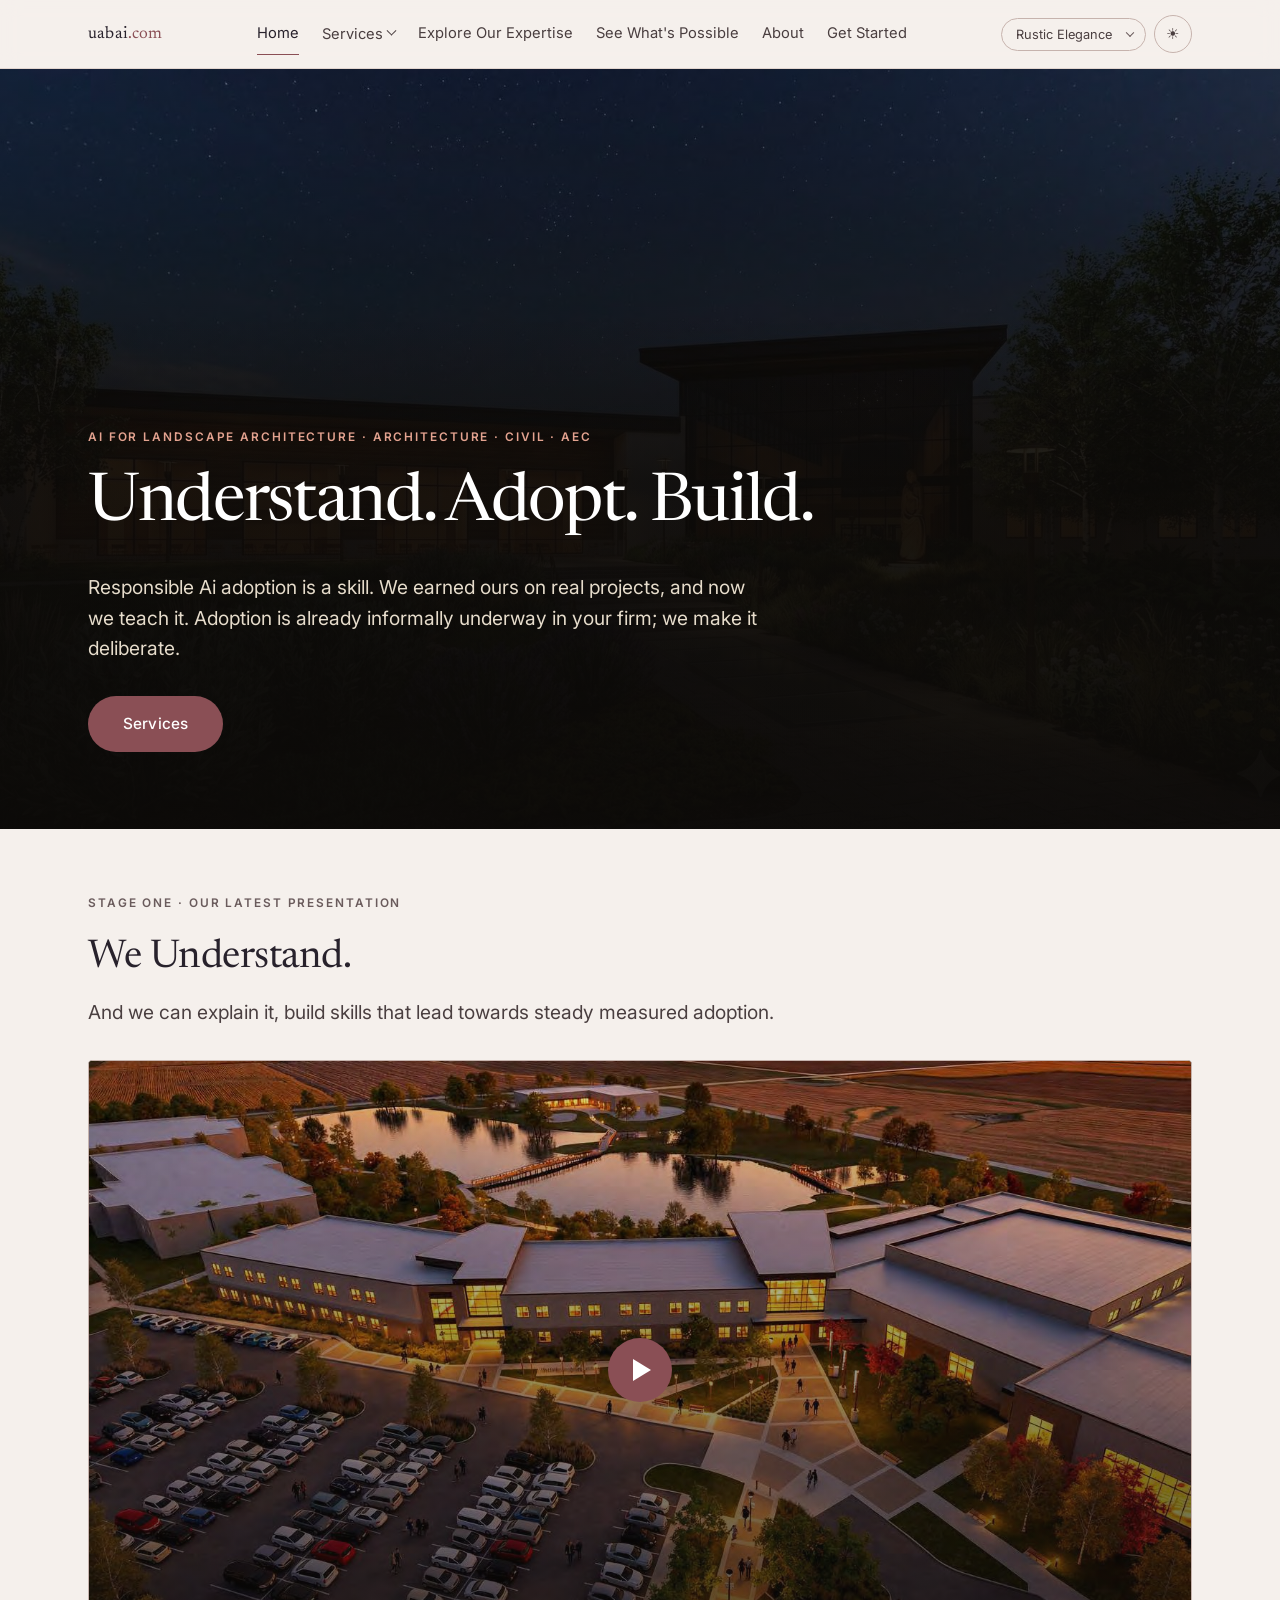
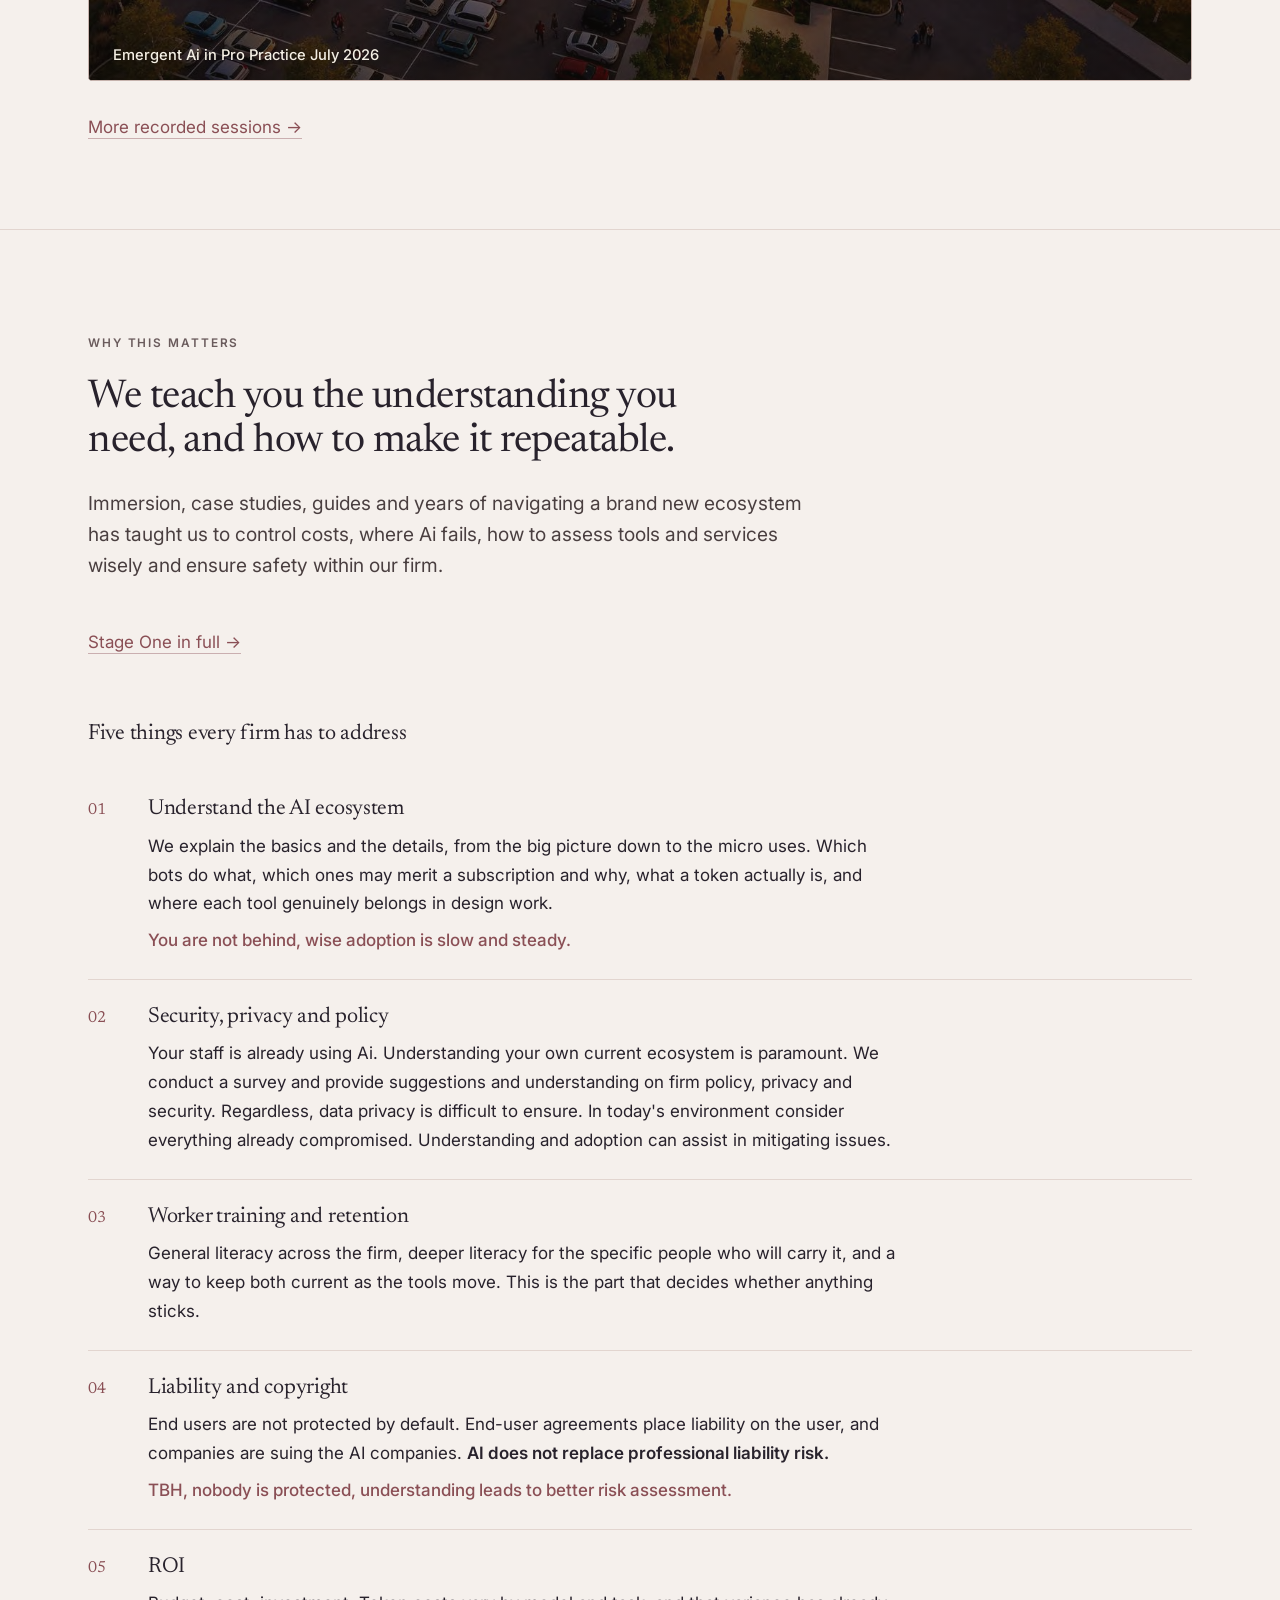
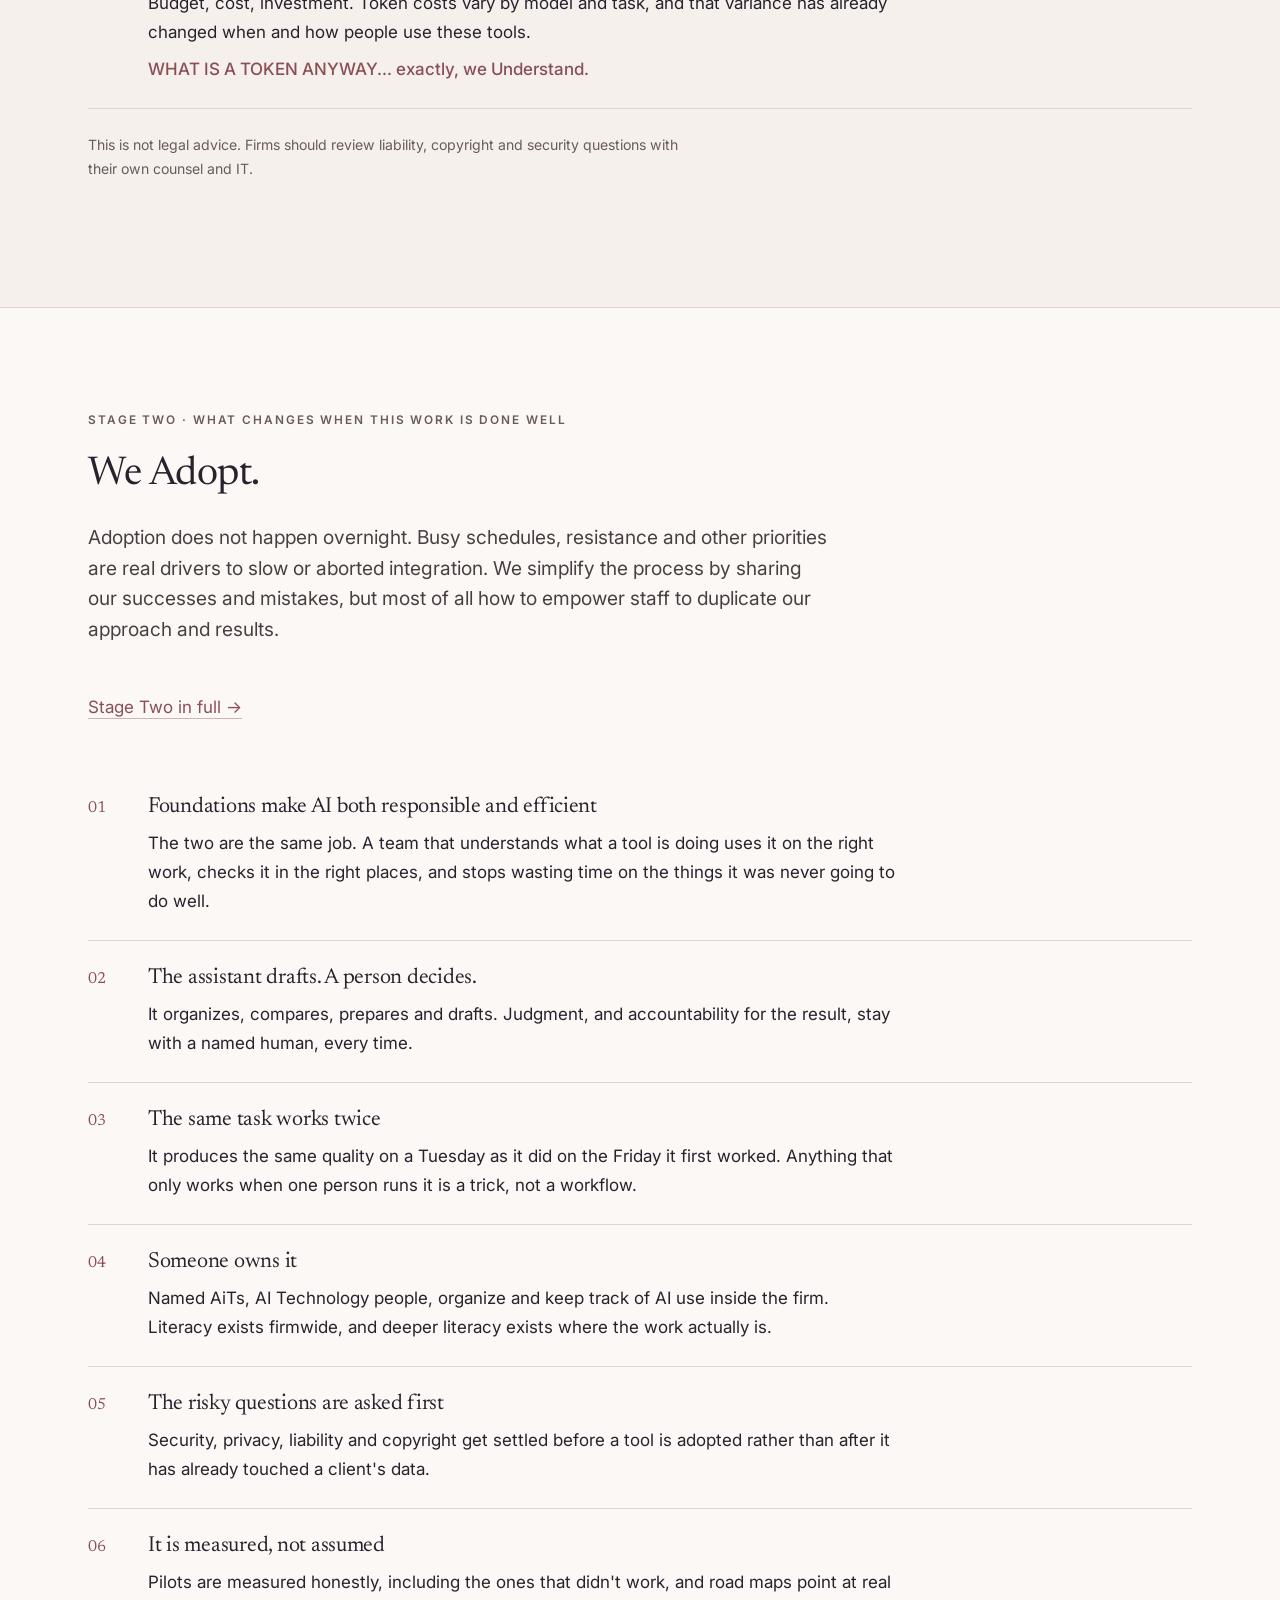
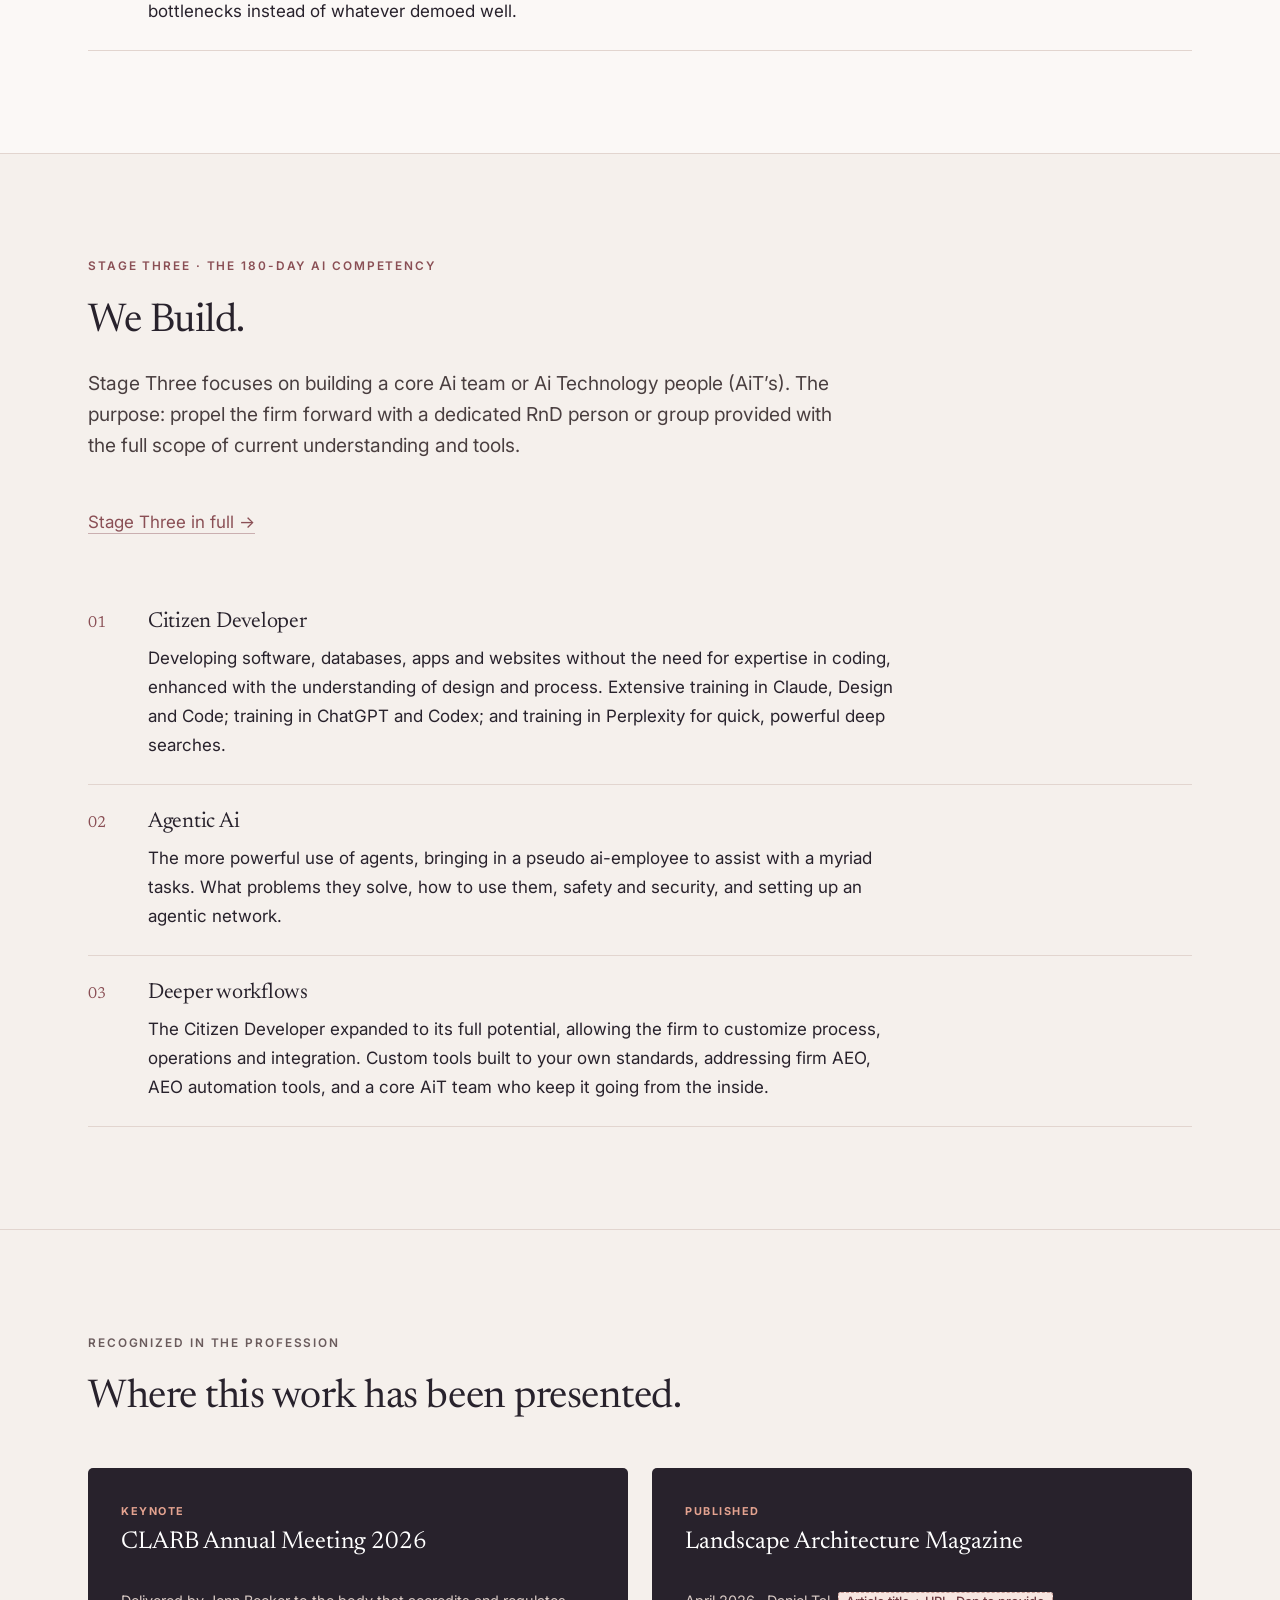
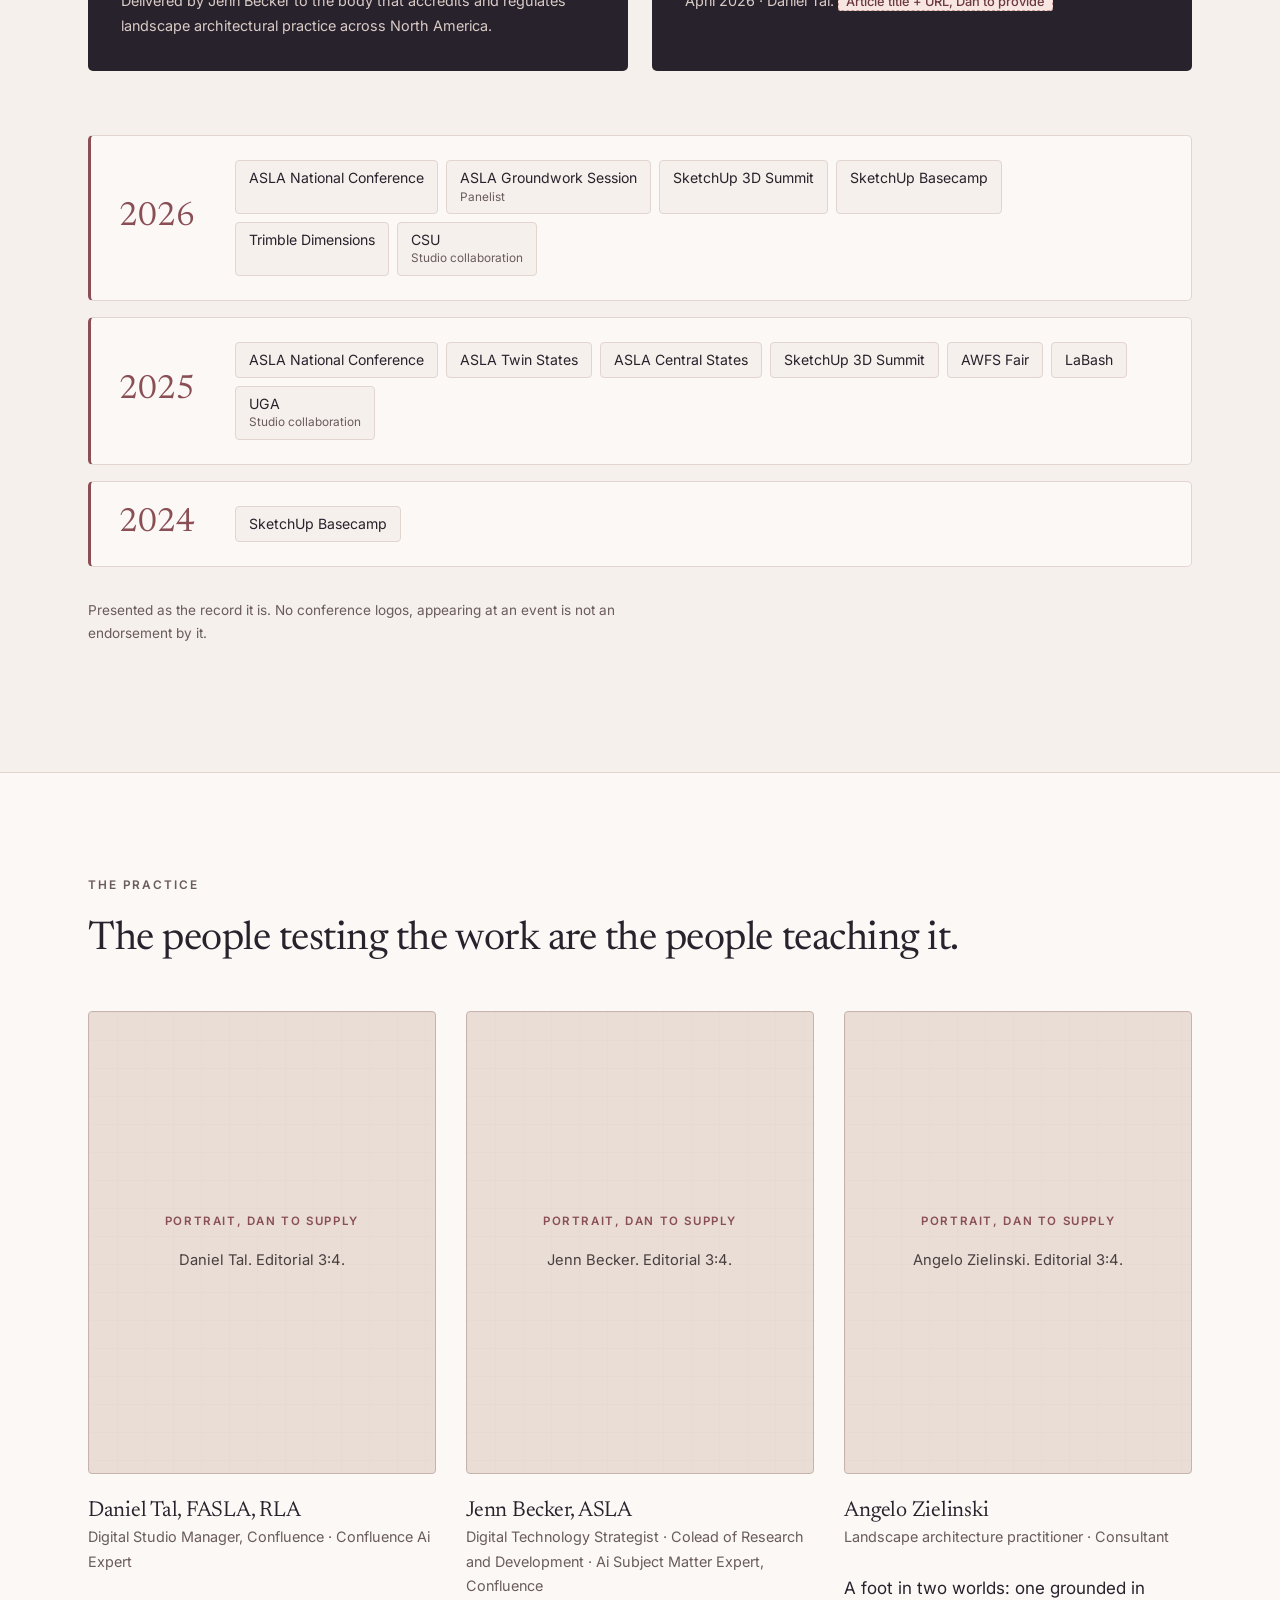
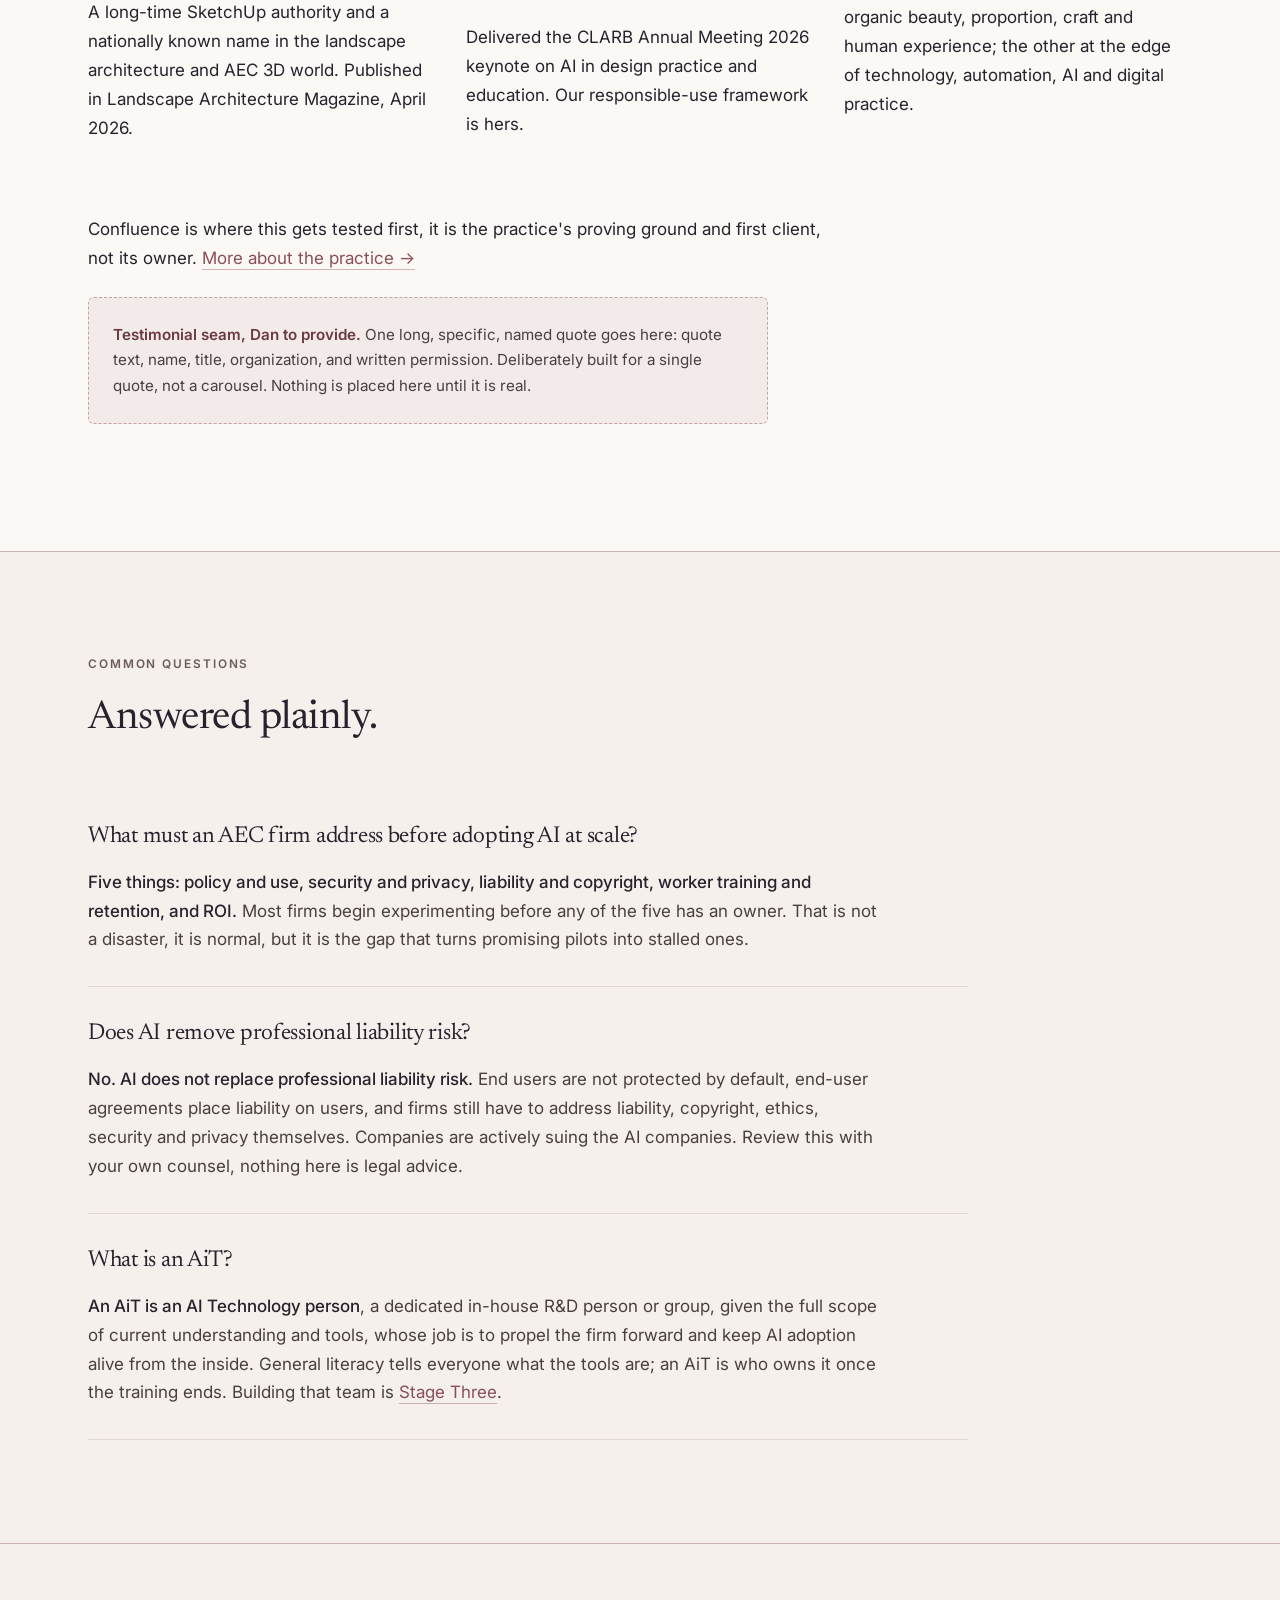
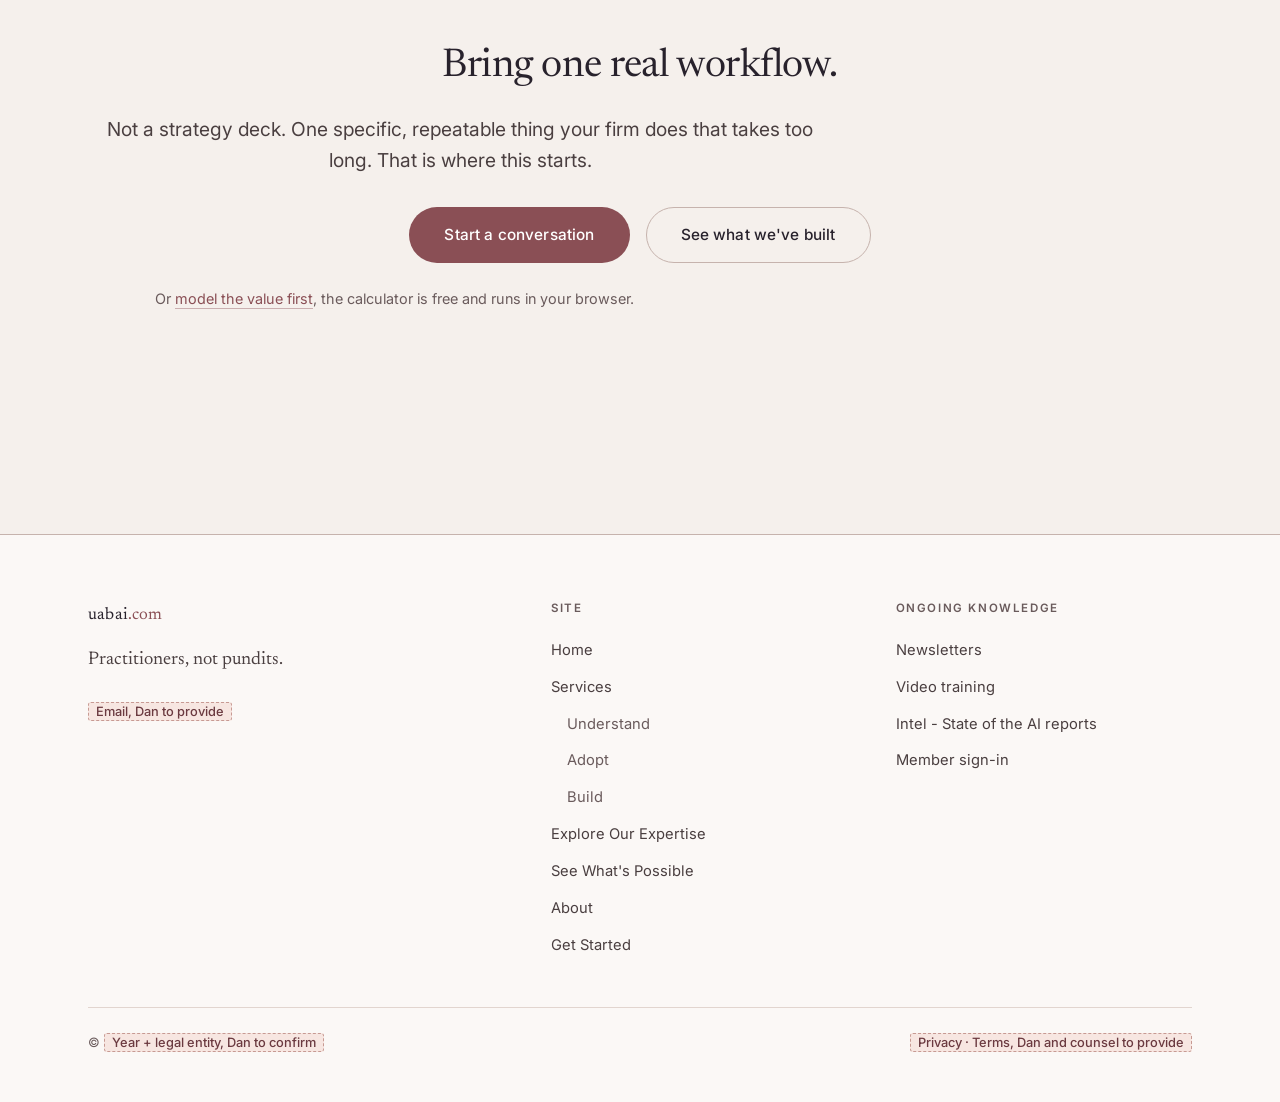
==== index.html @ bf03e521 "Home: stage links move up under each lead Each "Stage N in full" link sat at the foot of its section" ====
<!doctype html>
<html lang="en">
<head>
<meta charset="utf-8">
<meta name="viewport" content="width=device-width, initial-scale=1">
<meta name="robots" content="noindex, nofollow, noarchive, nosnippet, noimageindex">
<meta name="googlebot" content="noindex, nofollow">
<title>UABAi | Understand. Adopt. Build. | AI consulting for AEC</title>
<meta name="description" content="Understand. Adopt. Build. Responsible Ai adoption is a skill. We earned ours on real projects, and now we teach it to landscape architecture, architecture, civil and AEC firms. Adoption is already informally underway in your firm; we make it deliberate.">
<link rel="canonical" href="https://uabai.com/">
<meta property="og:title" content="UABAi | Understand. Adopt. Build.">
<meta property="og:description" content="Responsible Ai adoption is a skill. We earned ours on real projects, and now we teach it. Adoption is already informally underway in your firm; we make it deliberate.">
<meta property="og:type" content="website">
<meta property="og:url" content="https://uabai.com/">
<link rel="preconnect" href="https://fonts.googleapis.com">
<link rel="preconnect" href="https://fonts.gstatic.com" crossorigin>
<link href="https://fonts.googleapis.com/css2?family=Newsreader:opsz,wght@6..72,300;6..72,400;6..72,500&family=Inter:wght@400;500;600&display=swap" rel="stylesheet">
<link rel="stylesheet" href="assets/css/site.css?v=20260717c">

<script type="application/ld+json">
{
  "@context": "https://schema.org",
  "@graph": [
    {
      "@type": "Organization",
      "@id": "https://uabai.com/#organization",
      "name": "UABAi",
      "description": "An AI consultancy for landscape architecture, architecture, civil engineering and AEC firms, focused on AI literacy, policy and governance, training, answer engine optimization, workflows, and custom tools."
    },
    {
      "@type": "Person",
      "@id": "https://uabai.com/#daniel-tal",
      "name": "Daniel Tal",
      "honorificSuffix": "FASLA, RLA",
      "jobTitle": "Digital Studio Manager",
      "worksFor": { "@type": "Organization", "name": "Confluence" }
    },
    {
      "@type": "Person",
      "@id": "https://uabai.com/#jenn-becker",
      "name": "Jenn Becker",
      "honorificSuffix": "ASLA",
      "jobTitle": "Digital Technology Strategist; Colead of Research and Development; Ai Subject Matter Expert",
      "worksFor": { "@type": "Organization", "name": "Confluence" }
    },
    {
      "@type": "WebPage",
      "@id": "https://uabai.com/#webpage",
      "url": "https://uabai.com/",
      "isPartOf": { "@id": "https://uabai.com/#organization" }
    },
    {
      "@type": "FAQPage",
      "@id": "https://uabai.com/#faq",
      "mainEntity": [
        {
          "@type": "Question",
          "name": "What must an AEC firm address before adopting AI at scale?",
          "acceptedAnswer": {
            "@type": "Answer",
            "text": "Five things: policy and use, security and privacy, liability and copyright, worker training and retention, and ROI. Most firms begin experimenting before any of the five has an owner."
          }
        },
        {
          "@type": "Question",
          "name": "Does AI remove professional liability risk?",
          "acceptedAnswer": {
            "@type": "Answer",
            "text": "No. AI does not replace professional liability risk. End users are not protected by default, end-user agreements place liability on users, and firms still have to address liability, copyright, ethics, security and privacy themselves."
          }
        },
        {
          "@type": "Question",
          "name": "What is an AiT?",
          "acceptedAnswer": {
            "@type": "Answer",
            "text": "An AiT is an AI Technology person, a dedicated in-house R&D person or group, given the full scope of current understanding and tools, whose job is to propel the firm forward and keep AI adoption alive from the inside. General literacy tells everyone what the tools are; an AiT is who owns it once the training ends."
          }
        }
      ]
    }
  ]
}
</script>
</head>
<body>
<a class="skip" href="#main">Skip to content</a>


<header class="site-header">
  <div class="shell site-header__in">
    <a class="wordmark" href="index.html">uabai<span>.com</span></a>
    <nav class="nav" id="primary-nav" aria-label="Primary">
      <a href="index.html" aria-current="page">Home</a>
      <span class="nav__item" data-open="false">
        <button class="nav__trigger" type="button" aria-expanded="false"
                aria-controls="services-menu">
          Services <span class="nav__caret" aria-hidden="true"></span>
        </button>
        <div class="nav__menu" id="services-menu">
          <a href="services.html"><strong>All services</strong><small>The three stages, side by side</small></a>
          <hr>
          <a class="nav__stage stage--understand" href="stage-understand.html">
            <i>01</i><span><strong>Understand</strong><small>60-Day AI Accelerator · $10k to $15k</small></span></a>
          <a class="nav__stage stage--adopt" href="stage-adopt.html">
            <i>02</i><span><strong>Adopt</strong><small>90-Day AI Immersion · $20k to $25k</small></span></a>
          <a class="nav__stage stage--build" href="stage-build.html">
            <i>03</i><span><strong>Build</strong><small>180-Day AI Competency · $30k to $40k</small></span></a>
        </div>
      </span>
      <a href="expertise.html">Explore Our Expertise</a>
      <a href="possibilities.html">See What's Possible</a>
      <a href="about.html">About</a>
      <a href="contact.html">Get Started</a>
    </nav>
    <div class="header-tools">
      <span class="style-pick">
        <label class="visually-hidden" for="style-pick">Style template</label>
        <select id="style-pick" data-palette-pick>
          <option value="rustic">Rustic Elegance</option>
          <option value="autumn">Autumn Harvest</option>
          <option value="urban">Urban Retreat</option>
          <option value="blush">Blush Tide</option>
        </select>
      </span>
      <button class="icon-btn" data-theme-toggle type="button" aria-label="Toggle theme">☀</button>
      <button class="icon-btn nav-toggle" data-nav-toggle type="button"
              aria-expanded="false" aria-controls="primary-nav" aria-label="Menu">☰</button>
    </div>
  </div>
</header>

<main id="main">

  <!-- ---------------------------------------------------------- hero -->
  <section class="hero hero--image">
    <div class="hero__media">
      <img src="assets/img/render-photoreal-night.jpg" width="2000" height="1125" fetchpriority="high"
           alt="Photoreal night rendering of a low civic building with warm-lit glazing, a
                double-height glass volume and layered native planting along a stone path, generated from a flat-colour SketchUp massing model with all geometry, camera
                angle and composition preserved.">
    </div>
    <div class="shell hero__body">
      <span class="eyebrow">AI for Landscape Architecture · Architecture · Civil · AEC</span>
      <h1 style="max-width:none">Understand. Adopt. Build.</h1>
      <p class="lead">Responsible Ai adoption is a skill. We earned ours on real projects, and now
      we teach it. Adoption is already informally underway in your firm; we make it deliberate.</p>
      <div class="cta-row">
        <a class="btn btn--primary" href="services.html">Services</a>
      </div>
    </div>
  </section>


  <!-- ------------------------------------------------ latest presentation -->
  <section class="section--tight">
    <div class="shell">
      <span class="eyebrow">Stage one · our latest presentation</span>
      <h2 style="margin-bottom:var(--s3)">We Understand.</h2>
      <p class="lead" style="margin-bottom:var(--s5)">And we can explain it, build skills that
      lead towards steady measured adoption.</p>

      <figure style="margin:0">
        <div class="video" data-video="XfX8tMhhRlc">
          <button class="video__poster" type="button"
                  aria-label="Play: Emergent Ai in Pro Practice July 2026">
            <img src="assets/img/aerial-sunset.jpg" width="1536" height="1024"
                 alt="Photoreal aerial rendering at sunset of a civic campus, the kind of
                      post-processed output this session walks through.">
            <span class="video__play" aria-hidden="true"></span>
            <span class="video__label">Emergent Ai in Pro Practice July 2026</span>
          </button>
        </div>
      </figure>

      <p style="margin-top:var(--s5)"><a class="link-quiet" href="possibilities.html#see-it-done">More recorded sessions →</a></p>
    </div>
  </section>

  <!-- -------------------------------------------------- why this matters -->
  <section class="rule-top">
    <div class="shell">
      <span class="eyebrow">Why this matters</span>
      <h2>We teach you the understanding you need, and how to make it repeatable.</h2>
      <p class="lead" style="margin-top:var(--s4)">Immersion, case studies, guides and years of
      navigating a brand new ecosystem has taught us to control costs, where Ai fails, how to
      assess tools and services wisely and ensure safety within our firm.</p>

      <p style="margin-top:var(--s6)"><a class="link-quiet" href="stage-understand.html">Stage One in full →</a></p>

      <h3 style="margin-top:var(--s7); margin-bottom:var(--s4)">Five things every firm has to address</h3>
      <ol class="list-num">
        <li>
          <div>
            <h3>Understand the AI ecosystem</h3>
            <p>We explain the basics and the details, from the big picture down to the micro uses.
            Which bots do what, which ones may merit a subscription and why, what a token actually is,
            and where each tool genuinely belongs in design work.</p>
            <p class="beat">You are not behind, wise adoption is slow and steady.</p>
          </div>
        </li>
        <li>
          <div>
            <h3>Security, privacy and policy</h3>
            <p>Your staff is already using Ai. Understanding your own current ecosystem is
            paramount. We conduct a survey and provide suggestions and understanding on firm policy,
            privacy and security. Regardless, data privacy is difficult to ensure. In today's
            environment consider everything already compromised. Understanding and adoption can
            assist in mitigating issues.</p>
          </div>
        </li>
        <li>
          <div>
            <h3>Worker training and retention</h3>
            <p>General literacy across the firm, deeper literacy for the specific people who will
            carry it, and a way to keep both current as the tools move. This is the part that decides
            whether anything sticks.</p>
          </div>
        </li>
        <li>
          <div>
            <h3>Liability and copyright</h3>
            <p>End users are not protected by default. End-user agreements place liability on the
            user, and companies are suing the AI companies. <strong>AI does not replace professional
            liability risk.</strong></p>
            <p class="beat">TBH, nobody is protected, understanding leads to better risk assessment.</p>
          </div>
        </li>
        <li>
          <div>
            <h3>ROI</h3>
            <p>Budget, cost, investment. Token costs vary by model and task, and that variance has
            already changed when and how people use these tools.</p>
            <p class="beat">WHAT IS A TOKEN ANYWAY... exactly, we Understand.</p>
          </div>
        </li>
      </ol>

      <p class="dim" style="font-size:.88rem; margin-top:var(--s4)">This is not legal advice. Firms
      should review liability, copyright and security questions with their own counsel and IT.</p>
    </div>
  </section>

  <!-- --------------------------------------------------- what changes -->
  <section class="bg-lifted rule-top">
    <div class="shell">
      <span class="eyebrow">Stage two · what changes when this work is done well</span>
      <h2>We Adopt.</h2>
      <p class="lead" style="margin-top:var(--s4)">Adoption does not happen overnight. Busy
      schedules, resistance and other priorities are real drivers to slow or aborted integration.
      We simplify the process by sharing our successes and mistakes, but most of all how to
      empower staff to duplicate our approach and results.</p>

      <p style="margin-top:var(--s6)"><a class="link-quiet" href="stage-adopt.html">Stage Two in full →</a></p>

      <ol class="list-num" style="margin-top:var(--s6)">
        <li>
          <div>
            <h3>Foundations make AI both responsible and efficient</h3>
            <p>The two are the same job. A team that understands what a tool is doing uses it on the
            right work, checks it in the right places, and stops wasting time on the things it was
            never going to do well.</p>
          </div>
        </li>
        <li>
          <div>
            <h3>The assistant drafts. A person decides.</h3>
            <p>It organizes, compares, prepares and drafts. Judgment, and accountability for the
            result, stay with a named human, every time.</p>
          </div>
        </li>
        <li>
          <div>
            <h3>The same task works twice</h3>
            <p>It produces the same quality on a Tuesday as it did on the Friday it first worked.
            Anything that only works when one person runs it is a trick, not a workflow.</p>
          </div>
        </li>
        <li>
          <div>
            <h3>Someone owns it</h3>
            <p>Named AiTs, AI Technology people, organize and keep track of AI use inside the firm. Literacy exists
            firmwide, and deeper literacy exists where the work actually is.</p>
          </div>
        </li>
        <li>
          <div>
            <h3>The risky questions are asked first</h3>
            <p>Security, privacy, liability and copyright get settled before a tool is adopted rather
            than after it has already touched a client's data.</p>
          </div>
        </li>
        <li>
          <div>
            <h3>It is measured, not assumed</h3>
            <p>Pilots are measured honestly, including the ones that didn't work, and road maps point
            at real bottlenecks instead of whatever demoed well.</p>
          </div>
        </li>
      </ol>
    </div>
  </section>




  <!-- ------------------------------------------------------- we build -->
  <section class="rule-top stage--build">
    <div class="shell">
      <span class="eyebrow eyebrow--stage">Stage three · The 180-Day Ai Competency</span>
      <h2>We Build.</h2>
      <p class="lead" style="margin-top:var(--s4)">Stage Three focuses on
      building a core Ai team or Ai Technology people (AiT&rsquo;s). The purpose: propel the firm
      forward with a dedicated RnD person or group provided with the full scope of current
      understanding and tools.</p>

      <p style="margin-top:var(--s6)"><a class="link-quiet" href="stage-build.html">Stage Three in full →</a></p>

      <ol class="list-num" style="margin-top:var(--s6)">
        <li>
          <div>
            <h3>Citizen Developer</h3>
            <p>Developing software, databases, apps and websites without the need for expertise in
            coding, enhanced with the understanding of design and process. Extensive training in
            Claude, Design and Code; training in ChatGPT and Codex; and training in Perplexity for
            quick, powerful deep searches.</p>
          </div>
        </li>
        <li>
          <div>
            <h3>Agentic Ai</h3>
            <p>The more powerful use of agents, bringing in a pseudo ai-employee to assist with a
            myriad tasks. What problems they solve, how to use them, safety and security, and
            setting up an agentic network.</p>
          </div>
        </li>
        <li>
          <div>
            <h3>Deeper workflows</h3>
            <p>The Citizen Developer expanded to its full potential, allowing the firm to customize
            process, operations and integration. Custom tools built to your own standards,
            addressing firm AEO, AEO automation tools, and a core AiT team who keep it going from
            the inside.</p>
          </div>
        </li>
      </ol>
    </div>
  </section>

  <!-- ---------------------------------------------------- credentials -->
  <section class="rule-top">
    <div class="shell">
      <span class="eyebrow">Recognized in the profession</span>
      <h2>Where this work has been presented.</h2>

      <div class="cred-feature" style="margin-top:var(--s6)">
        <article class="cred-card">
          <span class="cred-card__kind">Keynote</span>
          <p class="cred-card__name">CLARB Annual Meeting 2026</p>
          <p class="cred-card__meta">Delivered by Jenn Becker to the body that accredits and
          regulates landscape architectural practice across North America.</p>
        </article>
        <article class="cred-card">
          <span class="cred-card__kind">Published</span>
          <p class="cred-card__name">Landscape Architecture Magazine</p>
          <p class="cred-card__meta">April 2026 · Daniel Tal.
          <span class="ph">Article title + URL, Dan to provide</span></p>
        </article>
      </div>

      <div class="cred-years">
        <div class="cred-year">
          <span class="cred-year__y">2026</span>
          <ul class="cred-year__list">
            <li>ASLA National Conference</li>
            <li>ASLA Groundwork Session <span>Panelist</span></li>
            <li>SketchUp 3D Summit</li>
            <li>SketchUp Basecamp</li>
            <li>Trimble Dimensions</li>
            <li>CSU <span>Studio collaboration</span></li>
          </ul>
        </div>
        <div class="cred-year">
          <span class="cred-year__y">2025</span>
          <ul class="cred-year__list">
            <li>ASLA National Conference</li>
            <li>ASLA Twin States</li>
            <li>ASLA Central States</li>
            <li>SketchUp 3D Summit</li>
            <li>AWFS Fair</li>
            <li>LaBash</li>
            <li>UGA <span>Studio collaboration</span></li>
          </ul>
        </div>
        <div class="cred-year">
          <span class="cred-year__y">2024</span>
          <ul class="cred-year__list">
            <li>SketchUp Basecamp</li>
          </ul>
        </div>
      </div>

      <p class="dim" style="font-size:.85rem; margin-top:var(--s5)">Presented as the record it is.
      No conference logos, appearing at an event is not an endorsement by it.</p>
    </div>
  </section>

  <!-- ---------------------------------------------------- the practice -->
  <section class="bg-lifted rule-top">
    <div class="shell">
      <span class="eyebrow">The practice</span>
      <h2>The people testing the work are the people teaching it.</h2>
      <div class="grid grid--3" style="margin-top:var(--s6)">
        <div>
          <figure>
            <div class="proof-slot proof-slot--portrait">
              <span class="proof-slot__label">Portrait, Dan to supply</span>
              <p class="proof-slot__desc">Daniel Tal. Editorial 3:4.</p>
            </div>
          </figure>
          <h3 style="margin-top:var(--s4)">Daniel Tal, FASLA, RLA</h3>
          <p class="dim" style="font-size:.9rem">Digital Studio Manager, Confluence · Confluence Ai Expert</p>
          <p>A long-time SketchUp authority and a nationally known name in the landscape architecture
          and AEC 3D world. Published in Landscape Architecture Magazine, April 2026.</p>
        </div>
        <div>
          <figure>
            <div class="proof-slot proof-slot--portrait">
              <span class="proof-slot__label">Portrait, Dan to supply</span>
              <p class="proof-slot__desc">Jenn Becker. Editorial 3:4.</p>
            </div>
          </figure>
          <h3 style="margin-top:var(--s4)">Jenn Becker, ASLA</h3>
          <p class="dim" style="font-size:.9rem">Digital Technology Strategist · Colead of Research and
          Development · Ai Subject Matter Expert, Confluence</p>
          <p>Delivered the CLARB Annual Meeting 2026 keynote on AI in design practice and education.
          Our responsible-use framework is hers.</p>
        </div>
        <div>
          <figure>
            <div class="proof-slot proof-slot--portrait">
              <span class="proof-slot__label">Portrait, Dan to supply</span>
              <p class="proof-slot__desc">Angelo Zielinski. Editorial 3:4.</p>
            </div>
          </figure>
          <h3 style="margin-top:var(--s4)">Angelo Zielinski</h3>
          <p class="dim" style="font-size:.9rem">Landscape architecture practitioner · Consultant</p>
          <p>A foot in two worlds: one grounded in organic beauty, proportion, craft and human
          experience; the other at the edge of technology, automation, AI and digital practice.</p>
        </div>
      </div>

      <p style="margin-top:var(--s6)">Confluence is where this gets tested first, it is the
      practice's proving ground and first client, not its owner.
      <a class="link-quiet" href="about.html">More about the practice →</a></p>

      <div class="ph-block">
        <strong>Testimonial seam, Dan to provide.</strong> One long, specific, named quote goes here:
        quote text, name, title, organization, and written permission. Deliberately built for a single
        quote, not a carousel. Nothing is placed here until it is real.
      </div>
    </div>
  </section>

  <!-- ------------------------------------------------------------- faq -->
  <section class="faq rule-top">
    <div class="shell">
      <span class="eyebrow">Common questions</span>
      <h2>Answered plainly.</h2>
      <div style="margin-top:var(--s6)">
        <div class="faq__item">
          <h3 class="faq__q">What must an AEC firm address before adopting AI at scale?</h3>
          <p class="faq__a"><strong>Five things: policy and use, security and privacy, liability and
          copyright, worker training and retention, and ROI.</strong> Most firms begin experimenting
          before any of the five has an owner. That is not a disaster, it is normal, but it is the
          gap that turns promising pilots into stalled ones.</p>
        </div>
        <div class="faq__item">
          <h3 class="faq__q">Does AI remove professional liability risk?</h3>
          <p class="faq__a"><strong>No. AI does not replace professional liability risk.</strong>
          End users are not protected by default, end-user agreements place liability on users, and
          firms still have to address liability, copyright, ethics, security and privacy themselves.
          Companies are actively suing the AI companies. Review this with your own counsel, nothing
          here is legal advice.</p>
        </div>
        <div class="faq__item">
          <h3 class="faq__q">What is an AiT?</h3>
          <p class="faq__a"><strong>An AiT is an AI Technology person</strong>, a dedicated
          in-house R&amp;D person or group, given the full scope of current understanding and tools,
          whose job is to propel the firm forward and keep AI adoption alive from the inside. General
          literacy tells everyone what the tools are; an AiT is who owns it once the training ends.
          Building that team is <a class="link-quiet" href="stage-build.html">Stage Three</a>.</p>
        </div>
      </div>
    </div>
  </section>

  <!-- ---------------------------------------------------------- closer -->
  <section class="closer">
    <div class="shell">
      <h2>Bring one real workflow.</h2>
      <p class="lead">Not a strategy deck. One specific, repeatable thing your firm does that takes
      too long. That is where this starts.</p>
      <div class="cta-row" style="justify-content:center">
        <a class="btn btn--primary" href="contact.html">Start a conversation</a>
        <a class="btn btn--ghost" href="expertise.html">See what we've built</a>
      </div>
      <p class="dim" style="font-size:.9rem; margin-top:var(--s4)">Or
      <a class="link-quiet" href="possibilities.html">model the value first</a>, the calculator is
      free and runs in your browser.</p>
    </div>
  </section>

</main>

<footer class="site-footer">
  <div class="shell">
    <div class="footer__grid">
      <div>
        <a class="wordmark" href="index.html">uabai<span>.com</span></a>
        <p class="footer__tag">Practitioners, not pundits.</p>
        <p style="font-size:.88rem" class="dim"><span class="ph">Email, Dan to provide</span></p>
      </div>
      <div class="footer__col">
        <h4>Site</h4>
        <ul>
          <li><a href="index.html">Home</a></li>
          <li><a href="services.html">Services</a></li>
          <li class="sub"><a href="stage-understand.html">Understand</a></li>
          <li class="sub"><a href="stage-adopt.html">Adopt</a></li>
          <li class="sub"><a href="stage-build.html">Build</a></li>
          <li><a href="expertise.html">Explore Our Expertise</a></li>
          <li><a href="possibilities.html">See What's Possible</a></li>
          <li><a href="about.html">About</a></li>
          <li><a href="contact.html">Get Started</a></li>
        </ul>
      </div>
      <div class="footer__col">
        <h4>Ongoing Knowledge</h4>
        <ul>
          <li><a href="services.html#ongoing">Newsletters</a></li>
          <li><a href="services.html#ongoing">Video training</a></li>
          <li><a href="services.html#ongoing">Intel - State of the AI reports</a></li>
          <li><a href="services.html#ongoing">Member sign-in</a></li>
        </ul>
      </div>
    </div>
    <div class="footer__base">
      <span>© <span class="ph">Year + legal entity, Dan to confirm</span></span>
      <span><span class="ph">Privacy · Terms, Dan and counsel to provide</span></span>
    </div>
  </div>
</footer>

<script src="assets/js/site.js?v=20260717c"></script>
</body>
</html>
---- assets/css/site.css ----
/* =========================================================================
   [CONSULTANCY NAME — Dan to confirm]
   Design system.

   Palette: RUSTIC ELEGANCE (supplied by Dan).
     #28222C  #4A3F40  #8A4F55  #E4A390  #D49C68

   All five swatches are mid-to-dark, so the set contains no ground colour.
   --ground/--lifted/--sunk are derived warm near-whites tinted toward the
   family rather than a neutral grey, which would fight the salmon and tan.
   Likewise #E4A390 and #D49C68 are far too light to carry small text on a
   light ground, so each has a darkened text-safe sibling; the raw swatch is
   kept for fills and for text on dark panels. Nothing here is guessed — every
   derived value is verified against WCAG AA in both themes.

   The four workflow-legend states (human-led / AI-assisted / automated /
   required human checkpoint) are preserved from the CLARB deck and remapped
   onto this palette. Maroon means "a person must be here" — including on
   buttons. That scarcity is the point; don't spend it on decoration.
   ========================================================================= */

:root {
  /* ---------------------------------------------------------------------
     PALETTE — sampled pixel-for-pixel from the practice's own CLARB Annual
     Meeting 2026 keynote deck ("AI in Design Practice and Education").
     This is their brand, not a chosen scheme.

     The four hues below are not decorative: they ARE the deck's workflow
     legend (p.9) — human-led, AI-assisted, automated, required human
     checkpoint. The site inherits that legend wholesale, so colour means the
     same thing here as it does on stage. Orange is reserved for the human
     checkpoint and for action; that scarcity is the entire point.
     --------------------------------------------------------------------- */

  /* Ground — derived warm near-white; the palette supplies no light value */
  --ground:    #F5F0EC;
  --lifted:    #FBF8F6;
  --sunk:      #E9DDD6;
  --ink:       #28222C;   /* palette */
  --ink-soft:  #4A3F40;   /* palette */
  --ink-mute:  #6A5B5C;   /* derived — must clear 4.5:1 on --ground at 11.8px */
  --rule:      #C6B3AD;
  --rule-soft: #E2D5CF;

  /* Action + the required-human-checkpoint colour. One colour, one meaning. */
  --accent:      #8A4F55;   /* palette */
  --accent-deep: #6B3A40;   /* derived — hover / small text */
  --accent-lift: #E4A390;   /* palette — fills, and text on dark panels */
  --on-accent:   #FFFFFF;

  /* The workflow legend, remapped onto this palette. */
  --human:      #4A3F40;   /* human-led */
  --human-lift: #6E5F60;
  --human-deep: #28222C;
  --on-human:   #F5F0EC;
  --assisted:   #FFFFFF;   /* AI-assisted — white, outlined */
  --automated:  #8A5F2C;   /* derived from #D49C68 — text-safe on light */
  --automated-lift: #D49C68;   /* palette — fills */
  --checkpoint: #8A4F55;   /* required human checkpoint */
  --checkpoint-lift: #B36A70;

  /* Engagement stages ride the legend rather than a second colour language. */
  --moss:       #4A3F40;   /* Understand */
  --moss-lift:  #6E5F60;
  --ochre:      #8A5F2C;   /* Adopt */
  --ochre-lift: #D49C68;
  --clay:       #8A4F55;   /* Build */
  --clay-lift:  #B36A70;
  --slate:      #4A3F40;
  --slate-lift: #6E5F60;

  /* Inverse panels — dark in BOTH themes on purpose (emphasis, not surface). */
  --panel:            #28222C;
  --on-panel:         #F5F0EC;
  --on-panel-soft:    #D9CBC6;
  --on-panel-tag:     #E4A390;   /* palette — light on dark */
  --on-panel-accent:  #D49C68;   /* palette — light on dark */
  --on-panel-rule:    rgba(245,240,236,.22);

  /* Placeholder chips — solid values so contrast is verifiable in both themes */
  --ph-ink:  #6B3A40;
  --ph-bg:   #F7E6E1;
  --ph-line: #C79A93;

  /* Type */
  --display: "Newsreader", Georgia, "Times New Roman", serif;
  --sans: "Inter", system-ui, -apple-system, "Segoe UI", Arial, sans-serif;

  /* 8px spacing scale */
  --s1: 4px;  --s2: 8px;  --s3: 16px; --s4: 24px;
  --s5: 32px; --s6: 48px; --s7: 64px; --s8: 96px; --s9: 128px;

  --measure: 68ch;
  --shell: 1200px;
  --radius-pill: 999px;

  --dur: 240ms;
  --ease: cubic-bezier(.2, .6, .2, 1);
}

/* Must mirror :root[data-theme="dark"] exactly — this is what an OS-dark
   visitor gets when they have not chosen a theme. Keep the two in sync. */
@media (prefers-color-scheme: dark) {
  :root:not([data-theme="light"]) {
    --ground:    #1B161E;
    --lifted:    #28222C;
    --sunk:      #120E15;
    --ink:       #F5F0EC;
    --ink-soft:  #CFC0BC;
    --ink-mute:  #9C8C8D;
    --rule:      #45393E;
    --rule-soft: #332A30;
    --accent:      #E4A390;
    --accent-deep: #F2BFAF;
    --accent-lift: #E4A390;
    --on-accent:   #28222C;

    --human:      #C9B6B8;
    --human-lift: #E0D2D3;
    --human-deep: #8A7A7C;
    --on-human:   #1B161E;
    --assisted:   #F5F0EC;
    --automated:  #D49C68;
    --automated-lift: #E4B98E;
    --checkpoint: #E4A390;
    --checkpoint-lift: #F2BFAF;

    --moss:       #C9B6B8;
    --moss-lift:  #E0D2D3;
    --ochre:      #D49C68;
    --ochre-lift: #E4B98E;
    --clay:       #E4A390;
    --clay-lift:  #F2BFAF;
    --slate:      #C9B6B8;
    --slate-lift: #E0D2D3;

    /* Panel lifts off the near-black ground so it still reads as a panel. */
    --panel:            #3A303F;
    --on-panel:         #F5F0EC;
    --on-panel-soft:    #D9CBC6;
    --on-panel-tag:     #E4A390;
    --on-panel-accent:  #E4B98E;
    --on-panel-rule:    rgba(245,240,236,.22);

    --ph-ink:  #F0C4AC;
    --ph-bg:   #3A2A24;
    --ph-line: #8A5C46;
  }
}

:root[data-theme="dark"] {
  /* Dark = the palette's own near-black, #28222C pushed one step darker
     so panels and surfaces still separate from the ground. */
  --ground:    #1B161E;
  --lifted:    #28222C;
  --sunk:      #120E15;
  --ink:       #F5F0EC;
  --ink-soft:  #CFC0BC;
  --ink-mute:  #9C8C8D;
  --rule:      #45393E;
  --rule-soft: #332A30;
  --accent:      #E4A390;
  --accent-deep: #F2BFAF;
  --accent-lift: #E4A390;
  --on-accent:   #28222C;

  --human:      #C9B6B8;
  --human-lift: #E0D2D3;
  --human-deep: #8A7A7C;
  --on-human:   #1B161E;
  --assisted:   #F5F0EC;
  --automated:  #D49C68;
  --automated-lift: #E4B98E;
  --checkpoint: #E4A390;
  --checkpoint-lift: #F2BFAF;

  --moss:       #C9B6B8;
  --moss-lift:  #E0D2D3;
  --ochre:      #D49C68;
  --ochre-lift: #E4B98E;
  --clay:       #E4A390;
  --clay-lift:  #F2BFAF;
  --slate:      #C9B6B8;
  --slate-lift: #E0D2D3;

  /* Panel lifts off the near-black ground so it still reads as a panel. */
  --panel:            #3A303F;
  --on-panel:         #F5F0EC;
  --on-panel-soft:    #D9CBC6;
  --on-panel-tag:     #E4A390;
  --on-panel-accent:  #E4B98E;
  --on-panel-rule:    rgba(245,240,236,.22);

  --ph-ink:  #F0C4AC;
  --ph-bg:   #3A2A24;
  --ph-line: #8A5C46;
}

/* ---------------------------------------------------------------- reset */
*, *::before, *::after { box-sizing: border-box; }

/* The UA [hidden] rule is display:none at the lowest specificity, so any
   class that sets display (e.g. .lock-bar{display:flex}) silently defeats it.
   For gated content that failure means member-only blocks render to anonymous
   visitors. Not negotiable — [hidden] wins. */
[hidden] { display: none !important; }

/* Chromium will not repaint a *transitioned* property when the custom property
   it reads from changes. Toggling the theme therefore strands anything with a
   colour transition (buttons, chips) on its previous palette while everything
   untransitioned flips correctly. Suppressing transitions for the duration of
   the swap forces the correct repaint; site.js adds and removes this attribute
   around the change. */
:root[data-theme-switching] *,
:root[data-theme-switching] *::before,
:root[data-theme-switching] *::after {
  transition: none !important;
}
html { -webkit-text-size-adjust: 100%; scroll-behavior: smooth; }
@media (prefers-reduced-motion: reduce) { html { scroll-behavior: auto; } }

body {
  margin: 0;
  /* background-color, not the `background` shorthand: transitioning the
     shorthand against a custom-property change fails to repaint in Chromium,
     which silently strands the page on the light ground in dark mode. */
  background-color: var(--ground);
  color: var(--ink);
  font-family: var(--sans);
  font-size: 1.0625rem;
  line-height: 1.7;
  font-feature-settings: "kern" 1;
  -webkit-font-smoothing: antialiased;
}

img { max-width: 100%; height: auto; display: block; }
a { color: inherit; }

:focus-visible {
  outline: 2px solid var(--accent);
  outline-offset: 3px;
  border-radius: 2px;
}

.skip {
  position: absolute; left: -9999px; top: 0; z-index: 200;
  background-color: var(--accent); color: var(--on-accent);
  padding: var(--s3) var(--s4); border-radius: 0 0 4px 0;
  font-size: .9rem; text-decoration: none;
}
.skip:focus { left: 0; }

/* ----------------------------------------------------------- typography */
h1, h2, h3, h4 {
  font-family: var(--display);
  font-weight: 400;
  letter-spacing: -0.012em;
  margin: 0;
  text-wrap: balance;
}

h1 {
  font-size: clamp(2.5rem, 5.2vw, 4.5rem);
  line-height: 1.03;
  letter-spacing: -0.02em;
}
h2 { font-size: clamp(1.9rem, 3.1vw, 3rem); line-height: 1.1; }
h3 { font-size: clamp(1.3rem, 1.7vw, 1.65rem); line-height: 1.25; }

p { margin: 0 0 var(--s4); max-width: var(--measure); }
.lead {
  font-size: clamp(1.125rem, 1.5vw, 1.3rem);
  line-height: 1.6;
  color: var(--ink-soft);
  max-width: 62ch;
}

/* The core rhythm: small caps eyebrow -> big serif headline -> short lead */
.eyebrow {
  font-family: var(--sans);
  font-size: .74rem;
  font-weight: 600;
  letter-spacing: .16em;
  text-transform: uppercase;
  color: var(--ink-mute);
  margin: 0 0 var(--s4);
  display: block;
}
.eyebrow--accent { color: var(--accent); }

.dim { color: var(--ink-mute); }
.serif { font-family: var(--display); }
strong { font-weight: 600; }

/* ---------------------------------------------------------------- shell */
.shell {
  width: 100%;
  max-width: var(--shell);
  margin-inline: auto;
  padding-inline: clamp(20px, 5vw, 48px);
}
.shell--narrow { max-width: 860px; }

section { padding-block: clamp(48px, 8vw, 112px); }
.section--tight { padding-block: clamp(40px, 5vw, 72px); }
.rule-top { border-top: 1px solid var(--rule-soft); }
.bg-lifted { background: var(--lifted); }

/* --------------------------------------------------------------- header */
.site-header {
  position: sticky; top: 0; z-index: 100;
  background: color-mix(in srgb, var(--ground) 88%, transparent);
  backdrop-filter: saturate(1.4) blur(10px);
  border-bottom: 1px solid var(--rule-soft);
}
.site-header__in {
  display: flex; align-items: center; justify-content: space-between;
  gap: var(--s4); min-height: 68px;
}

.wordmark {
  font-family: var(--display);
  font-size: 1.06rem;
  letter-spacing: .01em;
  text-decoration: none;
  color: var(--ink);
  line-height: 1.2;
  padding-block: var(--s2);
}
.wordmark span { color: var(--accent); }

.nav { display: flex; align-items: center; gap: clamp(14px, 1.8vw, 28px); }
.nav a {
  font-size: .92rem;
  text-decoration: none;
  color: var(--ink-soft);
  padding-block: var(--s2);
  transition: color var(--dur) var(--ease);
  white-space: nowrap;
}
.nav a:hover { color: var(--ink); }
.nav a[aria-current="page"] {
  color: var(--ink);
  box-shadow: inset 0 -1px 0 0 var(--accent);
}

/* ------------------------------------------------------- nav dropdown */
.nav__item { position: relative; display: flex; align-items: center; }
.nav__trigger {
  font-family: var(--sans);
  font-size: .92rem;
  color: var(--ink-soft);
  background: none; border: 0; padding: var(--s2) 0;
  cursor: pointer;
  display: inline-flex; align-items: center; gap: 5px;
  transition: color var(--dur) var(--ease);
  white-space: nowrap;
}
.nav__trigger:hover { color: var(--ink); }
.nav__trigger[aria-current="page"] { color: var(--ink); box-shadow: inset 0 -1px 0 0 var(--accent); }
.nav__caret {
  width: 7px; height: 7px; flex: none;
  border-right: 1.5px solid currentColor;
  border-bottom: 1.5px solid currentColor;
  transform: rotate(45deg) translate(-2px, -2px);
  transition: transform var(--dur) var(--ease);
}
.nav__trigger[aria-expanded="true"] .nav__caret { transform: rotate(-135deg) translate(-3px, -3px); }

.nav__menu {
  position: absolute; top: calc(100% + 6px); left: -14px;
  min-width: 290px;
  background: var(--lifted);
  border: 1px solid var(--rule);
  border-radius: 6px;
  box-shadow: 0 14px 40px rgba(40,34,44,.16);
  padding: var(--s2);
  z-index: 120;
  display: none;
}
.nav__item[data-open="true"] .nav__menu { display: block; }
.nav__menu a {
  display: block;
  padding: var(--s3);
  border-radius: 4px;
  text-decoration: none;
  color: var(--ink);
  font-size: .95rem;
  line-height: 1.3;
  transition: background-color var(--dur) var(--ease);
}
.nav__menu a:hover { background: var(--sunk); }
.nav__menu a small {
  display: block;
  font-size: .8rem;
  color: var(--ink-mute);
  margin-top: 3px;
}
.nav__menu a strong { font-weight: 600; }
.nav__menu hr { border: 0; border-top: 1px solid var(--rule-soft); margin: var(--s2) var(--s3); }
.nav__menu .nav__stage { display: flex; align-items: baseline; gap: var(--s3); }
.nav__menu .nav__stage i {
  font-style: normal;
  font-family: var(--display);
  font-size: .9rem;
  color: var(--stage, var(--accent));
  flex: none; width: 14px;
}
.nav__menu a.stage--understand { --stage: var(--moss); }
.nav__menu a.stage--adopt      { --stage: var(--ochre); }
.nav__menu a.stage--build      { --stage: var(--clay); }

@media (max-width: 900px) {
  .nav__item { display: block; }
  .nav__trigger {
    width: 100%; justify-content: space-between;
    padding: var(--s3) 0;
    border-bottom: 1px solid var(--rule-soft);
    font-size: 1.05rem;
  }
  .nav__menu {
    position: static; min-width: 0; box-shadow: none;
    border: 0; border-bottom: 1px solid var(--rule-soft);
    border-radius: 0; background: none; padding: 0 0 var(--s3) var(--s3);
  }
  .nav__menu a { padding: var(--s3) 0; }
}

.header-tools { display: flex; align-items: center; gap: var(--s2); }

.icon-btn {
  background: none; border: 1px solid var(--rule);
  color: var(--ink-soft);
  width: 38px; height: 38px; border-radius: var(--radius-pill);
  display: inline-flex; align-items: center; justify-content: center;
  cursor: pointer; font-size: .95rem;
  transition: border-color var(--dur) var(--ease), color var(--dur) var(--ease);
}
.icon-btn:hover { border-color: var(--accent); color: var(--accent); }

.nav-toggle { display: none; }

@media (max-width: 900px) {
  .nav {
    display: none;
    position: absolute; inset: 68px 0 auto 0;
    background: var(--lifted);
    border-bottom: 1px solid var(--rule);
    flex-direction: column; align-items: stretch;
    gap: 0; padding: var(--s3) clamp(20px, 5vw, 48px) var(--s5);
  }
  .nav[data-open="true"] { display: flex; }
  .nav a {
    padding: var(--s3) 0;
    border-bottom: 1px solid var(--rule-soft);
    font-size: 1.05rem;
  }
  .nav-toggle { display: inline-flex; }
}

/* -------------------------------------------------------------- buttons */
.btn {
  display: inline-flex; align-items: center; justify-content: center;
  gap: var(--s2);
  font-family: var(--sans);
  font-size: .96rem; font-weight: 500;
  letter-spacing: .01em;
  padding: 14px 34px;
  border-radius: var(--radius-pill);
  border: 1px solid transparent;
  text-decoration: none;
  cursor: pointer;
  /* background-color, never the `background` shorthand — see the note on body.
     A transitioned shorthand does not repaint when its var() source changes,
     which strands themed elements on their light-mode colour. */
  transition: transform var(--dur) var(--ease), background-color var(--dur) var(--ease),
              border-color var(--dur) var(--ease), color var(--dur) var(--ease);
}
.btn--primary { background-color: var(--accent); color: var(--on-accent); }
.btn--primary:hover { background-color: var(--accent-deep); transform: translateY(-1px); }
.btn--ghost { border-color: var(--rule); color: var(--ink); }
.btn--ghost:hover { border-color: var(--accent); color: var(--accent); }
.btn--sm { padding: 10px 22px; font-size: .88rem; }

@media (prefers-reduced-motion: reduce) {
  .btn:hover { transform: none; }
}

.link-quiet {
  color: var(--accent);
  text-decoration: none;
  border-bottom: 1px solid color-mix(in srgb, var(--accent) 40%, transparent);
  padding-bottom: 1px;
  transition: border-color var(--dur) var(--ease);
}
.link-quiet:hover { border-bottom-color: var(--accent); }

.cta-row { display: flex; flex-wrap: wrap; gap: var(--s3); align-items: center; }

/* ----------------------------------------------------- placeholder chip */
/* Deliberately conspicuous. Unresolved facts must never look resolved. */
.ph {
  display: inline;
  font-family: var(--sans);
  /* Fixed, not em-relative: nested in an .eyebrow these fell to 9.7px, which is
     unreadable — and these chips exist precisely to be noticed and resolved.
     Solid colours (not color-mix over transparent) keep contrast predictable. */
  font-size: .8rem;
  font-weight: 500;
  text-transform: none;
  letter-spacing: 0;
  color: var(--ph-ink);
  background-color: var(--ph-bg);
  border: 1px dashed var(--ph-line);
  border-radius: 3px;
  padding: 1px 7px;
  white-space: normal;
}
.ph-block {
  display: block;
  margin-block: var(--s4);
  padding: var(--s4);
  border: 1px dashed color-mix(in srgb, var(--accent) 45%, transparent);
  background: color-mix(in srgb, var(--accent) 7%, transparent);
  border-radius: 6px;
  color: var(--ink-soft);
  font-size: .95rem;
  max-width: var(--measure);
}
.ph-block strong { color: var(--accent-deep); }

/* ----------------------------------------------------------------- hero */
.hero { padding-block: clamp(56px, 9vw, 132px) clamp(40px, 6vw, 88px); }
.hero__grid {
  display: grid;
  grid-template-columns: 1.15fr .85fr;
  gap: clamp(32px, 5vw, 72px);
  align-items: center;
}
.hero h1 { margin-bottom: var(--s5); }
.hero .lead { margin-bottom: var(--s5); }

.hero__meta {
  display: flex; flex-wrap: wrap; align-items: center;
  gap: var(--s3);
  margin-top: var(--s6);
  padding-top: var(--s4);
  border-top: 1px solid var(--rule-soft);
  font-size: .88rem;
  color: var(--ink-mute);
}
.dot { color: var(--rule); }

@media (max-width: 900px) {
  .hero__grid { grid-template-columns: 1fr; }
}

/* ------------------------------------------------- stage summary cards */
/* The short version of each stage, as on the reference services page:
   name -> promise -> spec block -> investment -> link to the full page. */
.stage-card {
  border-top: 3px solid var(--stage, var(--accent));
  border-right: 1px solid var(--rule-soft);
  border-bottom: 1px solid var(--rule-soft);
  border-left: 1px solid var(--rule-soft);
  border-radius: 5px;
  background:
    linear-gradient(to bottom,
      color-mix(in srgb, var(--stage, var(--accent)) 8%, transparent),
      transparent 190px),
    var(--lifted);
  padding: clamp(24px, 3vw, 38px);
  display: flex; flex-direction: column;
}
.stage-card__no {
  font-size: .7rem; font-weight: 700;
  letter-spacing: .14em; text-transform: uppercase;
  color: var(--stage, var(--accent));
  margin-bottom: var(--s3);
  display: block;
}
.stage-card__name {
  font-family: var(--display);
  font-size: clamp(1.8rem, 2.4vw, 2.3rem);
  line-height: 1.05;
  color: var(--stage, var(--accent));
  margin-bottom: var(--s2);
}
.stage-card__sub {
  font-family: var(--display);
  font-size: 1.05rem;
  color: var(--ink-soft);
  margin-bottom: var(--s4);
}
.stage-card__promise {
  font-size: .96rem;
  margin-bottom: var(--s4);
  max-width: none;
}
.stage-card__spec {
  display: grid; grid-template-columns: 84px 1fr;
  gap: var(--s2) var(--s3);
  font-size: .9rem;
  padding-top: var(--s4);
  border-top: 1px solid var(--rule-soft);
  margin: 0 0 var(--s4);
}
.stage-card__spec dt {
  font-size: .66rem; font-weight: 700;
  letter-spacing: .1em; text-transform: uppercase;
  color: var(--ink-mute); padding-top: 3px;
}
.stage-card__spec dd { margin: 0; color: var(--ink-soft); }
.stage-card__invest {
  font-family: var(--display);
  font-size: 1.3rem;
  color: var(--ink);
  padding-top: var(--s4);
  border-top: 1px solid var(--rule-soft);
  margin-top: auto;
}
.stage-card__invest small {
  display: block; font-family: var(--sans);
  font-size: .78rem; color: var(--ink-mute); margin-top: var(--s2);
}
.stage-card__cta { margin-top: var(--s4); }

/* --------------------------------------------------------- scope cards */
/* One card per heading in the tiers document. Long stacked lists read as
   spread-out and disconnected; a card grid keeps each part of the scope as a
   single legible object. */
/* Two columns, not auto-fit. auto-fit gave three across and stranded the
   fourth card alone on its own row — which is exactly the disconnected,
   spread-out look these pages had. Two columns keeps every stage balanced
   (4 cards = 2x2, 3 cards = 2+1 with the last spanning). */
/* One sheet per stage, not a 2x2 of boxes. The grid left ragged card heights,
   floating empty cells, and a trailing odd card with nowhere to sit. A single
   sheet with hairline dividers puts every heading and every list on the same
   two columns, so the scope reads as one document. */
.scope-sheet {
  border: 1px solid var(--rule-soft);
  border-top: 3px solid var(--stage, var(--accent));
  border-radius: 5px;
  overflow: hidden;
  background:
    linear-gradient(to bottom,
      color-mix(in srgb, var(--stage, var(--accent)) 7%, transparent),
      transparent 150px),
    var(--lifted);
}

.scope-sheet .scope-card {
  border: 0;
  border-radius: 0;
  background: none;
  display: grid;
  grid-template-columns: minmax(150px, 232px) 1fr;
  gap: var(--s5);
  align-items: start;
  padding: clamp(20px, 2.4vw, 30px);
}

.scope-sheet .scope-card + .scope-card { border-top: 1px solid var(--rule-soft); }

.scope-sheet .scope-card > h2 { margin: 0; }

@media (max-width: 720px) {
  .scope-sheet .scope-card { grid-template-columns: 1fr; gap: var(--s3); }
}

/* Stage Three only, Dan's call. Three parts, three columns, heading over its
   own list and a hairline between. The rows stretch so the dividers run the
   full height rather than stopping at the shortest column. */
.scope-sheet--cols {
  display: grid;
  grid-template-columns: repeat(3, 1fr);
}

.scope-sheet--cols .scope-card {
  grid-template-columns: 1fr;
  gap: var(--s3);
}

.scope-sheet--cols .scope-card + .scope-card {
  border-top: 0;
  border-left: 1px solid var(--rule-soft);
}

@media (max-width: 900px) {
  .scope-sheet--cols { grid-template-columns: 1fr; }
  .scope-sheet--cols .scope-card + .scope-card {
    border-left: 0;
    border-top: 1px solid var(--rule-soft);
  }
}
.scope-card {
  border: 1px solid var(--rule-soft);
  border-top: 3px solid var(--stage, var(--accent));
  border-radius: 5px;
  background:
    linear-gradient(to bottom,
      color-mix(in srgb, var(--stage, var(--accent)) 7%, transparent),
      transparent 130px),
    var(--lifted);
  padding: clamp(18px, 2vw, 26px);
}
.scope-card__n {
  font-family: var(--display);
  font-size: .95rem;
  color: var(--stage, var(--accent));
  display: block;
  margin-bottom: var(--s2);
}
.scope-card h2, .scope-card h3 {
  font-size: clamp(1.2rem, 1.6vw, 1.4rem);
  line-height: 1.2;
  margin-bottom: var(--s3);
}
.scope-card__lead {
  font-size: .92rem;
  color: var(--ink-soft);
  margin-bottom: var(--s4);
  max-width: none;
}

/* Numbered markers instead of dashes. The dashes read as weak and unanchored;
   a leading-zero numeral in the stage colour gives each line a real anchor
   without adding an icon. Counters live in CSS so the markup stays plain <li>. */
.scope-card ul {
  list-style: none; margin: 0; padding: 0;
  display: grid; gap: 11px;
  counter-reset: scope;
}
.scope-card li {
  position: relative;
  padding-left: 30px;
  font-size: .92rem;
  line-height: 1.45;
  color: var(--ink-soft);
  counter-increment: scope;
}
.scope-card li::before {
  content: counter(scope, decimal-leading-zero);
  position: absolute; left: 0; top: 0;
  font-family: var(--display);
  font-size: .8rem;
  line-height: 1.7;
  font-variant-numeric: tabular-nums;
  color: var(--stage, var(--accent));
  background: none;
  width: auto; height: auto;
}
.scope-card li strong { color: var(--ink); font-weight: 600; display: block; margin-bottom: 2px; }
/* Second-level bullets, as nested in the source outline */
/* Second level: its own counter, lighter and smaller, so nesting still reads
   as nesting rather than as a second first-level list. */
.scope-card li > ul {
  margin-top: 8px;
  gap: 7px;
  padding-left: 0;
  counter-reset: sub;
}
.scope-card li > ul li {
  font-size: .86rem;
  color: var(--ink-mute);
  padding-left: 26px;
  counter-increment: sub;
}
.scope-card li > ul li::before {
  content: "." counter(sub, decimal);
  font-size: .7rem;
  line-height: 1.75;
  opacity: .8;
}
/* A card that is itself a sub-part of the one before it */
.scope-card--sub { border-top-style: dashed; }
.scope-card--sub .scope-card__n { opacity: .75; }

/* Investment, stated plainly at the foot of the scope */
.invest-bar {
  display: flex; flex-wrap: wrap; align-items: baseline; gap: var(--s3) var(--s5);
  background: var(--panel);
  border-radius: 5px;
  padding: clamp(24px, 3vw, 36px);
  margin-top: var(--s6);
}
.invest-bar__label {
  font-size: .7rem; font-weight: 700; letter-spacing: .14em;
  text-transform: uppercase; color: var(--on-panel-tag);
  width: 100%;
}
.invest-bar__figure {
  font-family: var(--display);
  font-size: clamp(2rem, 3.4vw, 2.8rem);
  line-height: 1;
  color: #FFFFFF;
}
.invest-bar__note { font-size: .9rem; color: var(--on-panel-soft); margin: 0; max-width: 46ch; }

/* Detail-page header for a single stage */
.stage-head { border-bottom: 1px solid var(--rule); }
.stage-head__no {
  font-size: .72rem; font-weight: 700;
  letter-spacing: .14em; text-transform: uppercase;
  color: var(--stage, var(--accent));
}
.stage-head h1 { color: var(--stage, var(--accent)); }
.stage-head__meta {
  display: flex; flex-wrap: wrap; gap: var(--s3);
  align-items: baseline;
  margin-top: var(--s5);
  padding-top: var(--s4);
  border-top: 1px solid var(--rule-soft);
  font-size: .92rem; color: var(--ink-mute);
}
.stage-head__price {
  font-family: var(--display);
  font-size: 1.5rem;
  color: var(--ink);
}

/* Prev/next between stages */
.stage-nav {
  display: grid; grid-template-columns: 1fr 1fr; gap: var(--s4);
  border-top: 1px solid var(--rule);
  padding-top: var(--s6);
  margin-top: var(--s7);
}
@media (max-width: 680px) { .stage-nav { grid-template-columns: 1fr; } }
.stage-nav a {
  text-decoration: none;
  border: 1px solid var(--rule-soft);
  border-radius: 5px;
  padding: var(--s4);
  display: block;
  transition: border-color var(--dur) var(--ease);
}
.stage-nav a:hover { border-color: var(--accent); }
.stage-nav small {
  font-size: .7rem; font-weight: 700; letter-spacing: .12em;
  text-transform: uppercase; color: var(--ink-mute);
  display: block; margin-bottom: var(--s2);
}
.stage-nav strong {
  font-family: var(--display); font-weight: 400;
  font-size: 1.25rem; color: var(--ink);
}
.stage-nav a:last-child { text-align: right; }

/* Included-from-previous-stage note */
.includes {
  border-left: 3px solid var(--stage, var(--accent));
  background: var(--sunk);
  padding: var(--s4);
  border-radius: 0 5px 5px 0;
  font-size: .95rem;
  max-width: var(--measure);
  margin-bottom: var(--s6);
}
.includes strong { color: var(--ink); }

/* --------------------------------------------------------- draft flag */
.draftbar {
  background: var(--automated-lift);
  color: #2E1C08;
  font-family: var(--sans);
  font-size: .82rem;
  font-weight: 600;
  letter-spacing: .04em;
  text-align: center;
  padding: 9px 20px;
  line-height: 1.45;
}
.draftbar strong {
  font-weight: 700;
  letter-spacing: .1em;
  text-transform: uppercase;
}
.draftbar span { font-weight: 400; opacity: .85; }
@media (max-width: 600px) { .draftbar { font-size: .74rem; } }

/* ------------------------------------------ the deck's workflow legend */
/* Human-led · AI-assisted · Automated · Required human checkpoint.
   Same four states, same four colours, as the CLARB keynote. */
.legend {
  display: flex; flex-wrap: wrap; gap: var(--s4);
  padding-top: var(--s4);
  border-top: 1px solid var(--rule);
  margin-top: var(--s5);
  font-size: .84rem;
  color: var(--ink-soft);
}
.legend__item { display: inline-flex; align-items: center; gap: var(--s2); }
.swatch {
  width: 15px; height: 15px; border-radius: 3px; flex: none;
  border: 1.5px solid transparent;
}
.swatch--human      { background: var(--human); }
.swatch--assisted   { background: var(--assisted); border-color: var(--human); }
.swatch--automated  { background: var(--automated-lift); }
.swatch--checkpoint { background: var(--checkpoint-lift); }

/* Flow of steps, colour-coded by who is actually in control. */
.flow {
  display: flex; flex-wrap: wrap; align-items: stretch;
  gap: var(--s2);
  margin-block: var(--s5);
}
.flow__step {
  flex: 1 1 150px;
  min-width: 130px;
  border-radius: 5px;
  padding: var(--s3) var(--s4);
  font-size: .92rem;
  font-weight: 500;
  line-height: 1.35;
  display: flex; align-items: center;
  border: 1.5px solid transparent;
}
.flow__step small {
  display: block; font-weight: 400; font-size: .8rem;
  opacity: .85; margin-top: 3px;
}
.flow__step--human      { background: var(--human); color: var(--on-human); }
.flow__step--assisted   { background: #FFFFFF; color: #28222C; border-color: var(--human); }
.flow__step--automated  { background: var(--automated-lift); color: #2E1C08; }
.flow__step--checkpoint { background: var(--checkpoint); color: var(--on-accent); font-weight: 600; }
.flow__arrow {
  align-self: center; color: var(--ink-mute); flex: none;
  font-size: 1.1rem; line-height: 1;
}
@media (max-width: 720px) {
  .flow { flex-direction: column; }
  .flow__arrow { transform: rotate(90deg); margin-inline: auto; }
}

/* ------------------------------------------------ when is AI helpful 2x2 */
.matrix {
  display: grid;
  grid-template-columns: 1fr 1fr;
  gap: var(--s3);
  margin-block: var(--s5);
}
@media (max-width: 760px) { .matrix { grid-template-columns: 1fr; } }
.quad {
  border: 1px solid var(--rule);
  border-radius: 5px;
  padding: clamp(18px, 2.2vw, 28px);
  background: var(--lifted);
}
.quad__tag {
  font-size: .7rem; font-weight: 700;
  letter-spacing: .1em; text-transform: uppercase;
  color: var(--human); display: block; margin-bottom: var(--s3);
}
.quad__ex { font-size: .95rem; color: var(--ink-soft); margin-bottom: var(--s3); }
.quad__verdict { font-size: .95rem; font-weight: 600; color: var(--human); margin: 0; }
/* The one quadrant that is genuinely dangerous gets the deck's dark teal. */
.quad--danger { background: var(--panel); border-color: var(--panel); }
.quad--danger .quad__tag { color: var(--on-panel-tag); }
.quad--danger .quad__ex { color: var(--on-panel-soft); }
.quad--danger .quad__verdict { color: var(--on-panel-accent); }
.matrix__axis {
  font-size: .8rem; color: var(--ink-mute);
  text-align: center; margin-top: var(--s2);
}

/* ------------------------------------------------------- review ladder */
.ladder { margin-block: var(--s5); }
.rung {
  display: grid;
  grid-template-columns: minmax(200px, 300px) auto 1fr;
  gap: var(--s3) var(--s4);
  align-items: center;
  padding-block: var(--s2);
}
.rung__what {
  border: 1px solid var(--rule);
  border-radius: 5px;
  padding: var(--s3) var(--s4);
  font-size: .95rem; font-weight: 500;
  background: var(--lifted);
}
.rung__arrow { color: var(--ink-mute); }
.rung__review { font-size: .95rem; color: var(--ink-soft); }
/* Weight climbs with consequence — the ladder should LOOK heavier at the bottom. */
.rung:nth-child(2) .rung__what { border-color: var(--human-lift); border-width: 1.5px; }
.rung:nth-child(3) .rung__what { border-color: var(--human); border-width: 2px; }
.rung:nth-child(4) .rung__what { background: var(--automated-lift); border-color: var(--automated); color: #2E1C08; }
.rung:nth-child(5) .rung__what { background: var(--panel); border-color: var(--panel); color: var(--on-panel); }
.rung:nth-child(5) .rung__review { color: var(--accent-deep); font-weight: 600; }
@media (max-width: 760px) {
  .rung { grid-template-columns: 1fr; gap: var(--s2); }
  .rung__arrow { display: none; }
  .rung { padding-block: var(--s3); border-bottom: 1px solid var(--rule-soft); }
}

/* ---------------------------------------------------------- checklist */
.checklist { display: grid; grid-template-columns: repeat(3, 1fr); gap: var(--s4); }
@media (max-width: 860px) { .checklist { grid-template-columns: 1fr; } }
.checkcol {
  border: 1px solid var(--rule-soft);
  border-radius: 5px;
  background: var(--lifted);
  padding: clamp(20px, 2.4vw, 30px);
}
.checkcol h3 {
  font-family: var(--sans);
  font-size: .74rem; font-weight: 700;
  letter-spacing: .12em; text-transform: uppercase;
  color: var(--human);
  padding-bottom: var(--s2);
  border-bottom: 2px solid var(--human);
  margin-bottom: var(--s4);
}
.checkcol ul { list-style: none; margin: 0; padding: 0; display: grid; gap: var(--s3); }
.checkcol li {
  position: relative; padding-left: var(--s4);
  font-size: .95rem; line-height: 1.5;
}
.checkcol li::before {
  content: "";
  position: absolute; left: 0; top: .42em;
  width: 11px; height: 11px; border-radius: 2px;
  border: 1.5px solid var(--rule);
}
/* The delivery gate is the one that carries liability. */
.checkcol--gate { background: var(--panel); border-color: var(--panel); }
.checkcol--gate h3 { color: var(--on-panel-accent); border-bottom-color: var(--on-panel-accent); }
.checkcol--gate li { color: var(--on-panel); }
.checkcol--gate li::before { border-color: var(--on-panel-tag); }

/* ---------------------------------------------------- annotated detail */
.annot { display: grid; grid-template-columns: 1.1fr 1fr; gap: clamp(24px, 3vw, 48px); align-items: start; }
@media (max-width: 820px) { .annot { grid-template-columns: 1fr; } }
.sim-tag {
  display: inline-block;
  background: var(--checkpoint); color: var(--on-accent);
  font-size: .72rem; font-weight: 700;
  letter-spacing: .08em; text-transform: uppercase;
  padding: 5px 12px; border-radius: 3px;
  margin-bottom: var(--s4);
}
.spec {
  font-family: ui-monospace, "SF Mono", Menlo, Consolas, monospace;
  font-size: .84rem;
  background: var(--lifted);
  border: 1px solid var(--rule);
  border-radius: 5px;
  padding: var(--s4);
}
.spec__line {
  display: flex; align-items: center; justify-content: space-between;
  gap: var(--s3);
  background: var(--automated-lift);
  color: #2E1C08;
  padding: 7px 10px;
  border-radius: 3px;
  margin-top: var(--s2);
}
.spec__num {
  flex: none;
  width: 20px; height: 20px; border-radius: 50%;
  background: var(--checkpoint); color: var(--on-accent);
  font-family: var(--sans); font-size: .7rem; font-weight: 700;
  display: grid; place-items: center;
}
.faults { list-style: none; margin: 0; padding: 0; display: grid; gap: var(--s3); }
.faults li { display: grid; grid-template-columns: 22px 1fr; gap: var(--s3); font-size: .95rem; }
.faults .n {
  width: 20px; height: 20px; border-radius: 50%;
  background: var(--checkpoint); color: var(--on-accent);
  font-size: .7rem; font-weight: 700;
  display: grid; place-items: center; margin-top: 2px;
}

/* -------------------------------------------------- two-column compare */
.compare { display: grid; grid-template-columns: 1fr 1fr; gap: var(--s4); }
@media (max-width: 760px) { .compare { grid-template-columns: 1fr; } }
.compare__col {
  border: 1px solid var(--rule-soft);
  border-radius: 5px;
  background: var(--lifted);
  padding: clamp(20px, 2.4vw, 32px);
}
.compare__col h3 {
  font-family: var(--sans);
  font-size: .74rem; font-weight: 700;
  letter-spacing: .1em; text-transform: uppercase;
  color: var(--accent-deep);
  margin-bottom: var(--s4);
}
.compare__col--good { background: var(--panel); border-color: var(--panel); }
.compare__col--good h3 { color: var(--on-panel-tag); }
.compare__col--good li { color: var(--on-panel); }
.compare__col ul { list-style: none; margin: 0; padding: 0; display: grid; gap: var(--s2); }
.compare__col li { position: relative; padding-left: var(--s4); font-size: .95rem; }
.compare__col li::before {
  content: "·"; position: absolute; left: 4px; top: -2px;
  color: var(--accent-lift); font-size: 1.2rem;
}

/* ------------------------------------------------------ teal section */
.bg-deep {
  background: var(--panel);
  color: var(--on-panel);
}
.bg-deep h2, .bg-deep h3 { color: #FFFFFF; }
.bg-deep .eyebrow { color: var(--on-panel-tag); }
.bg-deep .lead { color: var(--on-panel-soft); }
.bg-deep p { color: var(--on-panel-soft); }
.bg-deep .dim { color: var(--on-panel-tag); }
.bg-deep .rule-top { border-color: var(--on-panel-rule); }
.bg-deep a.link-quiet { color: var(--on-panel-accent); border-bottom-color: rgba(212,156,104,.5); }
/* Cards inside an inverse panel must invert too. */
.bg-deep .card { background: rgba(241,235,225,.07); border-color: var(--on-panel-rule); color: var(--on-panel); }
.bg-deep .list-tick li { color: var(--on-panel-soft); }
.bg-deep .list-tick li strong { color: #FFFFFF; }
.bg-deep .list-tick li::before { color: var(--on-panel-accent); }
.bg-deep .pull cite { color: var(--on-panel-tag); }

/* ------------------------------------------------- stage colour coding */
/* Each framework stage owns a material hue and keeps it everywhere it appears,
   so colour is navigation rather than decoration. */
.stage--understand { --stage: var(--moss);  --stage-lift: var(--moss-lift); }
.stage--adopt      { --stage: var(--ochre); --stage-lift: var(--ochre-lift); }
.stage--build      { --stage: var(--clay);  --stage-lift: var(--clay-lift); }
.stage--data       { --stage: var(--slate); --stage-lift: var(--slate-lift); }

.eyebrow--stage { color: var(--stage, var(--accent)); }

/* Full-strength ink, not the muted eyebrow grey. Reads white on dark grounds and
   near-black on light; never a literal #fff, which would vanish on the cream. */
.eyebrow--strong { color: var(--ink); font-weight: 700; }

.stage-dot {
  display: inline-block;
  width: 9px; height: 9px; border-radius: 50%;
  background: var(--stage, var(--accent));
  margin-right: var(--s2);
  vertical-align: baseline;
}

/* --------------------------------------------------------- hero image */
.hero--image {
  position: relative;
  min-height: min(88vh, 760px);
  display: flex; align-items: flex-end;
  padding: 0;
  overflow: hidden;
  background: var(--sunk);
}
.hero--image .hero__media {
  position: absolute; inset: 0;
  z-index: 0;
}
.hero--image .hero__media img {
  width: 100%; height: 100%;
  object-fit: cover;
  object-position: center 58%;
}
/* Scrim: the render must stay legible AS a render — dark enough for type,
   light enough that the work still reads. Tuned against sampled pixels, not by
   eye: over the brightest sky the eyebrow fell to 3.16:1 at the earlier values,
   which fails AA for 11.8px text. These stops hold every hero element above its
   threshold at the image's lightest point. */
.hero--image .hero__media::after {
  content: "";
  position: absolute; inset: 0;
  background:
    linear-gradient(to top, rgba(12,10,8,.95) 0%, rgba(12,10,8,.91) 46%, rgba(12,10,8,.72) 76%, rgba(12,10,8,.48) 100%);
}
/* The text block sits at flex-end, so its top edge MOVES when the headline
   rewraps — a shorter H1 lifts the eyebrow into brighter sky. This second,
   text-block-local scrim keeps the type legible regardless of how the copy
   wraps, so editing the headline can't silently break contrast again. */
.hero--image .hero__body::before {
  content: "";
  position: absolute;
  inset: -40px -50vw -40px;
  z-index: -1;
  background: linear-gradient(to top, rgba(12,10,8,.55), rgba(12,10,8,.30) 70%, transparent);
  pointer-events: none;
}
.hero--image .hero__body {
  position: relative; z-index: 1;
  isolation: isolate;   /* contains the ::before scrim's negative z-index */
  width: 100%;
  padding-block: clamp(40px, 6vw, 80px);
  color: #F4EFE4;
}
.hero--image h1 { color: #FFFFFF; max-width: 19ch; }
.hero--image .lead { color: #E6DCCB; max-width: 56ch; }
/* Sits highest in the text block, where the scrim is thinnest, so it needs a
   high-luminance value from the family — the mid-tones fail there. */
.hero--image .eyebrow { color: #E4A390; }
.hero--image .hero__meta { border-top-color: rgba(244,239,228,.28); color: #D6CBB8; }
.hero--image .btn--ghost { border-color: rgba(244,239,228,.5); color: #F4EFE4; }
.hero--image .btn--ghost:hover { border-color: #fff; color: #fff; }
.hero__credit {
  position: absolute; right: clamp(12px, 3vw, 28px); bottom: 10px; z-index: 2;
  font-size: .68rem; letter-spacing: .04em;
  color: rgba(244,239,228,.62);
}

/* --------------------------------------------------- before / after */
.ba {
  display: grid;
  grid-template-columns: 1fr 1fr;
  gap: 2px;
  background: var(--rule);
  border: 1px solid var(--rule);
  border-radius: 4px;
  overflow: hidden;
}
@media (max-width: 700px) { .ba { grid-template-columns: 1fr; } }
.ba figure { position: relative; margin: 0; background: var(--sunk); }
.ba img { width: 100%; aspect-ratio: 16/9; object-fit: cover; display: block; }
.ba figcaption {
  position: absolute; left: 0; bottom: 0;
  margin: 0; padding: 6px 12px;
  font-size: .7rem; font-weight: 600;
  letter-spacing: .12em; text-transform: uppercase;
  background: rgba(12,10,8,.78);
  color: #F4EFE4;
}
.ba__note {
  font-size: .85rem; color: var(--ink-mute);
  margin-top: var(--s3); max-width: 68ch;
}

/* ------------------------------------------------------ media figure */
.shot {
  border: 1px solid var(--rule);
  border-radius: 4px;
  overflow: hidden;
  background: var(--sunk);
  display: block;
}
.shot img { width: 100%; display: block; }
.media-band {
  border-radius: 4px;
  overflow: hidden;
  border: 1px solid var(--rule);
}
.media-band img { width: 100%; display: block; }

/* ------------------------------------------------------------ video */
.video {
  position: relative;
  aspect-ratio: 16 / 9;
  background: #12100C;
  border: 1px solid var(--rule);
  border-radius: 4px;
  overflow: hidden;
}
.video iframe { position: absolute; inset: 0; width: 100%; height: 100%; border: 0; }
/* Click-to-load facade: no YouTube request until the visitor asks for one. */
.video__poster {
  position: absolute; inset: 0;
  width: 100%; height: 100%;
  padding: 0; border: 0; cursor: pointer;
  background: none;
  display: block;
}
.video__poster img { width: 100%; height: 100%; object-fit: cover; display: block; }
.video__poster::after {
  content: "";
  position: absolute; inset: 0;
  background: linear-gradient(to top, rgba(12,10,8,.72), rgba(12,10,8,.10));
}
.video__play {
  position: absolute; left: 50%; top: 50%;
  transform: translate(-50%, -50%);
  z-index: 2;
  width: 64px; height: 64px; border-radius: 50%;
  background: var(--accent);
  display: grid; place-items: center;
  transition: transform var(--dur) var(--ease), background-color var(--dur) var(--ease);
}
.video__play::before {
  content: "";
  border-style: solid;
  border-width: 11px 0 11px 18px;
  border-color: transparent transparent transparent #fff;
  margin-left: 4px;
}
.video__poster:hover .video__play { transform: translate(-50%,-50%) scale(1.06); background: var(--accent-lift); }
.video__label {
  position: absolute; left: 0; right: 0; bottom: 0; z-index: 2;
  padding: var(--s3) var(--s4);
  text-align: left;
  color: #F4EFE4;
  font-size: .92rem; font-weight: 500;
  font-family: var(--sans);
}
@media (prefers-reduced-motion: reduce) { .video__poster:hover .video__play { transform: translate(-50%,-50%); } }

/* ------------------------------------------------------- proof / assets */
.proof-slot {
  position: relative;
  background: var(--sunk);
  border: 1px solid var(--rule);
  border-radius: 4px;
  aspect-ratio: 4 / 3;
  display: flex; flex-direction: column;
  align-items: center; justify-content: center;
  text-align: center;
  padding: var(--s5);
  gap: var(--s3);
  overflow: hidden;
}
.proof-slot::after {
  /* faint drafting grid — reads as drawing, not as tech */
  content: "";
  position: absolute; inset: 0;
  background-image:
    linear-gradient(to right, var(--rule-soft) 1px, transparent 1px),
    linear-gradient(to bottom, var(--rule-soft) 1px, transparent 1px);
  background-size: 28px 28px;
  opacity: .35;
  pointer-events: none;
}
.proof-slot > * { position: relative; z-index: 1; }
.proof-slot__label {
  font-size: .72rem; font-weight: 600;
  letter-spacing: .14em; text-transform: uppercase;
  color: var(--accent);
}
.proof-slot__desc {
  font-size: .92rem; color: var(--ink-soft);
  max-width: 34ch; margin: 0;
}
.proof-slot--wide { aspect-ratio: 16 / 9; }
.proof-slot--portrait { aspect-ratio: 3 / 4; }

figure { margin: 0; }
figcaption {
  font-size: .85rem; color: var(--ink-mute);
  margin-top: var(--s3); line-height: 1.5;
  max-width: 52ch;
}

/* ---------------------------------------------------------------- grids */
.grid { display: grid; gap: clamp(20px, 2.4vw, 32px); }
.grid--2 { grid-template-columns: repeat(2, 1fr); }
.grid--3 { grid-template-columns: repeat(3, 1fr); }
.grid--4 { grid-template-columns: repeat(4, 1fr); }
@media (max-width: 980px) {
  .grid--3, .grid--4 { grid-template-columns: repeat(2, 1fr); }
}
@media (max-width: 680px) {
  .grid--2, .grid--3, .grid--4 { grid-template-columns: 1fr; }
}

/* ---------------------------------------------------------------- cards */
.card {
  background: var(--lifted);
  border: 1px solid var(--rule-soft);
  border-radius: 4px;
  padding: clamp(24px, 3vw, 40px);
}
.card h3 { margin-bottom: var(--s3); }
.card p:last-child { margin-bottom: 0; }
.card__num {
  font-family: var(--display);
  font-size: 2.4rem;
  color: var(--accent);
  line-height: 1;
  display: block;
  margin-bottom: var(--s3);
}

/* Framework cards. Must come AFTER .card — it sets `border` wholesale, which
   would otherwise clobber the stage border-top regardless of what we write. */
/* Column + auto margin so the closing line sits on the card floor. The three
   bodies are different lengths, so without this each kicker lands wherever its
   paragraph happens to end and the row reads ragged. */
.card--framework {
  display: flex;
  flex-direction: column;
  border-top: 3px solid var(--stage, var(--accent));
  background:
    linear-gradient(to bottom,
      color-mix(in srgb, var(--stage, var(--accent)) 8%, transparent),
      transparent 200px),
    var(--lifted);
}
.card--framework h3 {
  font-size: clamp(1.6rem, 2.2vw, 2.1rem);
  color: var(--stage, var(--accent));
  margin-bottom: var(--s4);
}
.card--framework .eyebrow--stage { color: var(--stage, var(--accent)); }

.card--framework > .dim:last-child { margin-top: auto; padding-top: var(--s4); }

/* Full-strength ink, not the muted eyebrow grey. Reads white on dark grounds and
   near-black on light; never a literal #fff, which would vanish on the cream. */
.eyebrow--strong { color: var(--ink); font-weight: 700; }

/* ---------------------------------------------------------------- lists */
.list-plain { list-style: none; margin: 0 0 var(--s4); padding: 0; max-width: var(--measure); }
.list-plain li {
  padding: var(--s3) 0;
  border-bottom: 1px solid var(--rule-soft);
}
.list-plain li:first-child { border-top: 1px solid var(--rule-soft); }

.list-num { list-style: none; margin: 0; padding: 0; counter-reset: n; }
.list-num li {
  counter-increment: n;
  display: grid;
  grid-template-columns: 44px 1fr;
  gap: var(--s3);
  padding: var(--s4) 0;
  border-bottom: 1px solid var(--rule-soft);
  align-items: baseline;
}
.list-num li::before {
  content: counter(n, decimal-leading-zero);
  font-family: var(--display);
  font-size: 1rem;
  color: var(--accent);
}
.list-num h3 { margin-bottom: var(--s2); }
.list-num p { margin-bottom: 0; }

/* Numbered markers, matching .scope-card. These were an 8px accent dash, which
   reads weak and lost, and the dash is the whole complaint behind the house
   grammar. Markup stays a plain <li>; the counter does the work. */
.list-tick {
  list-style: none; margin: 0; padding: 0;
  display: grid; gap: 11px;
  counter-reset: tick;
}
.list-tick li {
  position: relative;
  padding-left: 30px;
  max-width: var(--measure);
  font-size: .92rem;
  line-height: 1.45;
  color: var(--ink-soft);
  counter-increment: tick;
}
.list-tick li::before {
  content: counter(tick, decimal-leading-zero);
  position: absolute; left: 0; top: 0;
  font-family: var(--display);
  font-size: .8rem;
  line-height: 1.7;
  font-variant-numeric: tabular-nums;
  color: var(--accent);
}

/* ------------------------------------------------------ metric big-nums */
.metrics {
  display: grid;
  grid-template-columns: repeat(auto-fit, minmax(180px, 1fr));
  gap: var(--s5);
  border-top: 1px solid var(--rule);
  border-bottom: 1px solid var(--rule);
  padding-block: var(--s6);
  margin-block: var(--s6);
}
.metric__val {
  font-family: var(--display);
  font-size: clamp(2.4rem, 4.4vw, 3.6rem);
  line-height: 1;
  color: var(--accent);
  letter-spacing: -0.02em;
  display: block;
  font-variant-numeric: tabular-nums;
}
.metric__label {
  font-size: .84rem;
  color: var(--ink-mute);
  line-height: 1.45;
  margin-top: var(--s3);
  display: block;
  max-width: 26ch;
}

/* ------------------------------------------------------------ quote/pull */
.pull {
  font-family: var(--display);
  font-size: clamp(1.4rem, 2.5vw, 2.1rem);
  line-height: 1.35;
  color: var(--ink);
  border-left: 2px solid var(--accent);
  padding-left: clamp(20px, 3vw, 40px);
  margin: var(--s6) 0;
  max-width: 24ch + 20ch;
  text-wrap: pretty;
}
.pull p { max-width: 44ch; font-family: inherit; font-size: inherit; line-height: inherit; }
.pull cite {
  display: block;
  font-family: var(--sans);
  font-style: normal;
  font-size: .85rem;
  color: var(--ink-mute);
  margin-top: var(--s4);
  letter-spacing: .02em;
}

.source-tag {
  display: inline-flex; align-items: center; gap: var(--s2);
  font-size: .76rem;
  letter-spacing: .08em;
  text-transform: uppercase;
  color: var(--ink-mute);
  border: 1px solid var(--rule);
  border-radius: var(--radius-pill);
  padding: 4px 12px;
  margin-bottom: var(--s4);
}

/* --------------------------------------------------------- credentials */
/* A wrapping two-column text list read as filler and broke mid-entry. This is
   a record, so it's structured like one: the two headline credentials get
   real weight, the rest is a year-indexed table you can scan. */
.creds {
  columns: 2;
  column-gap: var(--s7);
  max-width: 900px;
  font-size: .95rem;
  line-height: 1.9;
  color: var(--ink-soft);
}
.creds p { max-width: none; margin: 0; break-inside: avoid; }
.creds strong { color: var(--ink); }
@media (max-width: 680px) { .creds { columns: 1; } }

/* Featured: the keynote and the publication carry the most weight. */
.cred-feature {
  display: grid;
  grid-template-columns: repeat(2, 1fr);
  gap: var(--s4);
  margin-bottom: var(--s7);
}
@media (max-width: 760px) { .cred-feature { grid-template-columns: 1fr; } }
.cred-card {
  background: var(--panel);
  border-radius: 5px;
  padding: clamp(22px, 2.6vw, 34px);
  display: flex; flex-direction: column; gap: var(--s2);
}
.cred-card__kind {
  font-size: .68rem; font-weight: 700;
  letter-spacing: .14em; text-transform: uppercase;
  color: var(--on-panel-tag);
}
.cred-card__name {
  font-family: var(--display);
  font-size: clamp(1.3rem, 1.9vw, 1.7rem);
  line-height: 1.2;
  color: #FFFFFF;
}
.cred-card__meta { font-size: .9rem; color: var(--on-panel-soft); margin: 0; }

/* The record, grouped by year. */
/* The presentation record. Each year is a horizontal card; each mention is a
   chip so the list reads as a record rather than a ragged column of text.
   The section appears on a plain ground (index) AND on --lifted (about), so
   every fill here is stated for both contexts, never left to inherit. */
.cred-years {
  display: grid;
  gap: var(--s3);
  margin-top: var(--s6);
}

.cred-year {
  display: grid;
  grid-template-columns: 84px 1fr;
  gap: var(--s5);
  align-items: center;
  padding: var(--s4) clamp(18px, 2.2vw, 28px);
  background: var(--lifted);
  border: 1px solid var(--rule-soft);
  border-left: 3px solid var(--accent);
  border-radius: 5px;
}

.bg-lifted .cred-year { background: var(--ground); }

.cred-year__y {
  font-family: var(--display);
  font-size: clamp(1.7rem, 2.6vw, 2.2rem);
  line-height: 1;
  color: var(--accent);
  font-variant-numeric: tabular-nums;
}

.cred-year__list {
  list-style: none; margin: 0; padding: 0;
  display: flex;
  flex-wrap: wrap;
  gap: var(--s2);
}

.cred-year__list li {
  background: var(--ground);
  border: 1px solid var(--rule-soft);
  border-radius: 4px;
  padding: 8px 13px;
  font-size: .88rem;
  line-height: 1.3;
  color: var(--ink);
}

.bg-lifted .cred-year__list li { background: var(--lifted); }

.cred-year__list li span {
  display: block;
  font-size: .74rem;
  color: var(--ink-mute);
  margin-top: 2px;
}

@media (max-width: 640px) {
  .cred-year { grid-template-columns: 1fr; gap: var(--s3); }
}

/* The ROI punchline. Dan's line, his capitals. */
.beat {
  color: var(--accent);
  font-weight: 500;
  margin-top: var(--s2);
  margin-bottom: 0;
}
@media (max-width: 620px) {
  .cred-year { grid-template-columns: 1fr; gap: var(--s2); }
  .cred-year__y { font-size: 1.15rem; }
}

/* --------------------------------------------------------- service tier */
.tier {
  border-top: 1px solid var(--rule);
  padding-block: clamp(32px, 4vw, 56px);
  display: grid;
  grid-template-columns: 280px 1fr;
  gap: clamp(24px, 4vw, 64px);
}
.tier__aside .eyebrow { margin-bottom: var(--s2); }
.tier__name {
  font-family: var(--display);
  font-size: clamp(1.5rem, 2.2vw, 2rem);
  line-height: 1.2;
  margin-bottom: var(--s3);
}
.tier__spec {
  display: grid;
  grid-template-columns: 128px 1fr;
  gap: var(--s3) var(--s4);
  margin-top: var(--s4);
  padding-top: var(--s4);
  border-top: 1px solid var(--rule-soft);
  font-size: .95rem;
}
.tier__spec dt {
  font-size: .72rem; font-weight: 600;
  letter-spacing: .12em; text-transform: uppercase;
  color: var(--ink-mute);
  padding-top: 3px;
}
.tier__spec dd { margin: 0; color: var(--ink-soft); }
.tier__invest {
  font-family: var(--display);
  font-size: 1.25rem;
  color: var(--accent);
  margin-top: var(--s4);
  padding-top: var(--s4);
  border-top: 1px solid var(--rule-soft);
}
.bridge {
  font-family: var(--display);
  font-size: clamp(1.15rem, 1.6vw, 1.4rem);
  line-height: 1.5;
  color: var(--ink-soft);
  max-width: 56ch;
  padding-block: var(--s5);
}
@media (max-width: 860px) {
  .tier { grid-template-columns: 1fr; }
  .tier__spec { grid-template-columns: 1fr; gap: var(--s1) 0; }
  .tier__spec dd { margin-bottom: var(--s3); }
}

/* ----------------------------------------------------------- calculator */
.calc {
  background: var(--lifted);
  border: 1px solid var(--rule);
  border-radius: 6px;
  padding: clamp(24px, 3.5vw, 48px);
}
.calc__group + .calc__group { margin-top: var(--s7); }
.calc__group > .eyebrow { margin-bottom: var(--s2); }
.calc__group-note {
  font-size: .9rem; color: var(--ink-mute);
  margin-bottom: var(--s5); max-width: 60ch;
}

.field { margin-bottom: var(--s5); max-width: 62ch; }
.field label {
  display: block;
  font-size: .98rem;
  font-weight: 500;
  margin-bottom: var(--s2);
}
.field input[type="text"],
.field input[type="number"],
.field input[type="email"],
.field select,
.field textarea {
  width: 100%;
  font-family: var(--sans);
  font-size: 1rem;
  color: var(--ink);
  background: var(--ground);
  border: 1px solid var(--rule);
  border-radius: 3px;
  padding: 11px 14px;
  transition: border-color var(--dur) var(--ease);
}
.field input:focus, .field select:focus, .field textarea:focus {
  border-color: var(--accent);
}
.field textarea { min-height: 130px; resize: vertical; }
.field__help {
  font-size: .84rem;
  color: var(--ink-mute);
  line-height: 1.55;
  margin-top: var(--s2);
  max-width: 58ch;
}
.field__err {
  font-size: .84rem;
  color: var(--accent-deep);
  margin-top: var(--s2);
  min-height: 1.2em;
}
.field__err:empty { min-height: 0; }
.input-affix { display: flex; align-items: center; gap: var(--s2); }
.input-affix span { color: var(--ink-mute); font-size: .95rem; }

/* sliders */
.lever { margin-bottom: var(--s6); max-width: 62ch; }
.lever__head {
  display: flex; align-items: baseline; justify-content: space-between;
  gap: var(--s3); margin-bottom: var(--s3);
}
.lever__head label { font-size: .98rem; font-weight: 500; }
.lever__val {
  font-family: var(--display);
  font-size: 1.5rem;
  color: var(--accent);
  font-variant-numeric: tabular-nums;
}
input[type="range"] {
  -webkit-appearance: none; appearance: none;
  width: 100%; height: 28px; background: none; cursor: pointer;
}
input[type="range"]::-webkit-slider-runnable-track {
  height: 2px; background: var(--rule); border-radius: 2px;
}
input[type="range"]::-moz-range-track {
  height: 2px; background: var(--rule); border-radius: 2px;
}
input[type="range"]::-webkit-slider-thumb {
  -webkit-appearance: none;
  width: 20px; height: 20px; margin-top: -9px;
  border-radius: 50%;
  background: var(--accent);
  border: 3px solid var(--lifted);
  box-shadow: 0 0 0 1px var(--accent);
}
input[type="range"]::-moz-range-thumb {
  width: 14px; height: 14px; border-radius: 50%;
  background: var(--accent); border: 3px solid var(--lifted);
  box-shadow: 0 0 0 1px var(--accent);
}
.ticks {
  display: flex; justify-content: space-between;
  font-size: .74rem; color: var(--ink-mute);
  margin-top: -2px;
}

/* impact */
.impact {
  margin-top: var(--s7);
  padding-top: var(--s6);
  border-top: 1px solid var(--rule);
}
.impact__grid {
  display: grid;
  grid-template-columns: repeat(3, 1fr);
  gap: var(--s5);
  margin-bottom: var(--s5);
}
@media (max-width: 780px) { .impact__grid { grid-template-columns: 1fr; } }
.impact__val {
  font-family: var(--display);
  font-size: clamp(2.2rem, 4vw, 3.2rem);
  line-height: 1;
  color: var(--accent);
  font-variant-numeric: tabular-nums;
  letter-spacing: -0.02em;
  display: block;
  word-break: break-word;
}
.impact__val[data-empty="true"] { color: var(--ink-mute); }
.impact__cap {
  font-size: .78rem; font-weight: 600;
  letter-spacing: .12em; text-transform: uppercase;
  color: var(--ink-mute);
  margin-bottom: var(--s3);
  display: block;
}
.impact__note {
  font-size: .82rem; color: var(--ink-mute);
  margin-top: var(--s3); line-height: 1.5; max-width: 32ch;
}

.disclaimer {
  font-size: .84rem;
  line-height: 1.65;
  color: var(--ink-mute);
  background: var(--sunk);
  border-left: 2px solid var(--rule);
  padding: var(--s4);
  margin-top: var(--s5);
  max-width: 80ch;
}

details.math {
  margin-top: var(--s5);
  border-top: 1px solid var(--rule-soft);
  padding-top: var(--s4);
}
details.math summary {
  cursor: pointer;
  font-size: .9rem;
  color: var(--accent);
  font-weight: 500;
  list-style: none;
}
details.math summary::-webkit-details-marker { display: none; }
details.math summary::before { content: "+ "; font-variant-numeric: tabular-nums; }
details.math[open] summary::before { content: "− "; }
.math__body {
  font-family: ui-monospace, "SF Mono", Menlo, Consolas, monospace;
  font-size: .82rem;
  line-height: 2;
  color: var(--ink-soft);
  margin-top: var(--s4);
  white-space: pre-wrap;
  overflow-x: auto;
}

/* ------------------------------------------------------------------ faq */
/* Visible questions. The FAQPage JSON-LD on each page mirrors these exactly —
   schema must never claim something the page doesn't actually say. */
.faq { border-top: 1px solid var(--rule); }
.faq__item {
  border-bottom: 1px solid var(--rule-soft);
  padding-block: var(--s5);
  max-width: 80ch;
}
.faq__q {
  font-family: var(--display);
  font-size: clamp(1.25rem, 1.8vw, 1.5rem);
  line-height: 1.3;
  margin-bottom: var(--s3);
}
.faq__a {
  color: var(--ink-soft);
  margin-bottom: 0;
  max-width: 72ch;
}
/* Answer-first: the lead sentence carries the answer on its own. */
.faq__a > strong:first-child { color: var(--ink); font-weight: 500; }

/* ------------------------------------------------------------ membership */
.locked {
  position: relative;
  border: 1px solid var(--rule);
  border-radius: 4px;
  background: var(--lifted);
  padding: clamp(20px, 2.5vw, 32px);
}
.lock-bar {
  display: flex; align-items: center; flex-wrap: wrap;
  gap: var(--s3);
  margin-top: var(--s4);
  padding-top: var(--s4);
  border-top: 1px dashed var(--rule);
  font-size: .88rem;
  color: var(--ink-mute);
}
.lock-bar__icon { color: var(--accent); }
.badge {
  display: inline-block;
  font-size: .68rem; font-weight: 600;
  letter-spacing: .12em; text-transform: uppercase;
  padding: 3px 9px;
  border-radius: var(--radius-pill);
  border: 1px solid var(--rule);
  color: var(--ink-mute);
}
.badge--member { border-color: var(--accent); color: var(--accent); }

.state-bar {
  display: flex; flex-wrap: wrap; align-items: center; gap: var(--s3);
  background: var(--sunk);
  border: 1px dashed var(--rule);
  border-radius: 4px;
  padding: var(--s3) var(--s4);
  margin-bottom: var(--s5);
  font-size: .86rem;
  color: var(--ink-mute);
}
.state-bar__label {
  font-weight: 600; letter-spacing: .1em;
  text-transform: uppercase; font-size: .7rem;
  color: var(--accent);
}
.seg {
  display: inline-flex;
  border: 1px solid var(--rule);
  border-radius: var(--radius-pill);
  overflow: hidden;
}
.seg button {
  font-family: var(--sans);
  font-size: .8rem;
  padding: 6px 14px;
  border: 0;
  background-color: transparent;
  color: var(--ink-soft);
  cursor: pointer;
  transition: background-color var(--dur) var(--ease), color var(--dur) var(--ease);
}
.seg button + button { border-left: 1px solid var(--rule); }
.seg button[aria-pressed="true"] { background-color: var(--accent); color: var(--on-accent); }

/* ---------------------------------------------------------------- forms */
.form-status {
  border-radius: 4px;
  padding: var(--s4);
  margin-bottom: var(--s5);
  font-size: .92rem;
}
.form-status--err {
  border: 1px solid var(--accent);
  background: color-mix(in srgb, var(--accent) 8%, transparent);
  color: var(--accent-deep);
}
.form-status--ok {
  border: 1px solid var(--accent);
  background: color-mix(in srgb, var(--accent) 8%, transparent);
  color: var(--accent-deep);
}
.form-status[hidden] { display: none; }
.checks { display: grid; gap: var(--s2); margin-top: var(--s2); }
/* The label wraps the input, so the whole row is the hit area — keep it at a
   comfortable target height rather than relying on the 13px box alone. */
.check {
  display: flex; align-items: flex-start; gap: var(--s3);
  padding: var(--s3) 0;
  min-height: 44px;
  font-size: .95rem;
  cursor: pointer;
}
.check input {
  width: 18px; height: 18px;
  margin-top: 2px;
  flex: none;
  accent-color: var(--accent);
}

/* --------------------------------------------------------------- footer */
.site-footer {
  border-top: 1px solid var(--rule);
  background: var(--lifted);
  padding-block: var(--s7) var(--s6);
  margin-top: var(--s8);
}
.footer__grid {
  display: grid;
  grid-template-columns: 1.4fr 1fr 1fr;
  gap: var(--s6);
  padding-bottom: var(--s6);
  border-bottom: 1px solid var(--rule-soft);
}
@media (max-width: 780px) { .footer__grid { grid-template-columns: 1fr; gap: var(--s5); } }
.footer__tag {
  font-family: var(--display);
  font-size: 1.15rem;
  color: var(--ink-soft);
  margin: var(--s3) 0 var(--s4);
  max-width: 30ch;
}
.footer__col h4 {
  font-family: var(--sans);
  font-size: .72rem; font-weight: 600;
  letter-spacing: .14em; text-transform: uppercase;
  color: var(--ink-mute);
  margin-bottom: var(--s3);
}
.footer__col ul { list-style: none; margin: 0; padding: 0; display: grid; gap: var(--s2); }
.footer__col a { font-size: .92rem; text-decoration: none; color: var(--ink-soft); }
/* Stage links nest under Services. Indent them, do not punctuate them. */
.footer__col li.sub { padding-left: var(--s3); }
.footer__col li.sub a { color: var(--ink-mute); }
.footer__col a:hover { color: var(--accent); }
.footer__base {
  display: flex; flex-wrap: wrap; justify-content: space-between;
  gap: var(--s3);
  padding-top: var(--s4);
  font-size: .8rem;
  color: var(--ink-mute);
}

/* ----------------------------------------------------------- utilities */
.stack > * + * { margin-top: var(--s4); }
.mt-0 { margin-top: 0; }
.mb-0 { margin-bottom: 0; }
.mb-6 { margin-bottom: var(--s6); }
.center { text-align: center; margin-inline: auto; }
.center p, .center .lead { margin-inline: auto; }
.visually-hidden {
  position: absolute; width: 1px; height: 1px;
  padding: 0; margin: -1px; overflow: hidden;
  clip: rect(0 0 0 0); white-space: nowrap; border: 0;
}

.closer {
  text-align: center;
  padding-block: clamp(56px, 8vw, 112px);
  border-top: 1px solid var(--rule);
}
.closer h2 { margin-bottom: var(--s4); max-width: 22ch; margin-inline: auto; }
.closer .lead { margin-bottom: var(--s5); }

@media (prefers-reduced-motion: reduce) {
  *, *::before, *::after {
    animation-duration: .01ms !important;
    transition-duration: .01ms !important;
  }
}

/* =========================================================================
   STYLE TEMPLATES
   Four selectable palettes. The picker in the header writes data-palette on
   <html>; site.js also always writes data-theme, so every combination is an
   explicit attribute match and there is no media-query duplicate to keep in
   sync.

   Each supplied palette is only 5 swatches, none of them a usable page ground,
   and several are far too light to carry small text. So for every palette:
     * ground / lifted / sunk are derived, tinted toward that palette's family
     * any swatch used for TEXT gets a darkened sibling; the raw swatch is kept
       for fills and for text on dark panels
   Every value is verified against WCAG AA in both themes.
   ========================================================================= */

/* ------------------------------------------------ AUTUMN HARVEST (light) ---
   #D1673D  #F8D061  #C7853E  #8C572A  #603A2F                              */
:root[data-palette="autumn"] {
  --ground:    #F8F3EA;
  --lifted:    #FDFBF7;
  --sunk:      #EFE1CC;
  --ink:       #3A241C;
  --ink-soft:  #5C3B2C;
  --ink-mute:  #6E4938;
  --rule:      #D3BC9C;
  --rule-soft: #E9DCC6;

  --accent:      #AC4E28;
  --accent-deep: #8A3C1C;
  --accent-lift: #D1673D;
  --on-accent:   #FFFFFF;

  --human:      #603A2F;
  --human-lift: #8C572A;
  --human-deep: #3A241C;
  --on-human:   #F8F3EA;
  --assisted:   #FFFFFF;
  --automated:  #8C572A;
  --automated-lift: #F8D061;
  --checkpoint: #AC4E28;
  --checkpoint-lift: #D1673D;

  --moss:  #603A2F;  --moss-lift:  #8C572A;
  --ochre: #8C572A;  --ochre-lift: #C7853E;
  --clay:  #AC4E28;  --clay-lift:  #D1673D;
  --slate: #603A2F;  --slate-lift: #8C572A;

  --panel:            #603A2F;
  --on-panel:         #F8F3EA;
  --on-panel-soft:    #E2CDBE;
  --on-panel-tag:     #F8D061;
  --on-panel-accent:  #F0A176;
  --on-panel-rule:    rgba(248,243,234,.22);

  --ph-ink:  #7A3A18;  --ph-bg: #FBEBD9;  --ph-line: #D8A472;
}
:root[data-palette="autumn"][data-theme="dark"] {
  --ground:    #1E1310;
  --lifted:    #2C1D17;
  --sunk:      #140C0A;
  --ink:       #F8F3EA;
  --ink-soft:  #D6BFAC;
  --ink-mute:  #AC8C76;
  --rule:      #4A3227;
  --rule-soft: #35231C;

  --accent:      #E8845A;
  --accent-deep: #F8D061;
  --accent-lift: #D1673D;
  --on-accent:   #1E1310;

  --human:      #D9A88F;
  --human-lift: #EFC9B4;
  --human-deep: #8C572A;
  --on-human:   #1E1310;
  --assisted:   #F8F3EA;
  --automated:  #F8D061;
  --automated-lift: #F8D061;
  --checkpoint: #E8845A;
  --checkpoint-lift: #D1673D;

  --moss:  #D9A88F;  --moss-lift:  #EFC9B4;
  --ochre: #F8D061;  --ochre-lift: #FAE097;
  --clay:  #E8845A;  --clay-lift:  #F0A176;
  --slate: #D9A88F;  --slate-lift: #EFC9B4;

  --panel:            #4A2B22;
  --on-panel:         #F8F3EA;
  --on-panel-soft:    #E2CDBE;
  --on-panel-tag:     #F8D061;
  --on-panel-accent:  #F5B48F;
  --on-panel-rule:    rgba(248,243,234,.22);

  --ph-ink:  #F5C48F;  --ph-bg: #3A2313;  --ph-line: #96602E;
}

/* -------------------------------------------------- URBAN RETREAT (light) ---
   #757C8D  #A68F83  #AE898F  #8F6D6E  #283E4C                              */
:root[data-palette="urban"] {
  --ground:    #F3F2F1;
  --lifted:    #FAFAF9;
  --sunk:      #E1DEDB;
  --ink:       #283E4C;
  --ink-soft:  #44525C;
  --ink-mute:  #58626B;
  --rule:      #BDB8B4;
  --rule-soft: #DBD7D4;

  --accent:      #7A585A;
  --accent-deep: #5F4344;
  --accent-lift: #AE898F;
  --on-accent:   #FFFFFF;

  --human:      #283E4C;
  --human-lift: #4E5F6E;
  --human-deep: #16242E;
  --on-human:   #F3F2F1;
  --assisted:   #FFFFFF;
  --automated:  #746156;
  --automated-lift: #A68F83;
  --checkpoint: #7A585A;
  --checkpoint-lift: #AE898F;

  --moss:  #283E4C;  --moss-lift:  #4E5F6E;
  --ochre: #746156;  --ochre-lift: #A68F83;
  --clay:  #7A585A;  --clay-lift:  #AE898F;
  --slate: #4B5768;  --slate-lift: #757C8D;

  --panel:            #283E4C;
  --on-panel:         #F3F2F1;
  --on-panel-soft:    #C6CDD3;
  --on-panel-tag:     #C7B3A8;
  --on-panel-accent:  #D4A9AF;
  --on-panel-rule:    rgba(243,242,241,.22);

  --ph-ink:  #5F4344;  --ph-bg: #EFE6E7;  --ph-line: #B49599;
}
:root[data-palette="urban"][data-theme="dark"] {
  --ground:    #12191E;
  --lifted:    #1C262D;
  --sunk:      #0C1115;
  --ink:       #F3F2F1;
  --ink-soft:  #C2C7CC;
  --ink-mute:  #949BA3;
  --rule:      #35414A;
  --rule-soft: #242E36;

  --accent:      #C99DA3;
  --accent-deep: #E0BEC3;
  --accent-lift: #AE898F;
  --on-accent:   #12191E;

  --human:      #9AA6B5;
  --human-lift: #C0C9D4;
  --human-deep: #757C8D;
  --on-human:   #12191E;
  --assisted:   #F3F2F1;
  --automated:  #C0A697;
  --automated-lift: #A68F83;
  --checkpoint: #C99DA3;
  --checkpoint-lift: #AE898F;

  --moss:  #9AA6B5;  --moss-lift:  #C0C9D4;
  --ochre: #C0A697;  --ochre-lift: #D6C1B3;
  --clay:  #C99DA3;  --clay-lift:  #E0BEC3;
  --slate: #9AA6B5;  --slate-lift: #C0C9D4;

  --panel:            #283E4C;
  --on-panel:         #F3F2F1;
  --on-panel-soft:    #C6CDD3;
  --on-panel-tag:     #C7B3A8;
  --on-panel-accent:  #D4A9AF;
  --on-panel-rule:    rgba(243,242,241,.22);

  --ph-ink:  #E2BEC3;  --ph-bg: #2F2224;  --ph-line: #7A585A;
}

/* ----------------------------------------------------- BLUSH TIDE (light) ---
   #006E90  #FFCDB2  #FFB4A2  #E5989B  #B5838D                              */
:root[data-palette="blush"] {
  --ground:    #FDF6F1;
  --lifted:    #FFFCFA;
  --sunk:      #FFE3D3;
  --ink:       #3A2730;
  --ink-soft:  #5E4049;
  --ink-mute:  #6F4D55;
  --rule:      #E7C4B7;
  --rule-soft: #F6DCCE;

  --accent:      #006E90;
  --accent-deep: #00506A;
  --accent-lift: #FFB4A2;
  --on-accent:   #FFFFFF;

  --human:      #006E90;
  --human-lift: #2E93B5;
  --human-deep: #00506A;
  --on-human:   #FFFFFF;
  --assisted:   #FFFFFF;
  --automated:  #9A5648;
  --automated-lift: #FFCDB2;
  --checkpoint: #944A53;
  --checkpoint-lift: #E5989B;

  --moss:  #006E90;  --moss-lift:  #2E93B5;
  --ochre: #9A5648;  --ochre-lift: #FFCDB2;
  --clay:  #944A53;  --clay-lift:  #E5989B;
  --slate: #006E90;  --slate-lift: #2E93B5;

  --panel:            #00506A;
  --on-panel:         #FDF6F1;
  --on-panel-soft:    #BDD9E3;
  --on-panel-tag:     #FFCDB2;
  --on-panel-accent:  #FFB4A2;
  --on-panel-rule:    rgba(253,246,241,.22);

  --ph-ink:  #8A3E48;  --ph-bg: #FFE7E0;  --ph-line: #D79A9E;
}
:root[data-palette="blush"][data-theme="dark"] {
  --ground:    #161013;
  --lifted:    #221A1F;
  --sunk:      #0E0A0C;
  --ink:       #FDF6F1;
  --ink-soft:  #D5BDC2;
  --ink-mute:  #A2868E;
  --rule:      #3D2E35;
  --rule-soft: #2A1F25;

  --accent:      #4FB3D4;
  --accent-deep: #86D0E6;
  --accent-lift: #006E90;
  --on-accent:   #161013;

  --human:      #4FB3D4;
  --human-lift: #86D0E6;
  --human-deep: #006E90;
  --on-human:   #161013;
  --assisted:   #FDF6F1;
  --automated:  #FFCDB2;
  --automated-lift: #FFCDB2;
  --checkpoint: #E5989B;
  --checkpoint-lift: #E5989B;

  --moss:  #4FB3D4;  --moss-lift:  #86D0E6;
  --ochre: #FFCDB2;  --ochre-lift: #FFE0CE;
  --clay:  #E5989B;  --clay-lift:  #FFB4A2;
  --slate: #4FB3D4;  --slate-lift: #86D0E6;

  --panel:            #00506A;
  --on-panel:         #FDF6F1;
  --on-panel-soft:    #BDD9E3;
  --on-panel-tag:     #FFCDB2;
  --on-panel-accent:  #FFB4A2;
  --on-panel-rule:    rgba(253,246,241,.22);

  --ph-ink:  #FFC4CA;  --ph-bg: #33202A;  --ph-line: #8A4F58;
}

/* ------------------------------------------------------ style picker (UI) --- */
.style-pick { position: relative; display: inline-flex; }
.style-pick select {
  appearance: none; -webkit-appearance: none;
  font-family: var(--sans);
  font-size: .8rem;
  color: var(--ink-soft);
  background-color: transparent;
  border: 1px solid var(--rule);
  border-radius: var(--radius-pill);
  padding: 8px 30px 8px 14px;
  cursor: pointer;
  transition: border-color var(--dur) var(--ease), color var(--dur) var(--ease);
}
.style-pick select:hover { border-color: var(--accent); color: var(--ink); }
.style-pick::after {
  content: "";
  position: absolute; right: 13px; top: 50%;
  width: 6px; height: 6px;
  border-right: 1.5px solid var(--ink-mute);
  border-bottom: 1.5px solid var(--ink-mute);
  transform: translateY(-70%) rotate(45deg);
  pointer-events: none;
}
.style-pick select option { background-color: var(--lifted); color: var(--ink); }
@media (max-width: 720px) {
  .style-pick select { padding: 7px 24px 7px 10px; font-size: .74rem; }
}

/* ------------------------------------------------- scenario templates --- */
/* Premade workflow scenarios. The buttons drive the calculator below; the
   values behind each one are Dan's to supply — see SCENARIOS in site.js.
   Nothing is prefilled with a guessed number, which is the same rule the
   calculator itself runs on. */
.scenarios { margin-bottom: var(--s6); }
.scenarios__row {
  display: flex; flex-wrap: wrap; gap: var(--s2);
  margin-top: var(--s4);
}
.scen-btn {
  font-family: var(--sans);
  font-size: .88rem;
  color: var(--ink-soft);
  background-color: var(--lifted);
  border: 1px solid var(--rule);
  border-radius: var(--radius-pill);
  padding: 9px 18px;
  cursor: pointer;
  transition: border-color var(--dur) var(--ease), color var(--dur) var(--ease),
              background-color var(--dur) var(--ease);
}
.scen-btn:hover { border-color: var(--accent); color: var(--ink); }
.scen-btn[aria-pressed="true"] {
  background-color: var(--accent);
  border-color: var(--accent);
  color: var(--on-accent);
}
.scen-btn--own { border-style: dashed; }

.scen-panel {
  margin-top: var(--s4);
  border: 1px solid var(--rule);
  border-left: 3px solid var(--accent);
  border-radius: 0 5px 5px 0;
  background-color: var(--lifted);
  padding: var(--s4);
}
.scen-panel[hidden] { display: none !important; }
.scen-panel__name {
  font-family: var(--display);
  font-size: 1.3rem;
  margin-bottom: var(--s2);
}
.scen-panel__body { font-size: .95rem; color: var(--ink-soft); margin: 0; max-width: var(--measure); }

/* ------------------------------------------------------- expertise grid --- */
/* The credentials were a flex-wrap strip with interpuncts. It broke across
   lines at arbitrary points, left orphan separators, and read as a run-on.
   A card grid aligns, and lets each claim stand as its own object. */
.exp-grid {
  display: grid;
  grid-template-columns: repeat(3, 1fr);
  gap: var(--s3);
  margin-top: var(--s6);
}
@media (max-width: 900px) { .exp-grid { grid-template-columns: repeat(2, 1fr); } }
@media (max-width: 600px) { .exp-grid { grid-template-columns: 1fr; } }
.exp-card {
  border: 1px solid var(--rule-soft);
  border-top: 2px solid var(--accent);
  border-radius: 5px;
  background-color: var(--lifted);
  padding: var(--s4);
  display: flex; flex-direction: column; gap: 6px;
}
.exp-card__n {
  font-family: var(--display);
  font-size: .8rem;
  color: var(--accent);
  font-variant-numeric: tabular-nums;
}
.exp-card__t {
  font-family: var(--display);
  font-size: 1.15rem;
  line-height: 1.25;
  color: var(--ink);
}
.exp-card__s { font-size: .85rem; color: var(--ink-mute); margin: 0; }

/* Where the work has been presented. Logos go here when Dan supplies them. */
.logo-strip {
  display: grid;
  grid-template-columns: repeat(auto-fit, minmax(120px, 1fr));
  gap: var(--s3);
  margin-top: var(--s5);
  padding-top: var(--s5);
  border-top: 1px solid var(--rule-soft);
}
.logo-slot {
  aspect-ratio: 5 / 2;
  border: 1px dashed var(--rule);
  border-radius: 4px;
  display: grid; place-items: center;
  text-align: center;
  padding: var(--s2);
  font-size: .74rem;
  font-weight: 600;
  letter-spacing: .04em;
  color: var(--ink-mute);
  background-color: var(--sunk);
}
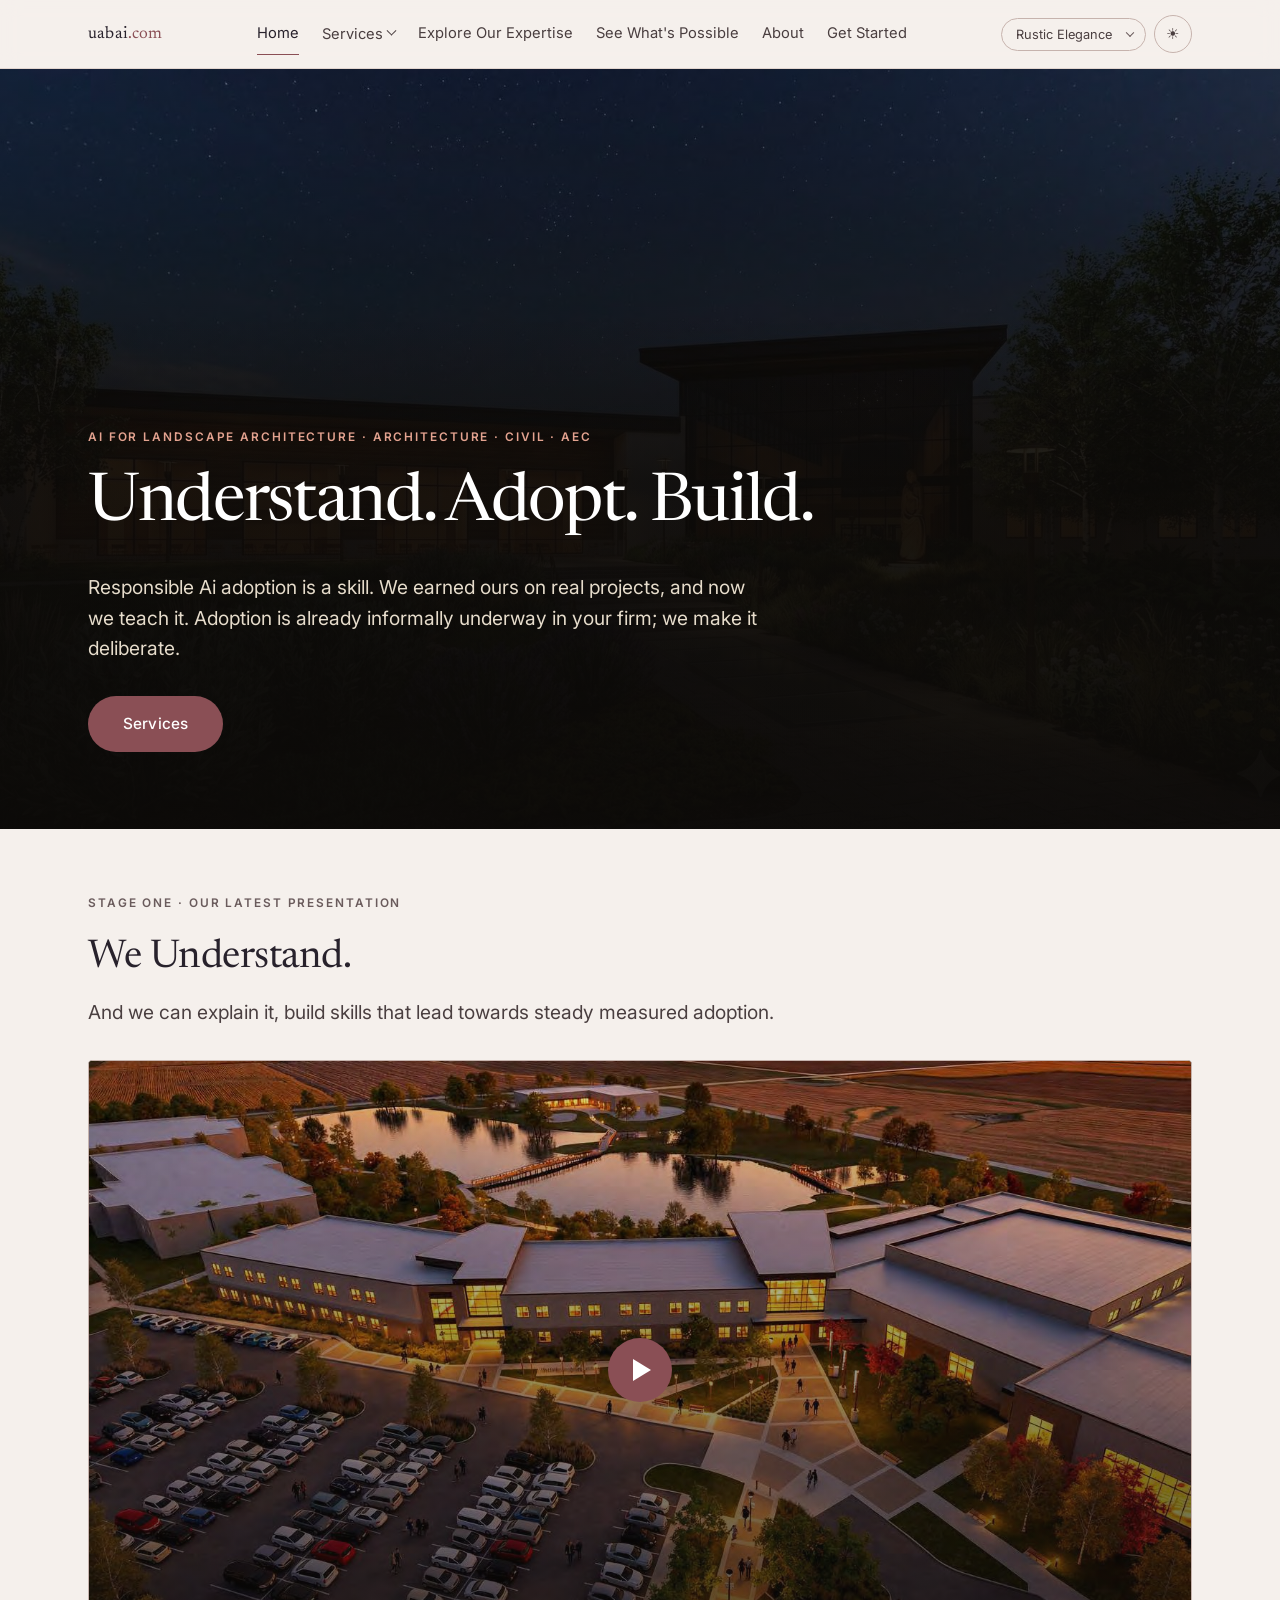
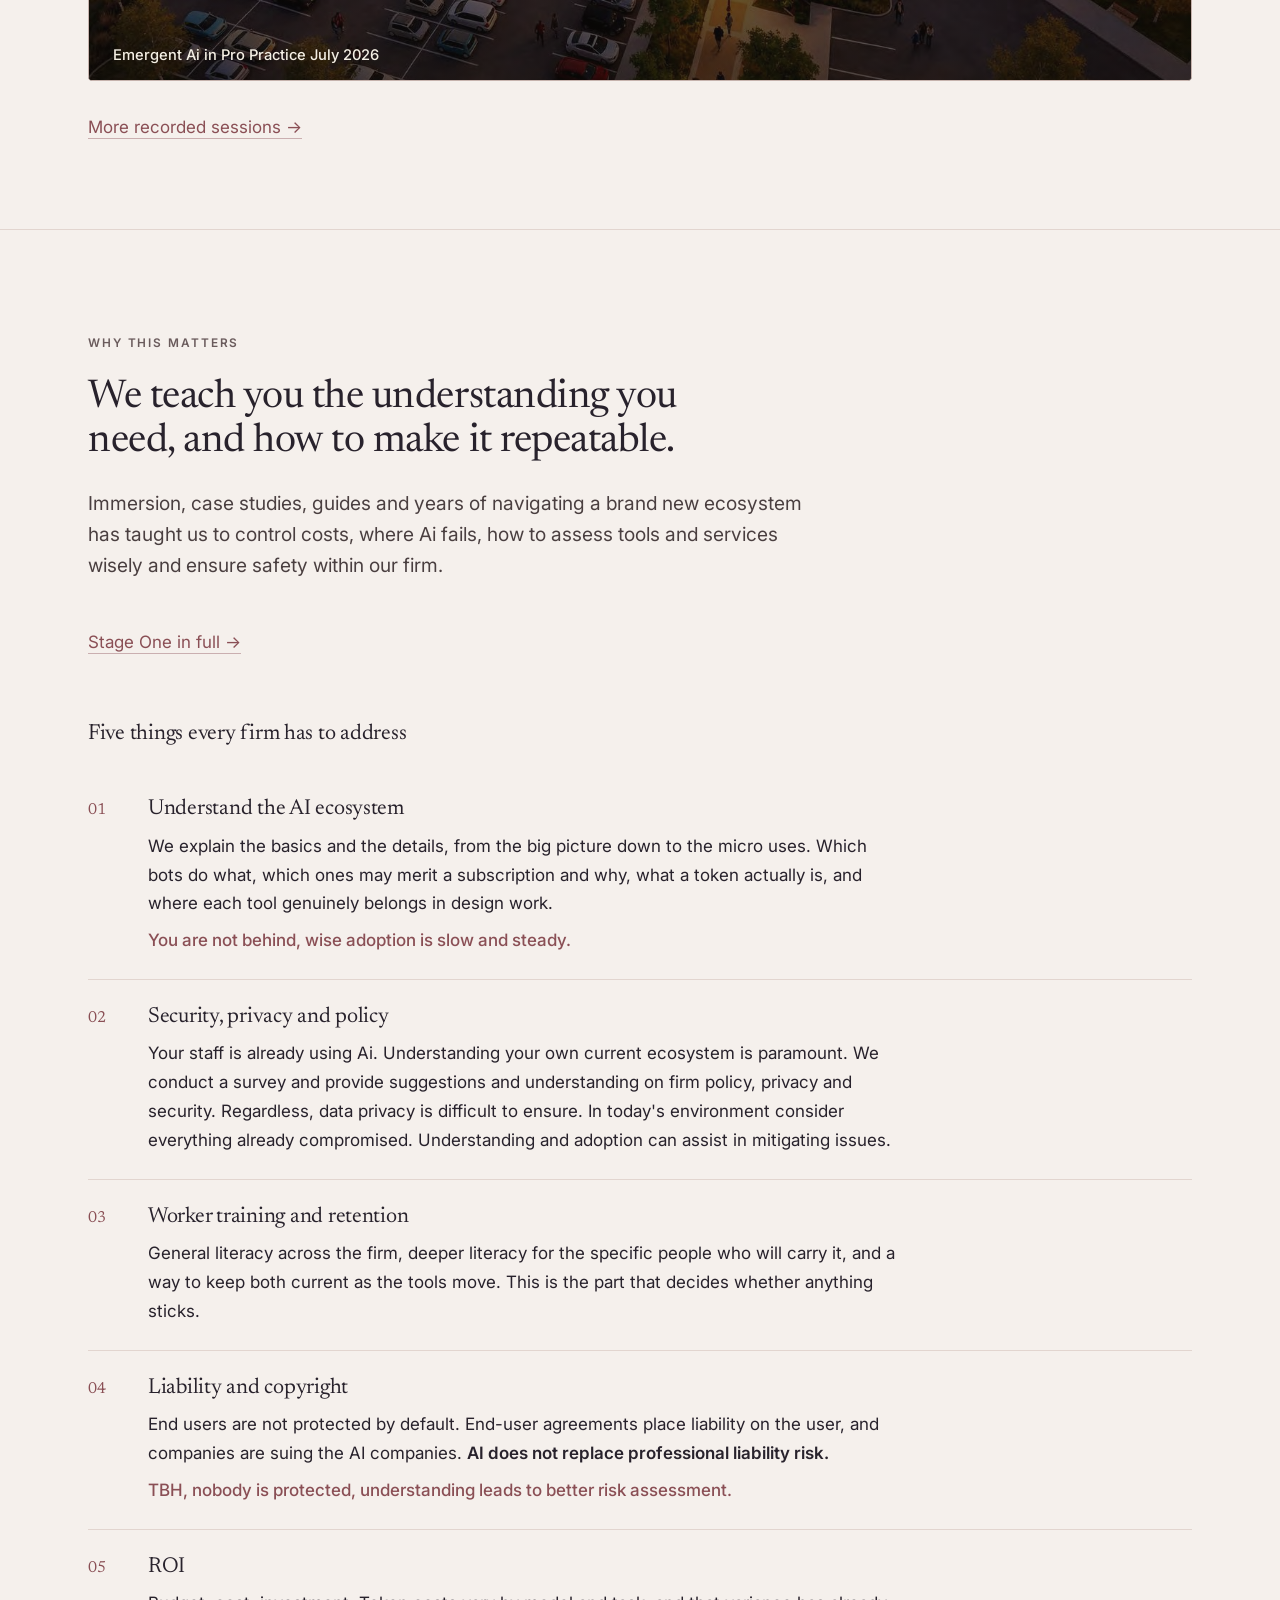
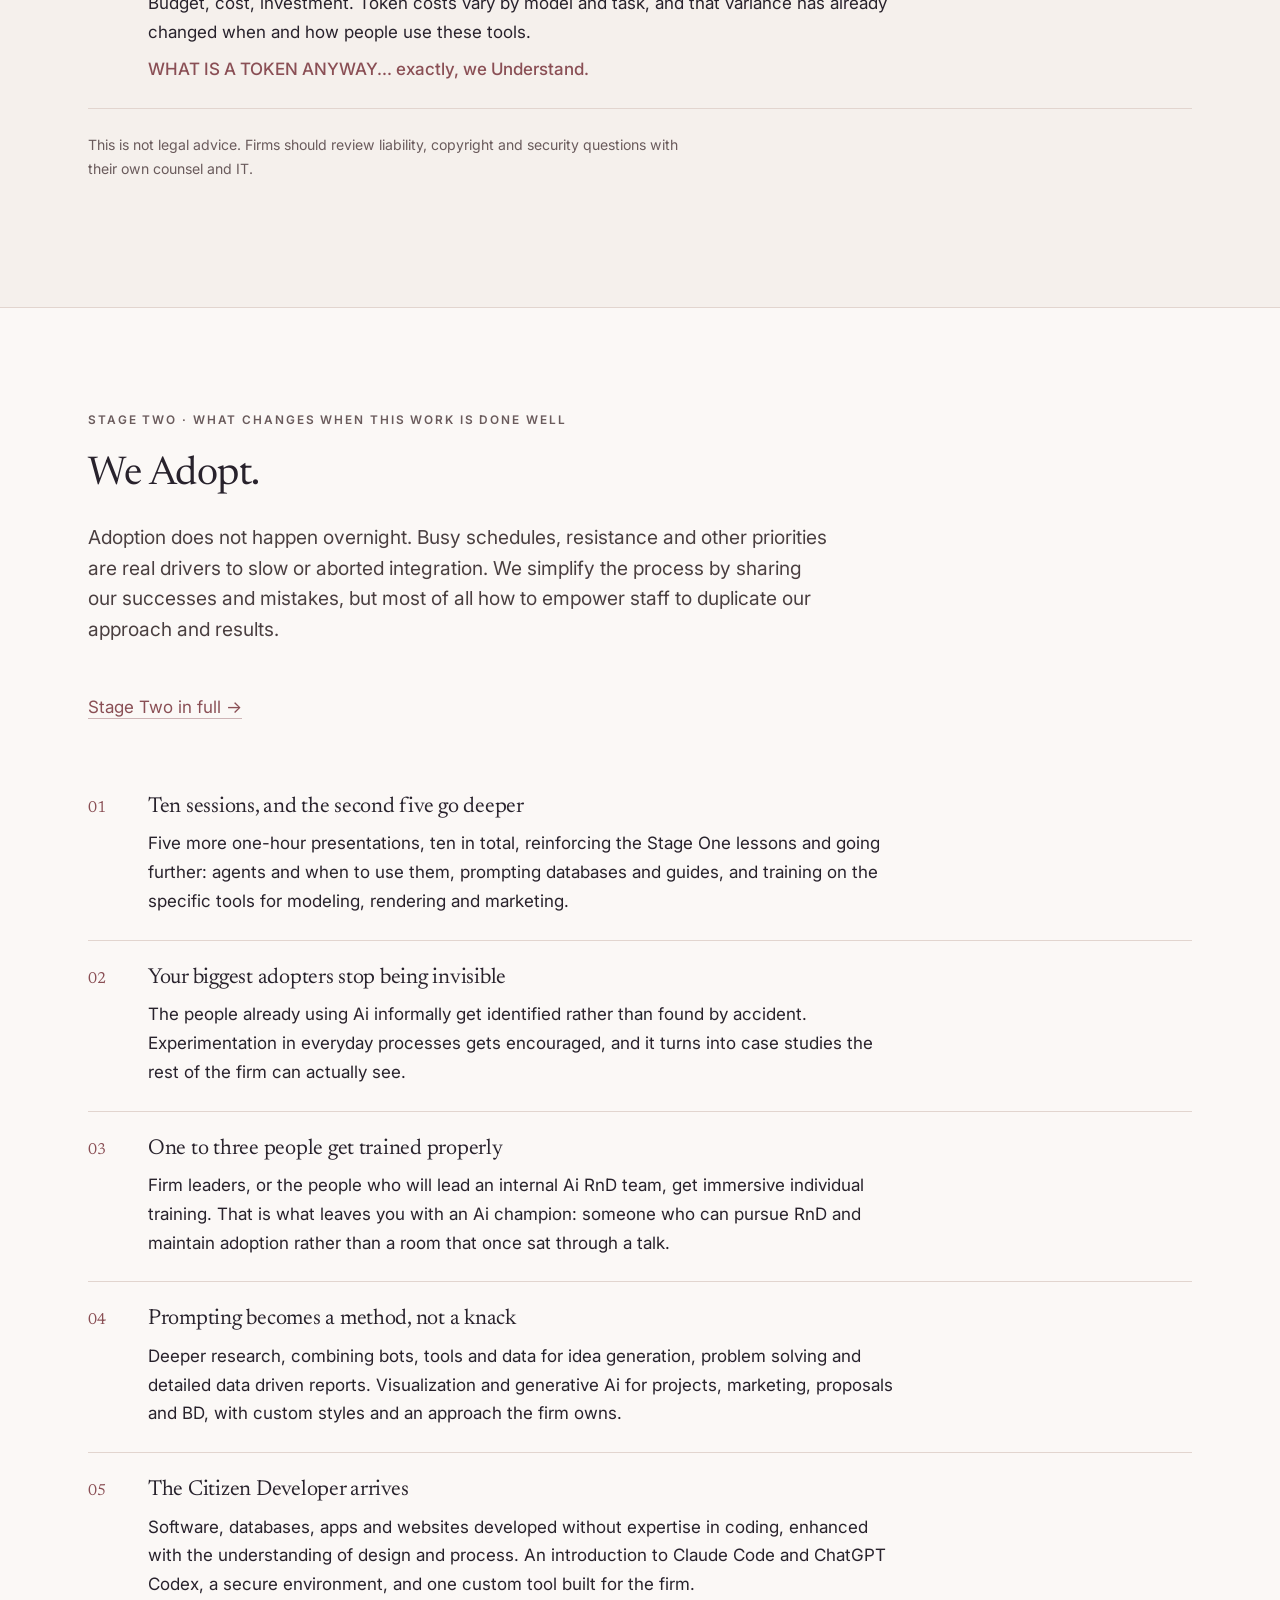
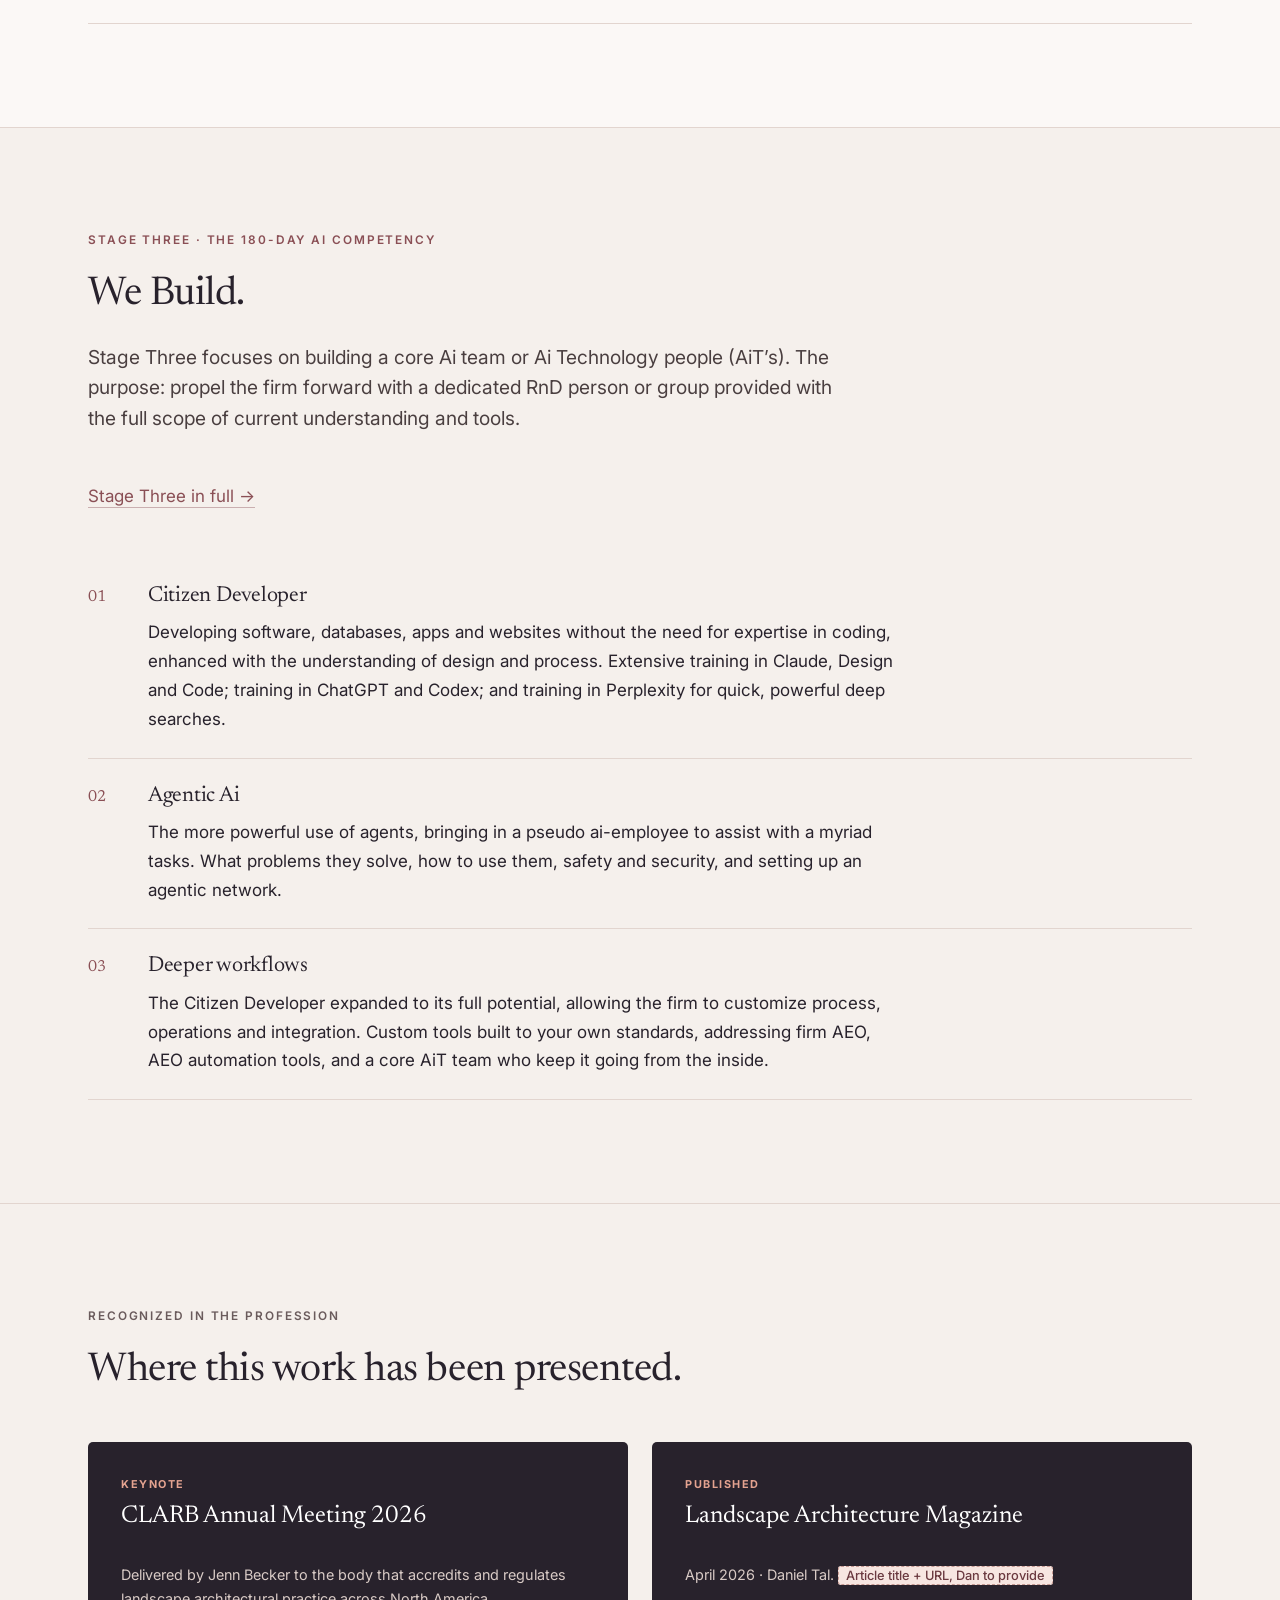
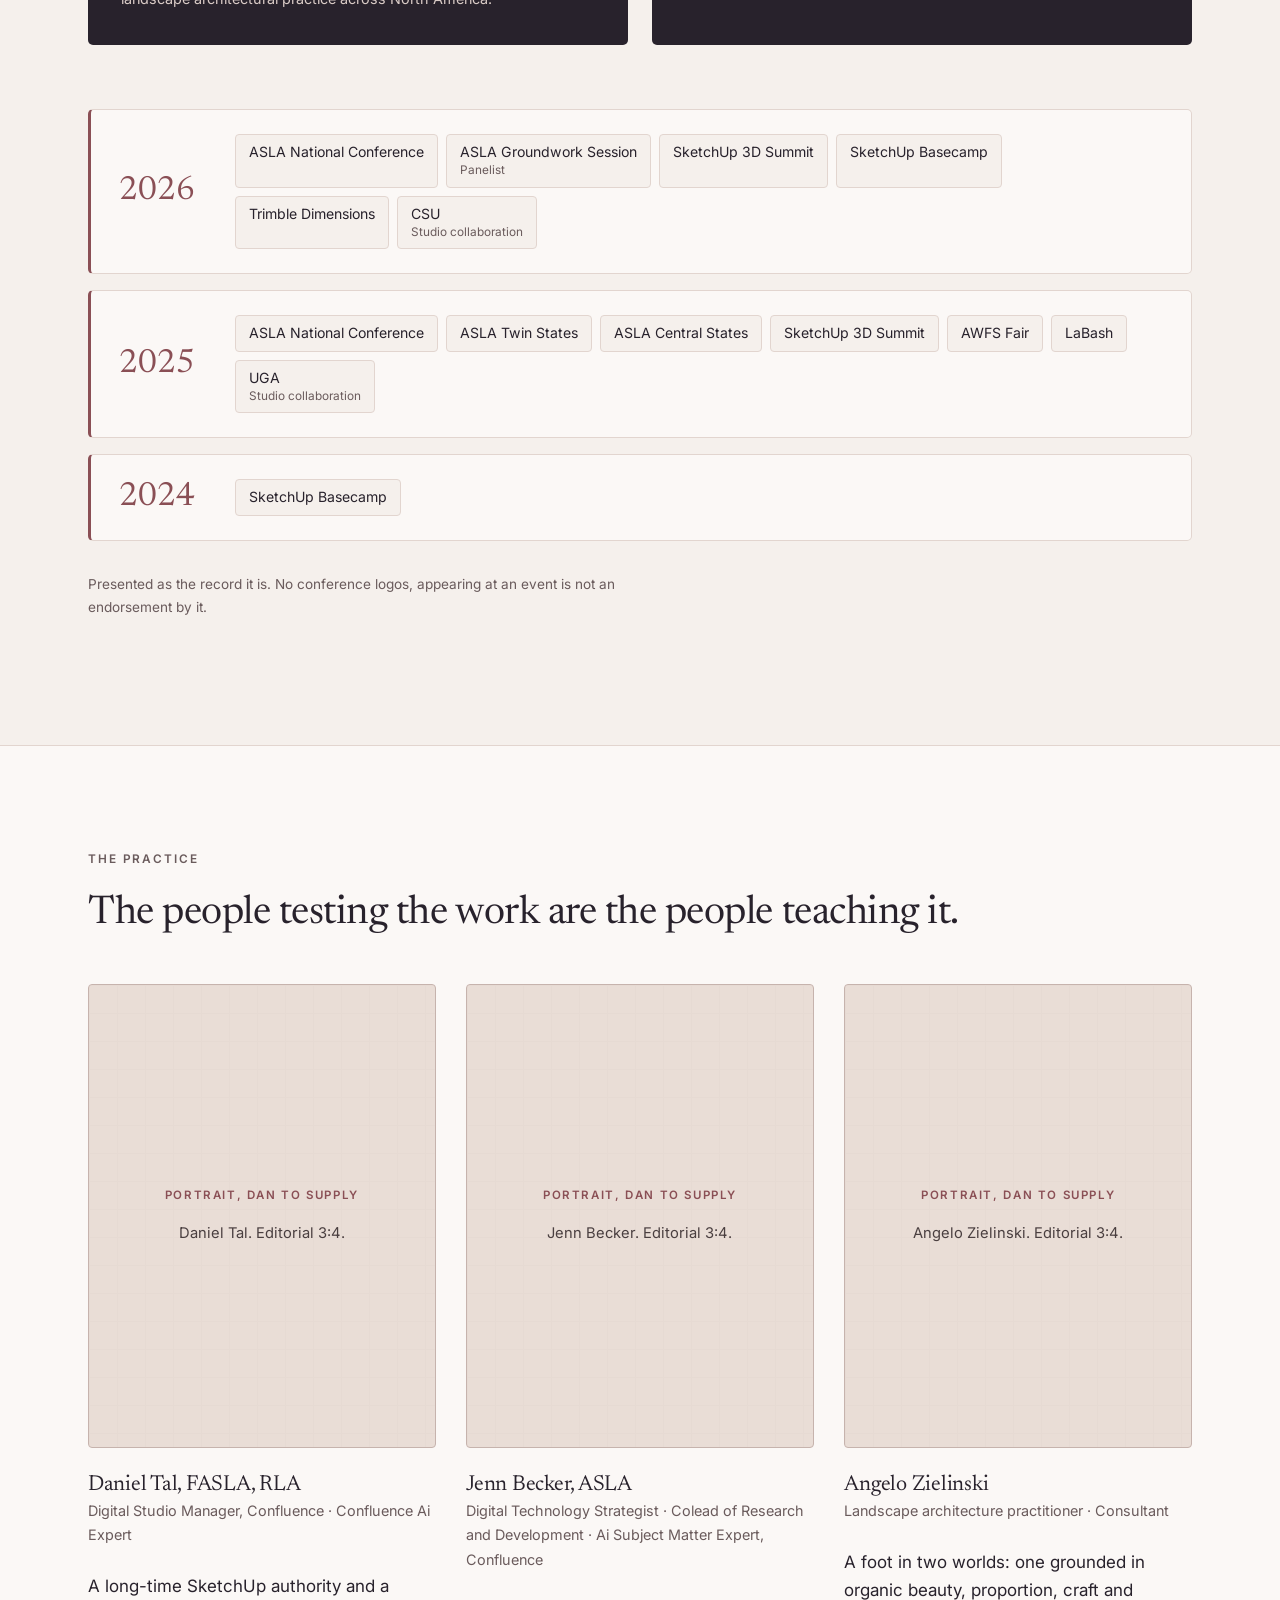
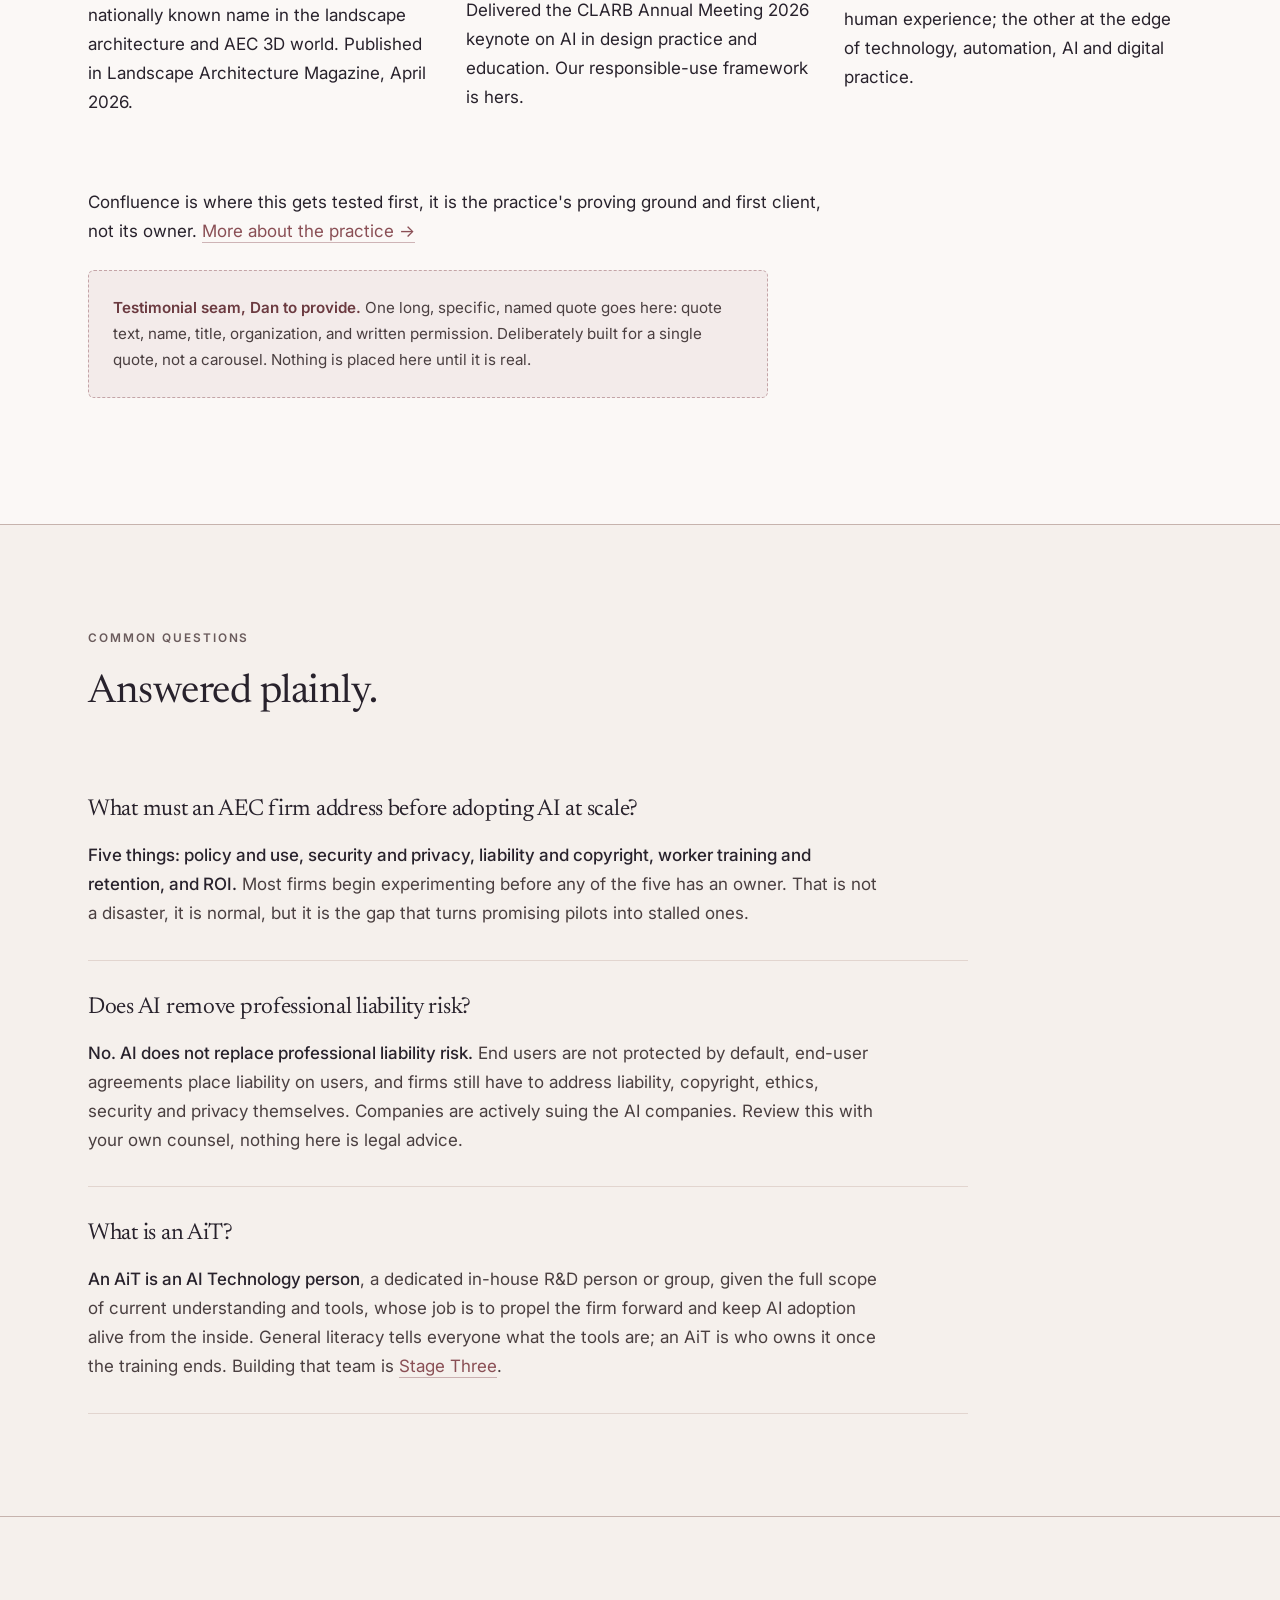
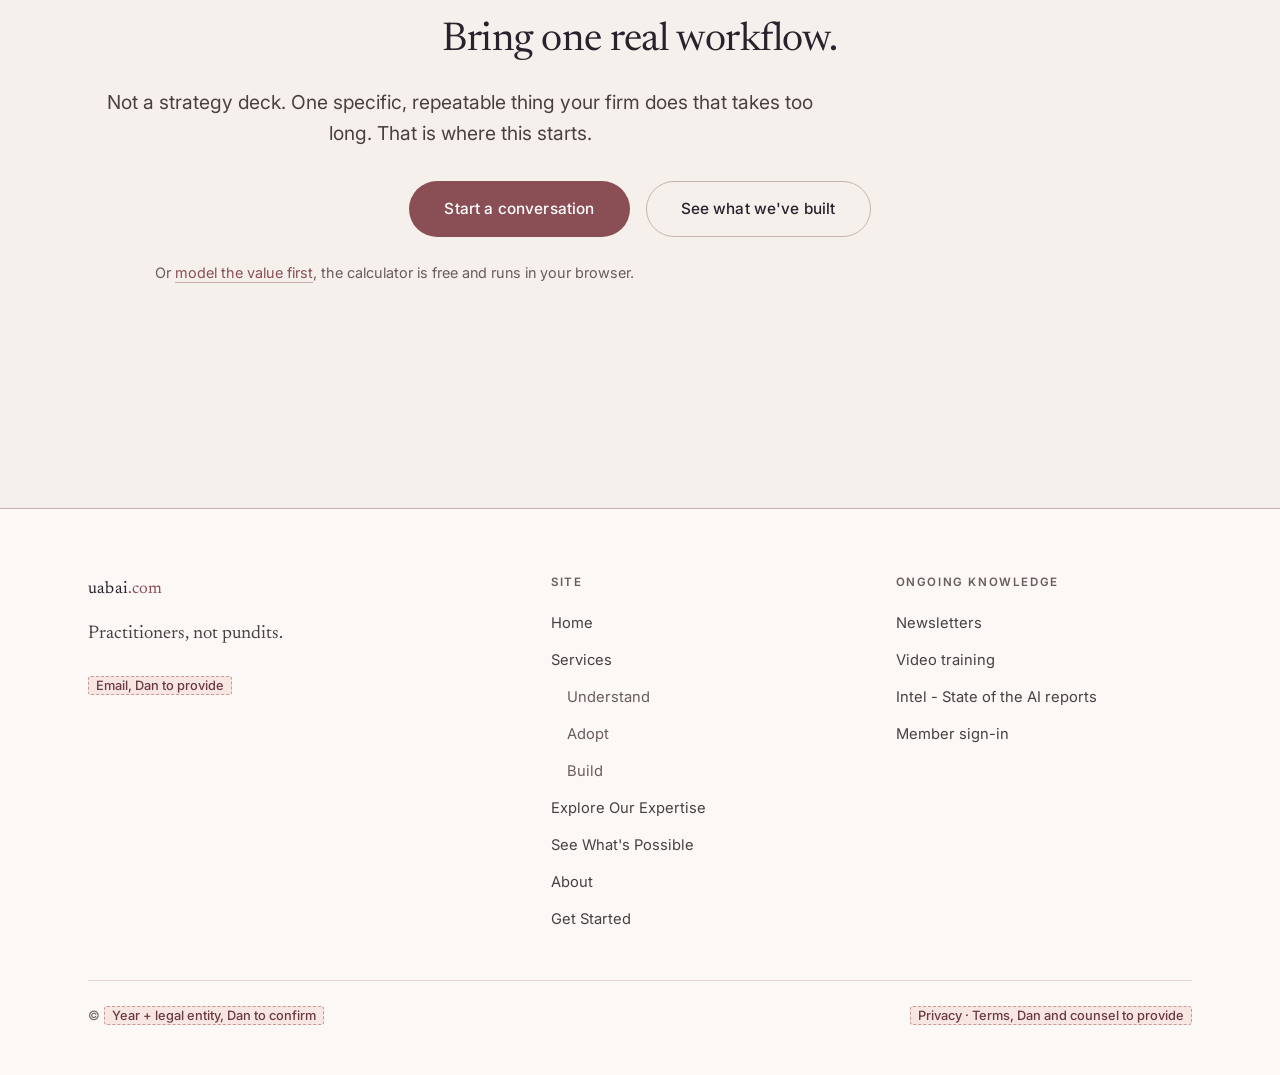
==== commit 4360845e: "We Adopt: describe adoption, from the Stage Two scope The six points were generic responsible-Ai pri" ====
--- a/index.html
+++ b/index.html
@@ -15,7 +15,7 @@
 <link rel="preconnect" href="https://fonts.googleapis.com">
 <link rel="preconnect" href="https://fonts.gstatic.com" crossorigin>
 <link href="https://fonts.googleapis.com/css2?family=Newsreader:opsz,wght@6..72,300;6..72,400;6..72,500&family=Inter:wght@400;500;600&display=swap" rel="stylesheet">
-<link rel="stylesheet" href="assets/css/site.css?v=20260717c">
+<link rel="stylesheet" href="assets/css/site.css?v=20260717f">
 
 <script type="application/ld+json">
 {
@@ -256,45 +256,42 @@
       <ol class="list-num" style="margin-top:var(--s6)">
         <li>
           <div>
-            <h3>Foundations make AI both responsible and efficient</h3>
-            <p>The two are the same job. A team that understands what a tool is doing uses it on the
-            right work, checks it in the right places, and stops wasting time on the things it was
-            never going to do well.</p>
-          </div>
-        </li>
-        <li>
-          <div>
-            <h3>The assistant drafts. A person decides.</h3>
-            <p>It organizes, compares, prepares and drafts. Judgment, and accountability for the
-            result, stay with a named human, every time.</p>
-          </div>
-        </li>
-        <li>
-          <div>
-            <h3>The same task works twice</h3>
-            <p>It produces the same quality on a Tuesday as it did on the Friday it first worked.
-            Anything that only works when one person runs it is a trick, not a workflow.</p>
-          </div>
-        </li>
-        <li>
-          <div>
-            <h3>Someone owns it</h3>
-            <p>Named AiTs, AI Technology people, organize and keep track of AI use inside the firm. Literacy exists
-            firmwide, and deeper literacy exists where the work actually is.</p>
-          </div>
-        </li>
-        <li>
-          <div>
-            <h3>The risky questions are asked first</h3>
-            <p>Security, privacy, liability and copyright get settled before a tool is adopted rather
-            than after it has already touched a client's data.</p>
-          </div>
-        </li>
-        <li>
-          <div>
-            <h3>It is measured, not assumed</h3>
-            <p>Pilots are measured honestly, including the ones that didn't work, and road maps point
-            at real bottlenecks instead of whatever demoed well.</p>
+            <h3>Ten sessions, and the second five go deeper</h3>
+            <p>Five more one-hour presentations, ten in total, reinforcing the Stage One lessons and going
+            further: agents and when to use them, prompting databases and guides, and training on the
+            specific tools for modeling, rendering and marketing.</p>
+          </div>
+        </li>
+        <li>
+          <div>
+            <h3>Your biggest adopters stop being invisible</h3>
+            <p>The people already using Ai informally get identified rather than found by accident.
+            Experimentation in everyday processes gets encouraged, and it turns into case studies the rest
+            of the firm can actually see.</p>
+          </div>
+        </li>
+        <li>
+          <div>
+            <h3>One to three people get trained properly</h3>
+            <p>Firm leaders, or the people who will lead an internal Ai RnD team, get immersive individual
+            training. That is what leaves you with an Ai champion: someone who can pursue RnD and maintain
+            adoption rather than a room that once sat through a talk.</p>
+          </div>
+        </li>
+        <li>
+          <div>
+            <h3>Prompting becomes a method, not a knack</h3>
+            <p>Deeper research, combining bots, tools and data for idea generation, problem solving and
+            detailed data driven reports. Visualization and generative Ai for projects, marketing, proposals
+            and BD, with custom styles and an approach the firm owns.</p>
+          </div>
+        </li>
+        <li>
+          <div>
+            <h3>The Citizen Developer arrives</h3>
+            <p>Software, databases, apps and websites developed without expertise in coding, enhanced with the
+            understanding of design and process. An introduction to Claude Code and ChatGPT Codex, a secure
+            environment, and one custom tool built for the firm.</p>
           </div>
         </li>
       </ol>
@@ -552,6 +549,6 @@
   </div>
 </footer>
 
-<script src="assets/js/site.js?v=20260717c"></script>
+<script src="assets/js/site.js?v=20260717f"></script>
 </body>
 </html>
--- a/assets/css/site.css
+++ b/assets/css/site.css
@@ -668,30 +668,37 @@
   .scope-sheet .scope-card { grid-template-columns: 1fr; gap: var(--s3); }
 }
 
-/* Stage Three only, Dan's call. Three parts, three columns, heading over its
-   own list and a hairline between. The rows stretch so the dividers run the
-   full height rather than stopping at the shortest column. */
+/* Stage Three only, Dan's call: columns rather than heading-left rows. It ran
+   three across while the stage had exactly three parts; a fourth would have
+   stranded one alone in a second row, which is the orphan Dan already rejected
+   once. Two columns divide four evenly, so the count drives the column number.
+   Dividers are placed by position, not by sibling order: column two takes a
+   left edge, row two takes a top edge. `.scope-card + .scope-card` cannot
+   express that once the grid wraps, it would put a left edge on the first cell
+   of row two. */
 .scope-sheet--cols {
   display: grid;
-  grid-template-columns: repeat(3, 1fr);
+  grid-template-columns: repeat(2, 1fr);
 }
 
 .scope-sheet--cols .scope-card {
   grid-template-columns: 1fr;
   gap: var(--s3);
-}
-
-.scope-sheet--cols .scope-card + .scope-card {
-  border-top: 0;
-  border-left: 1px solid var(--rule-soft);
-}
+  border: 0;
+}
+
+/* The sheet's own `.scope-card + .scope-card` top rule matches every sibling and
+   ties this one on specificity, so it has to be cleared first or every cell in
+   row one after the first draws a stray divider. */
+.scope-sheet--cols .scope-card + .scope-card { border-top: 0; }
+
+.scope-sheet--cols .scope-card:nth-child(even) { border-left: 1px solid var(--rule-soft); }
+.scope-sheet--cols .scope-card:nth-child(n+3)  { border-top: 1px solid var(--rule-soft); }
 
 @media (max-width: 900px) {
   .scope-sheet--cols { grid-template-columns: 1fr; }
-  .scope-sheet--cols .scope-card + .scope-card {
-    border-left: 0;
-    border-top: 1px solid var(--rule-soft);
-  }
+  .scope-sheet--cols .scope-card:nth-child(even) { border-left: 0; }
+  .scope-sheet--cols .scope-card + .scope-card { border-top: 1px solid var(--rule-soft); }
 }
 .scope-card {
   border: 1px solid var(--rule-soft);
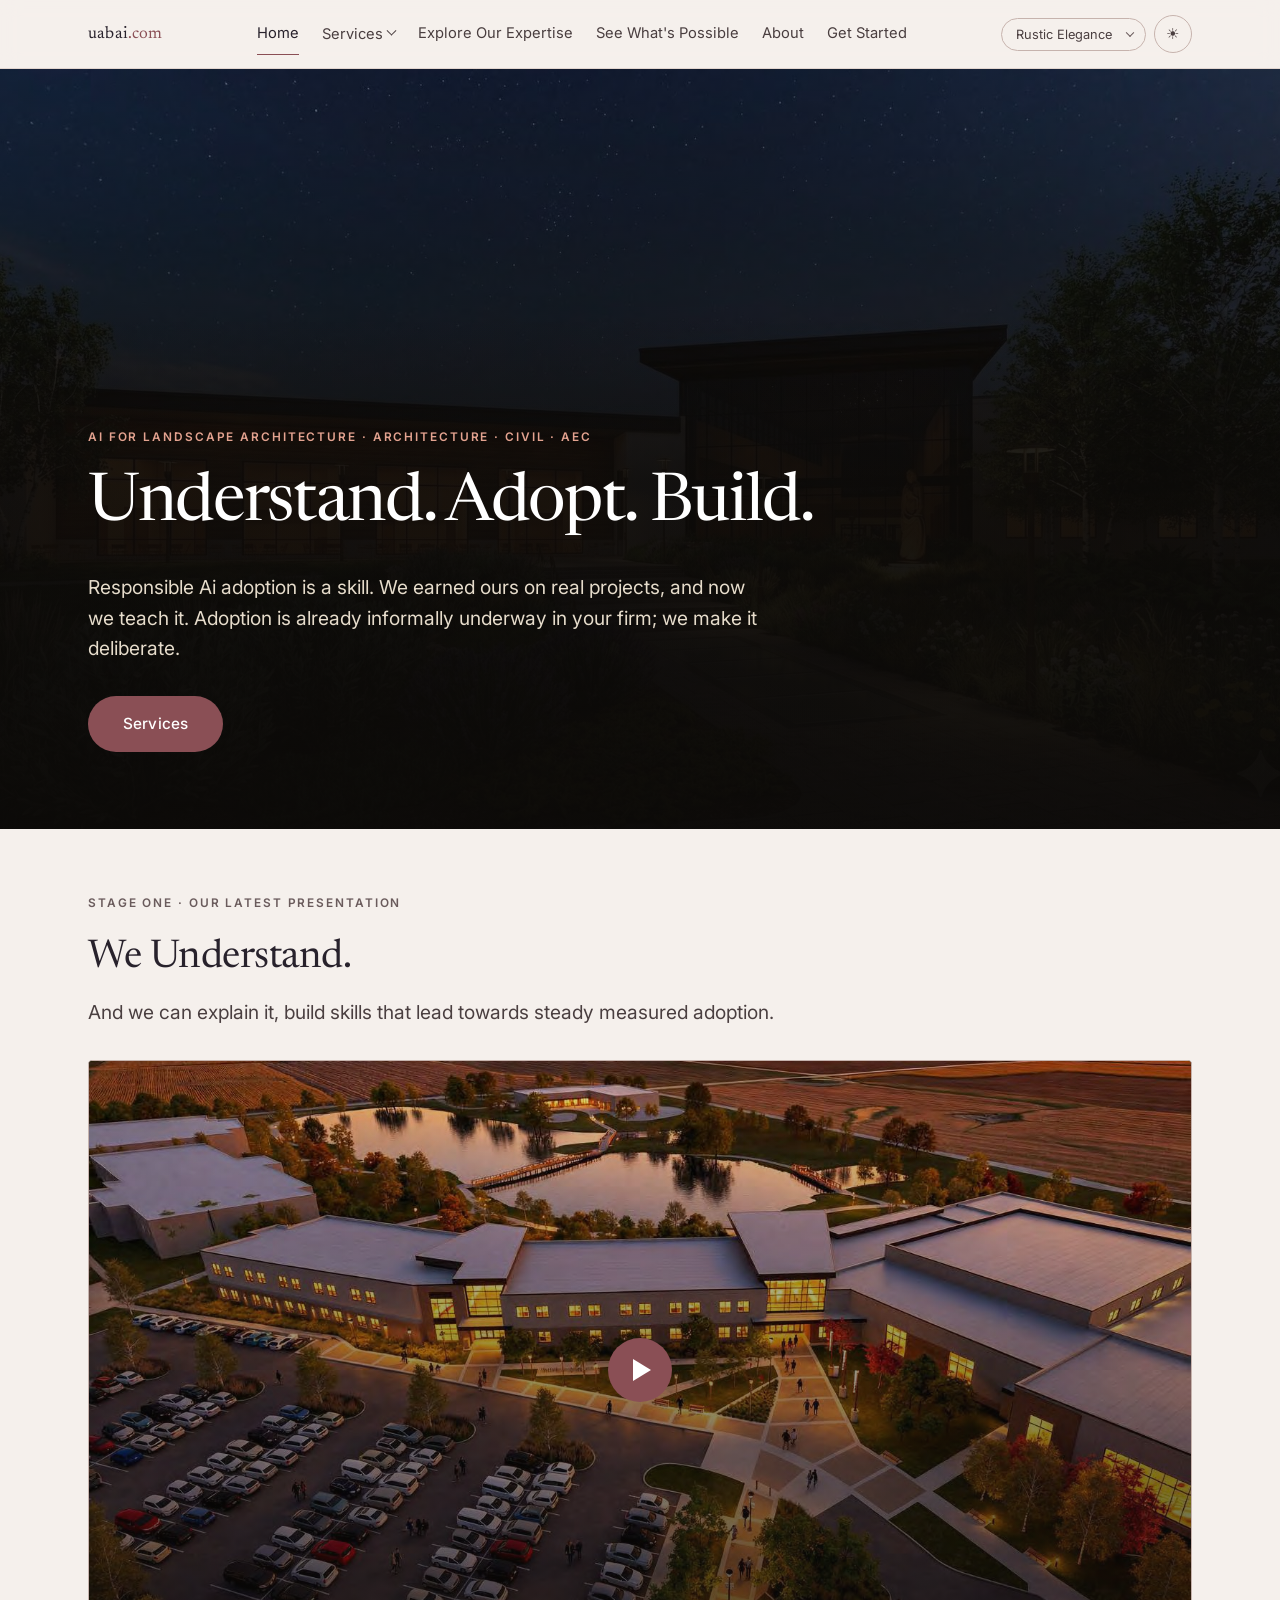
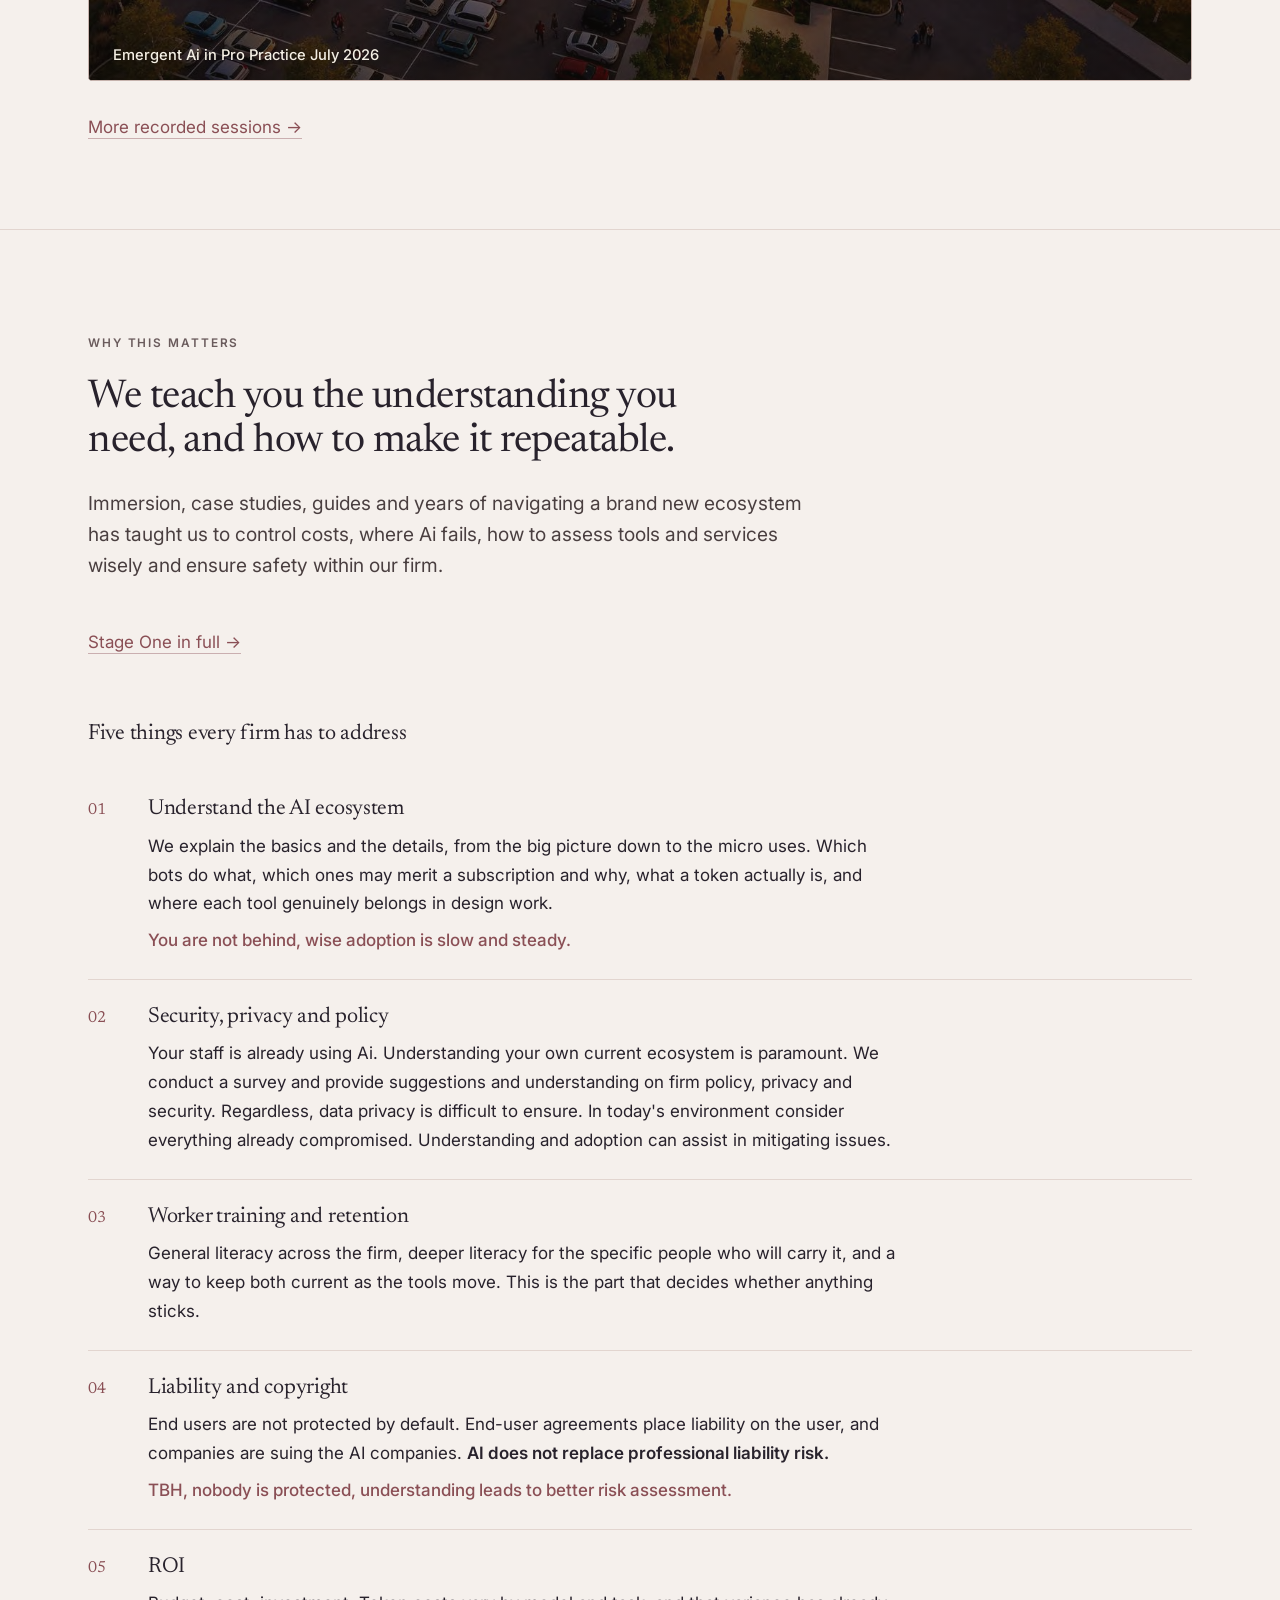
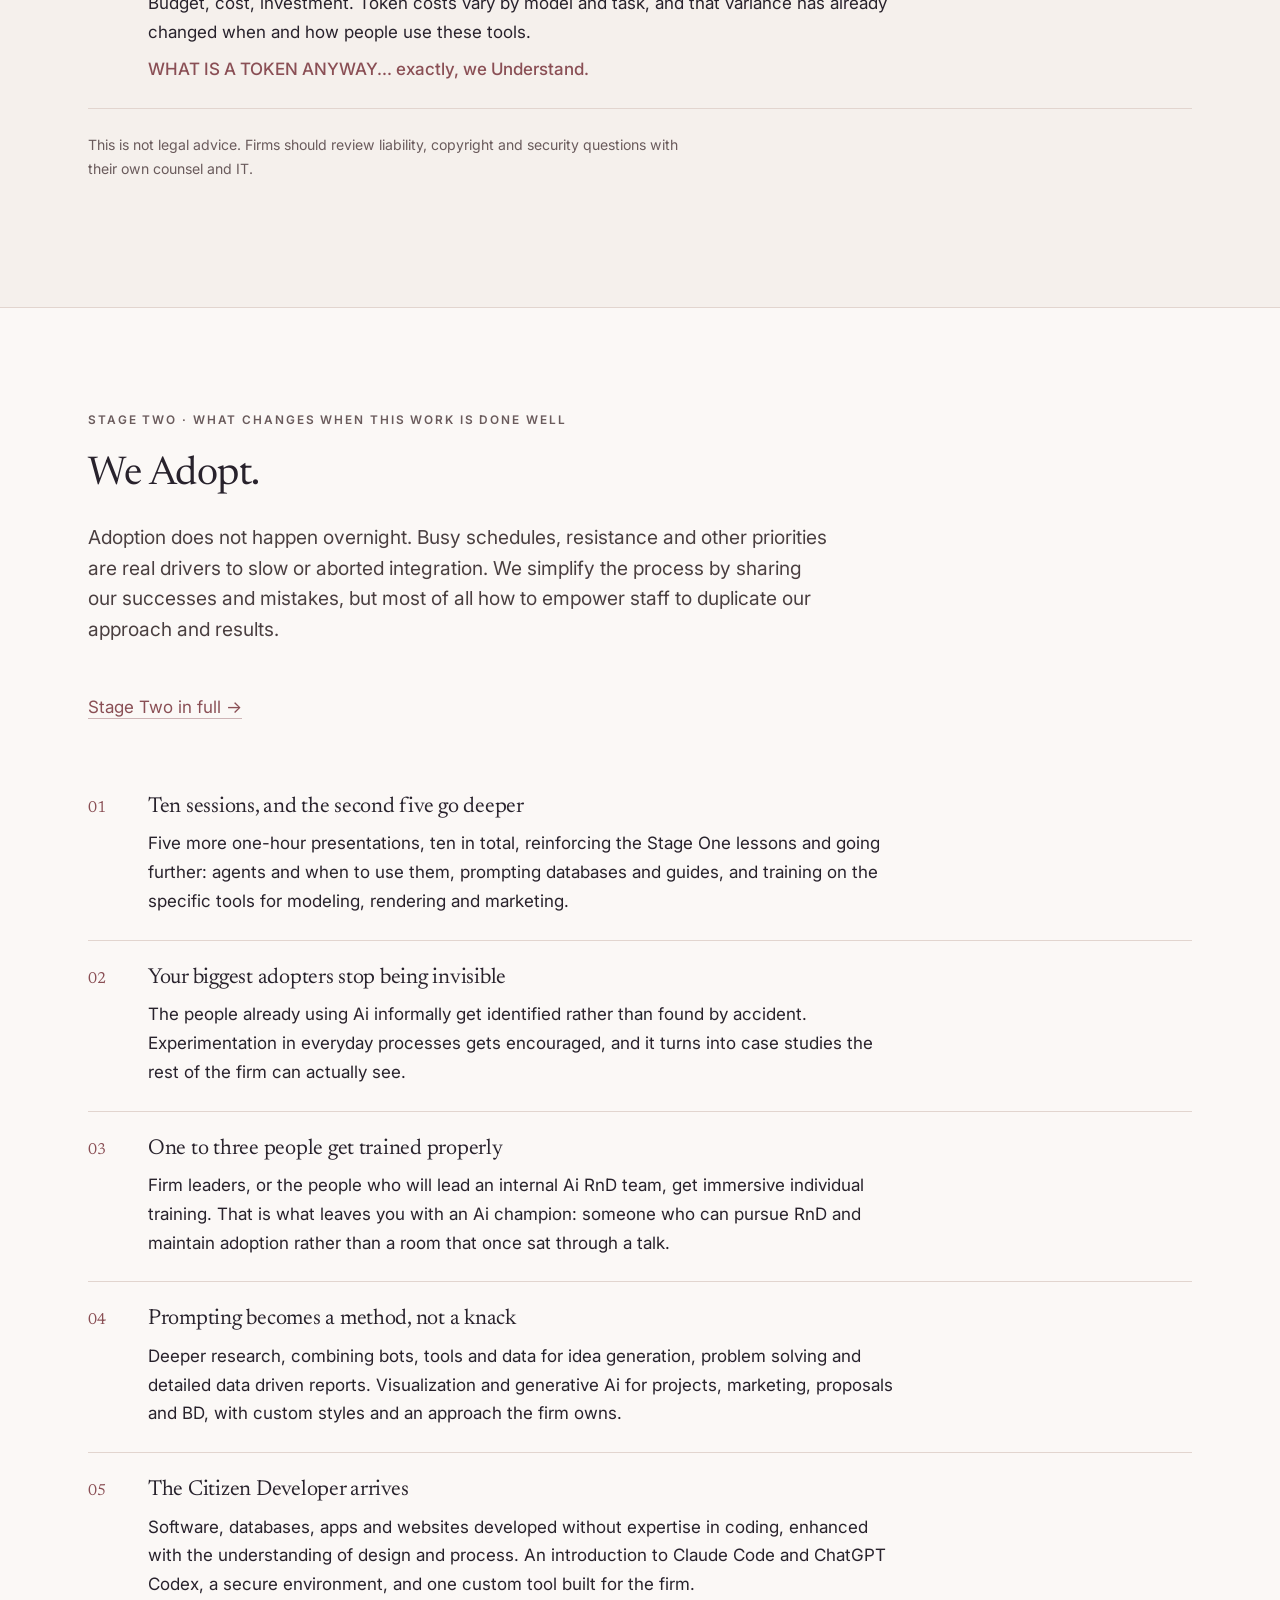
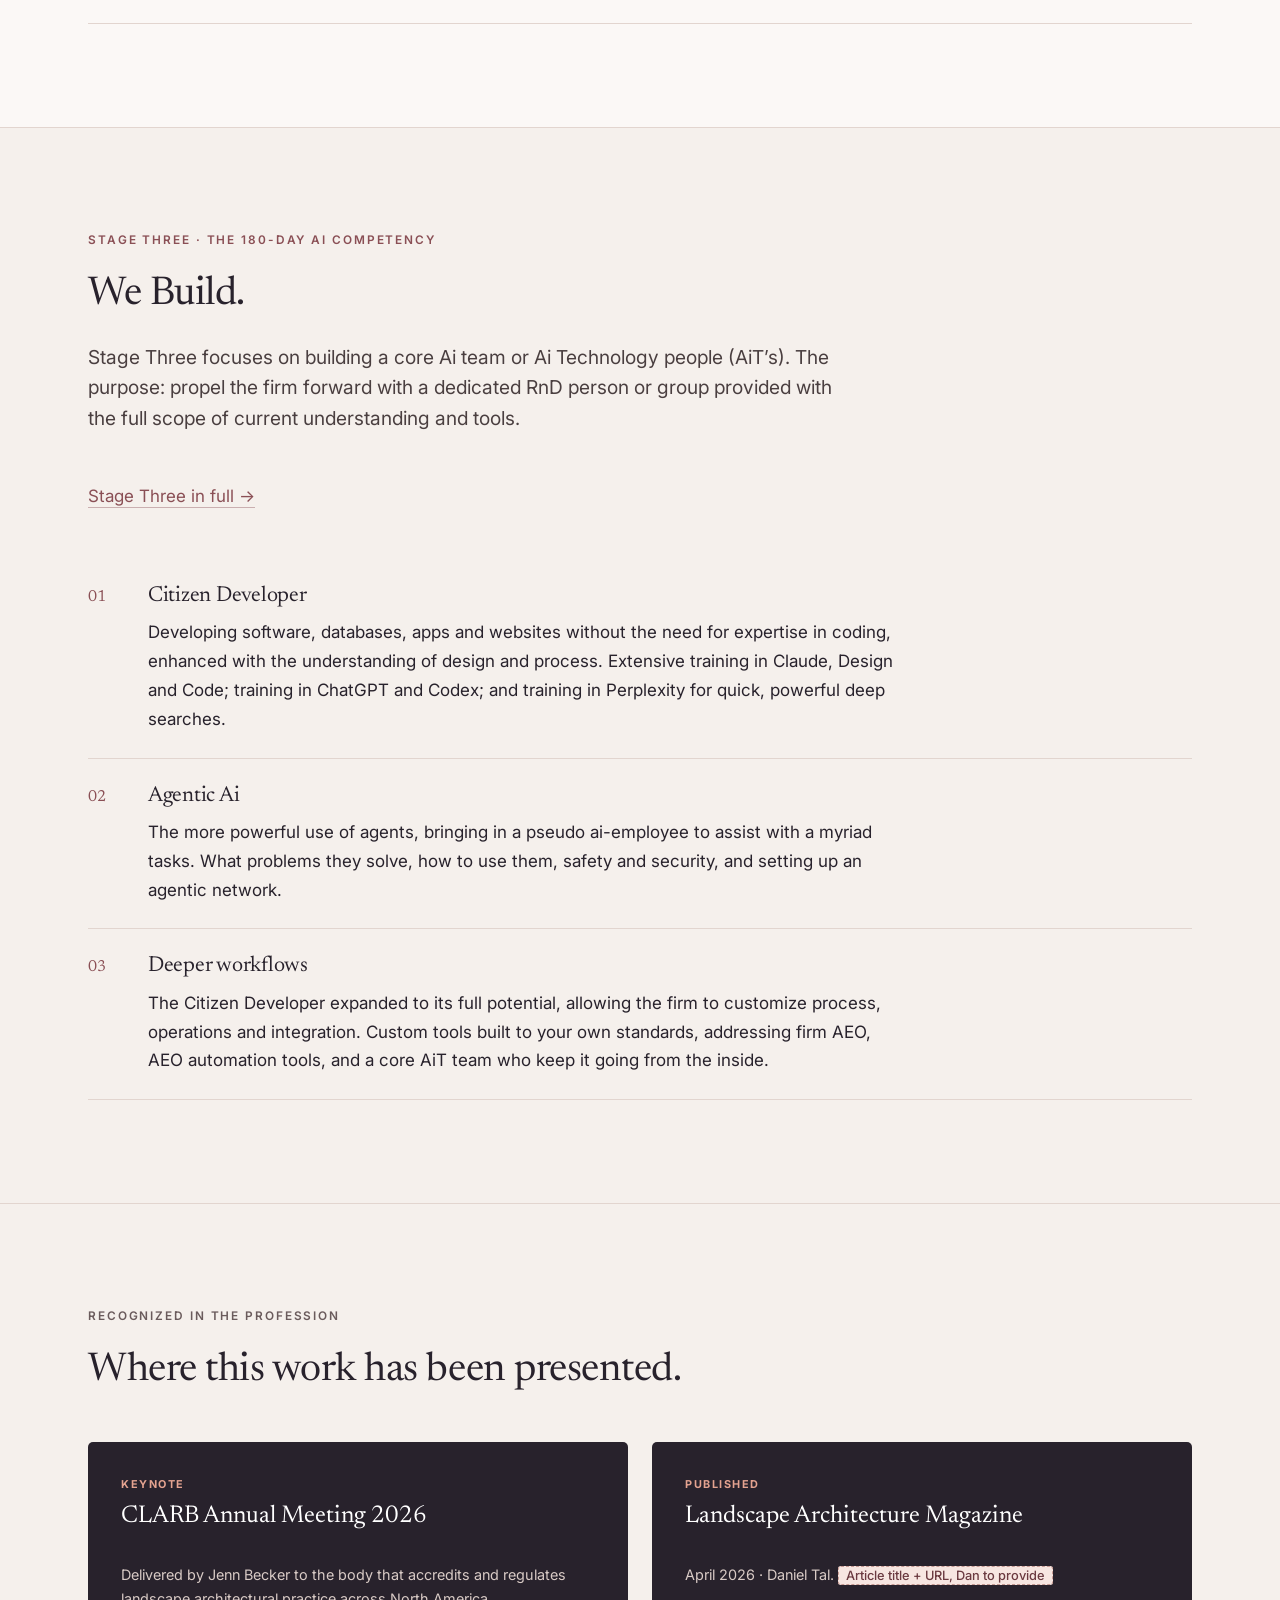
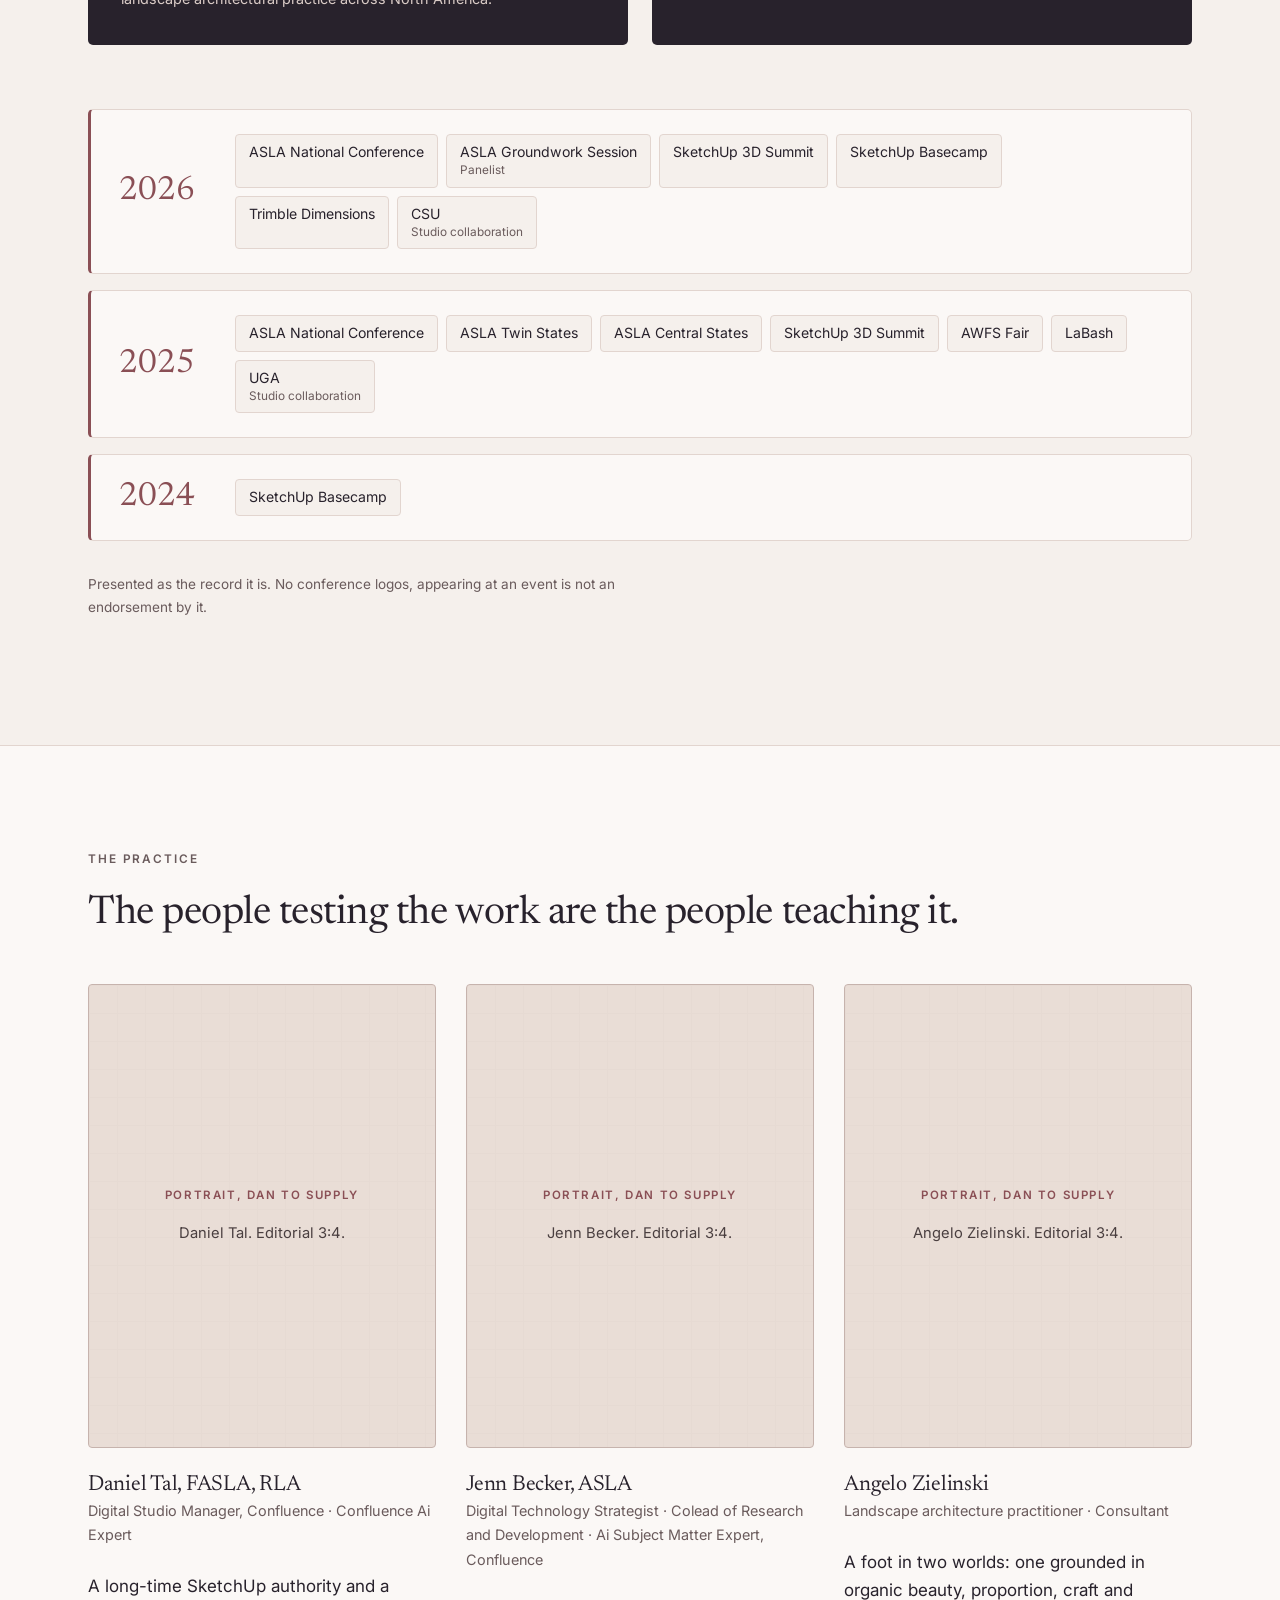
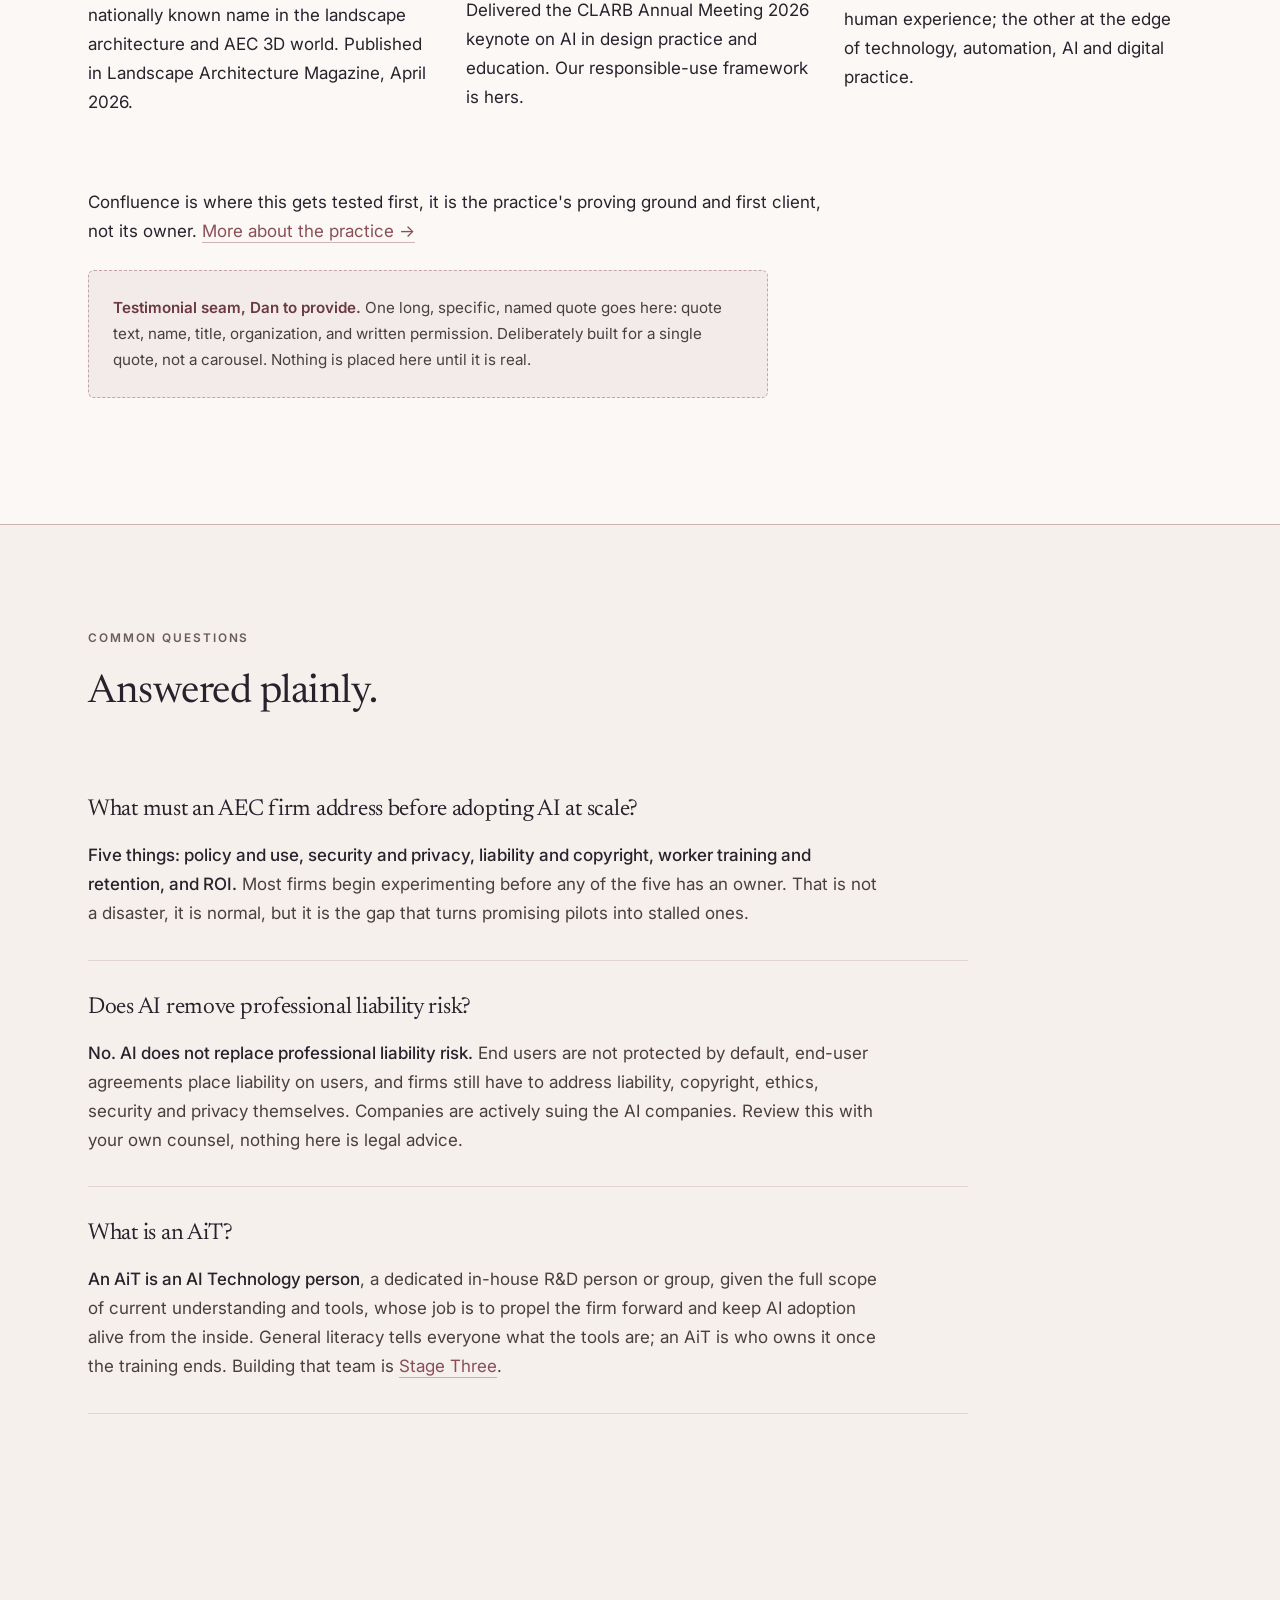
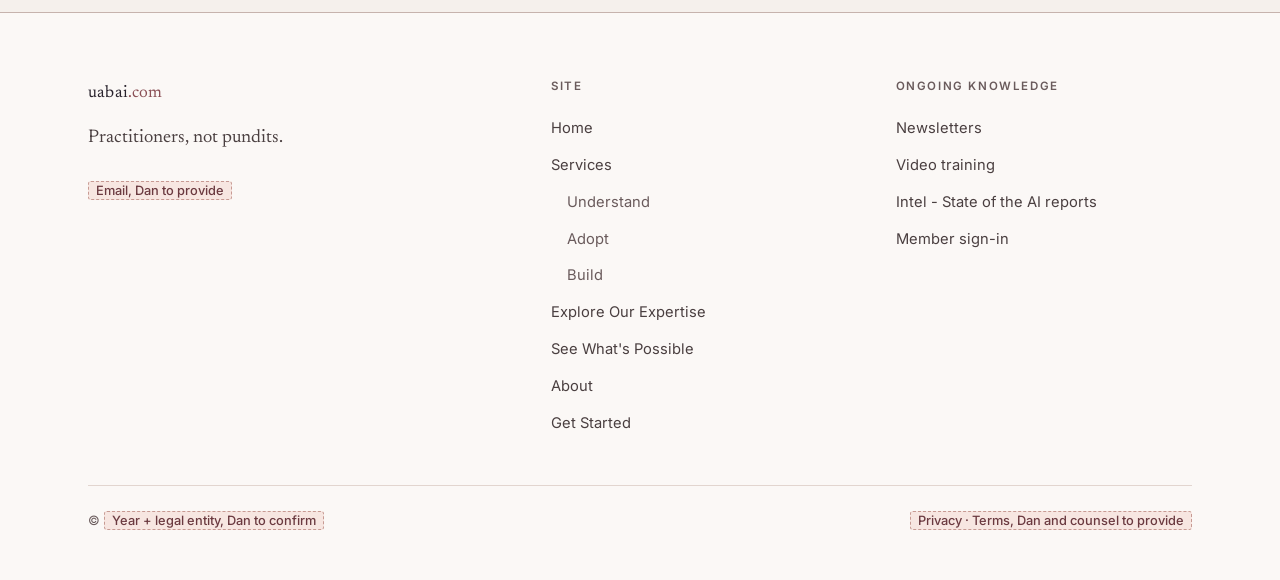
==== commit c9edb7d6: "Remove the closing CTA section from every page Six of them, one per page, each with its own copy; Da" ====
--- a/index.html
+++ b/index.html
@@ -15,7 +15,7 @@
 <link rel="preconnect" href="https://fonts.googleapis.com">
 <link rel="preconnect" href="https://fonts.gstatic.com" crossorigin>
 <link href="https://fonts.googleapis.com/css2?family=Newsreader:opsz,wght@6..72,300;6..72,400;6..72,500&family=Inter:wght@400;500;600&display=swap" rel="stylesheet">
-<link rel="stylesheet" href="assets/css/site.css?v=20260717f">
+<link rel="stylesheet" href="assets/css/site.css?v=20260717g">
 
 <script type="application/ld+json">
 {
@@ -493,20 +493,6 @@
   </section>
 
   <!-- ---------------------------------------------------------- closer -->
-  <section class="closer">
-    <div class="shell">
-      <h2>Bring one real workflow.</h2>
-      <p class="lead">Not a strategy deck. One specific, repeatable thing your firm does that takes
-      too long. That is where this starts.</p>
-      <div class="cta-row" style="justify-content:center">
-        <a class="btn btn--primary" href="contact.html">Start a conversation</a>
-        <a class="btn btn--ghost" href="expertise.html">See what we've built</a>
-      </div>
-      <p class="dim" style="font-size:.9rem; margin-top:var(--s4)">Or
-      <a class="link-quiet" href="possibilities.html">model the value first</a>, the calculator is
-      free and runs in your browser.</p>
-    </div>
-  </section>
 
 </main>
 
@@ -549,6 +535,6 @@
   </div>
 </footer>
 
-<script src="assets/js/site.js?v=20260717f"></script>
+<script src="assets/js/site.js?v=20260717g"></script>
 </body>
 </html>
--- a/assets/css/site.css
+++ b/assets/css/site.css
@@ -2042,13 +2042,6 @@
   clip: rect(0 0 0 0); white-space: nowrap; border: 0;
 }
 
-.closer {
-  text-align: center;
-  padding-block: clamp(56px, 8vw, 112px);
-  border-top: 1px solid var(--rule);
-}
-.closer h2 { margin-bottom: var(--s4); max-width: 22ch; margin-inline: auto; }
-.closer .lead { margin-bottom: var(--s5); }
 
 @media (prefers-reduced-motion: reduce) {
   *, *::before, *::after {
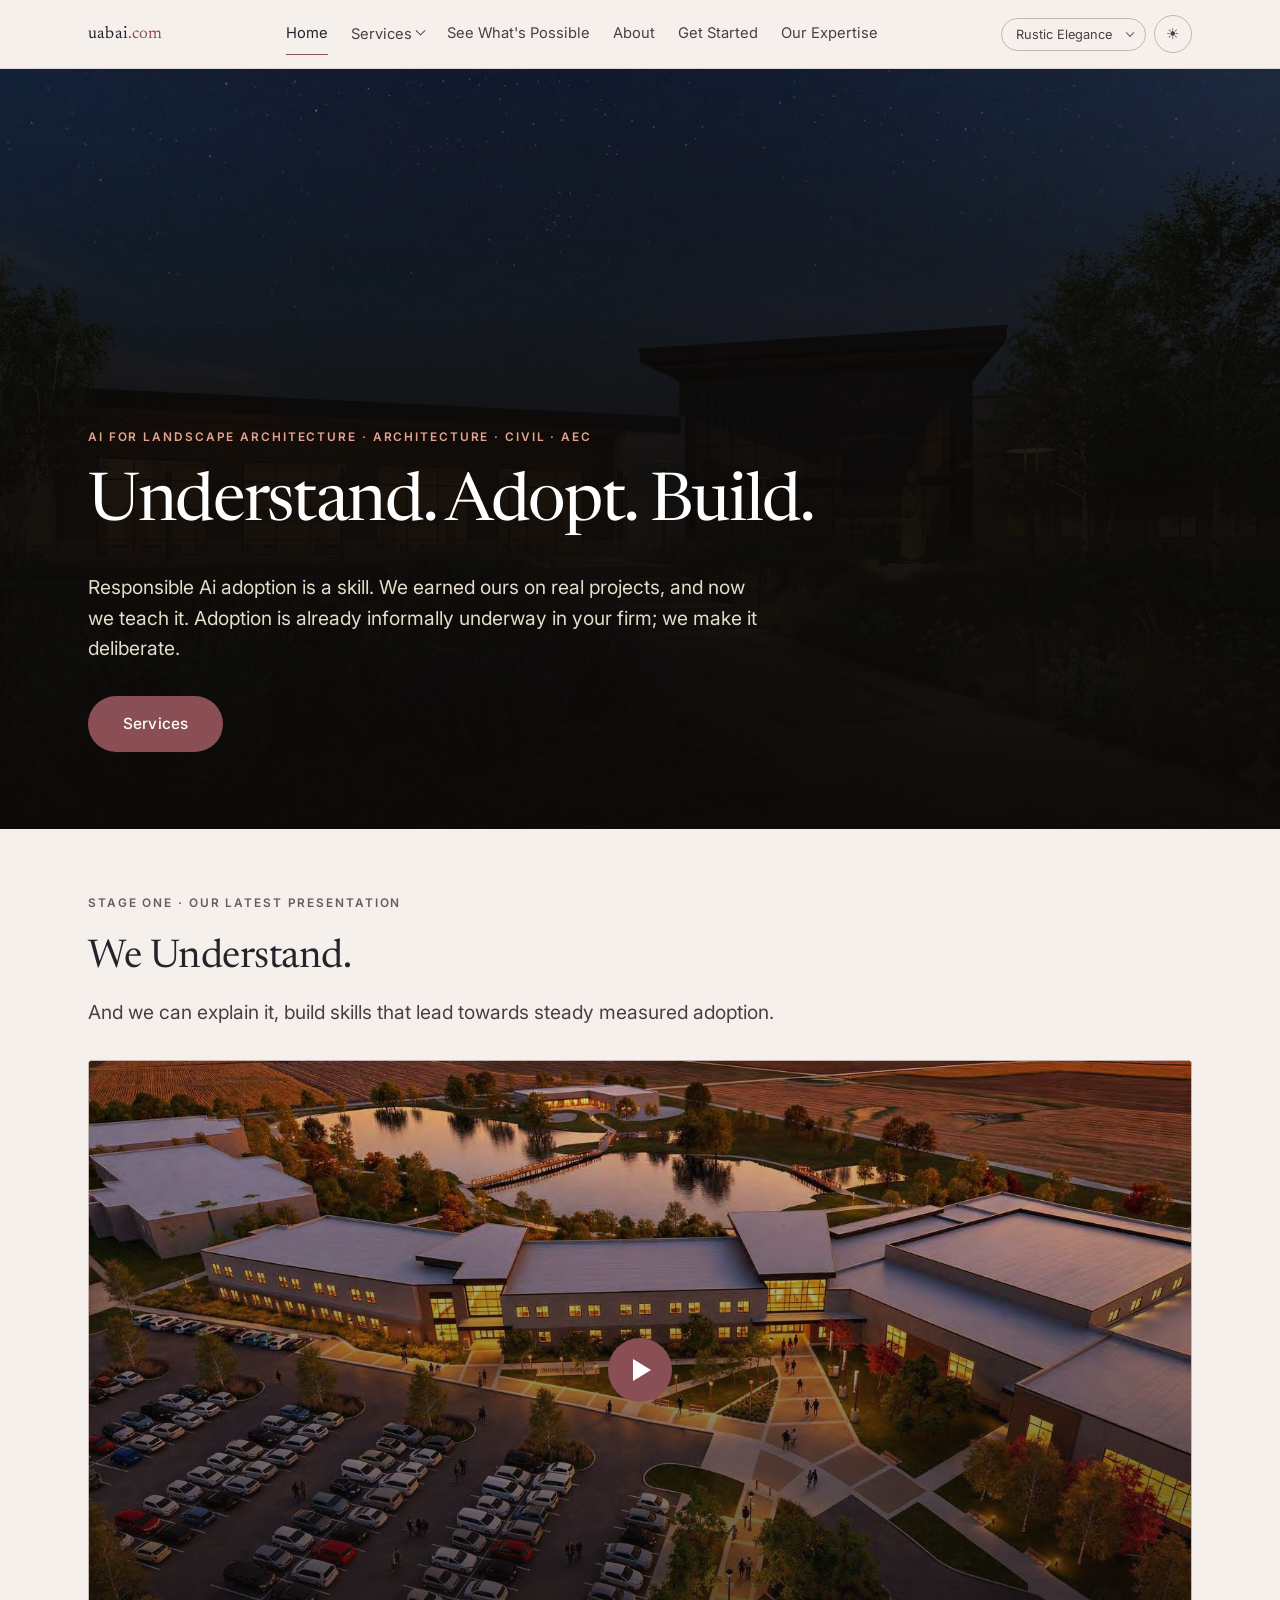
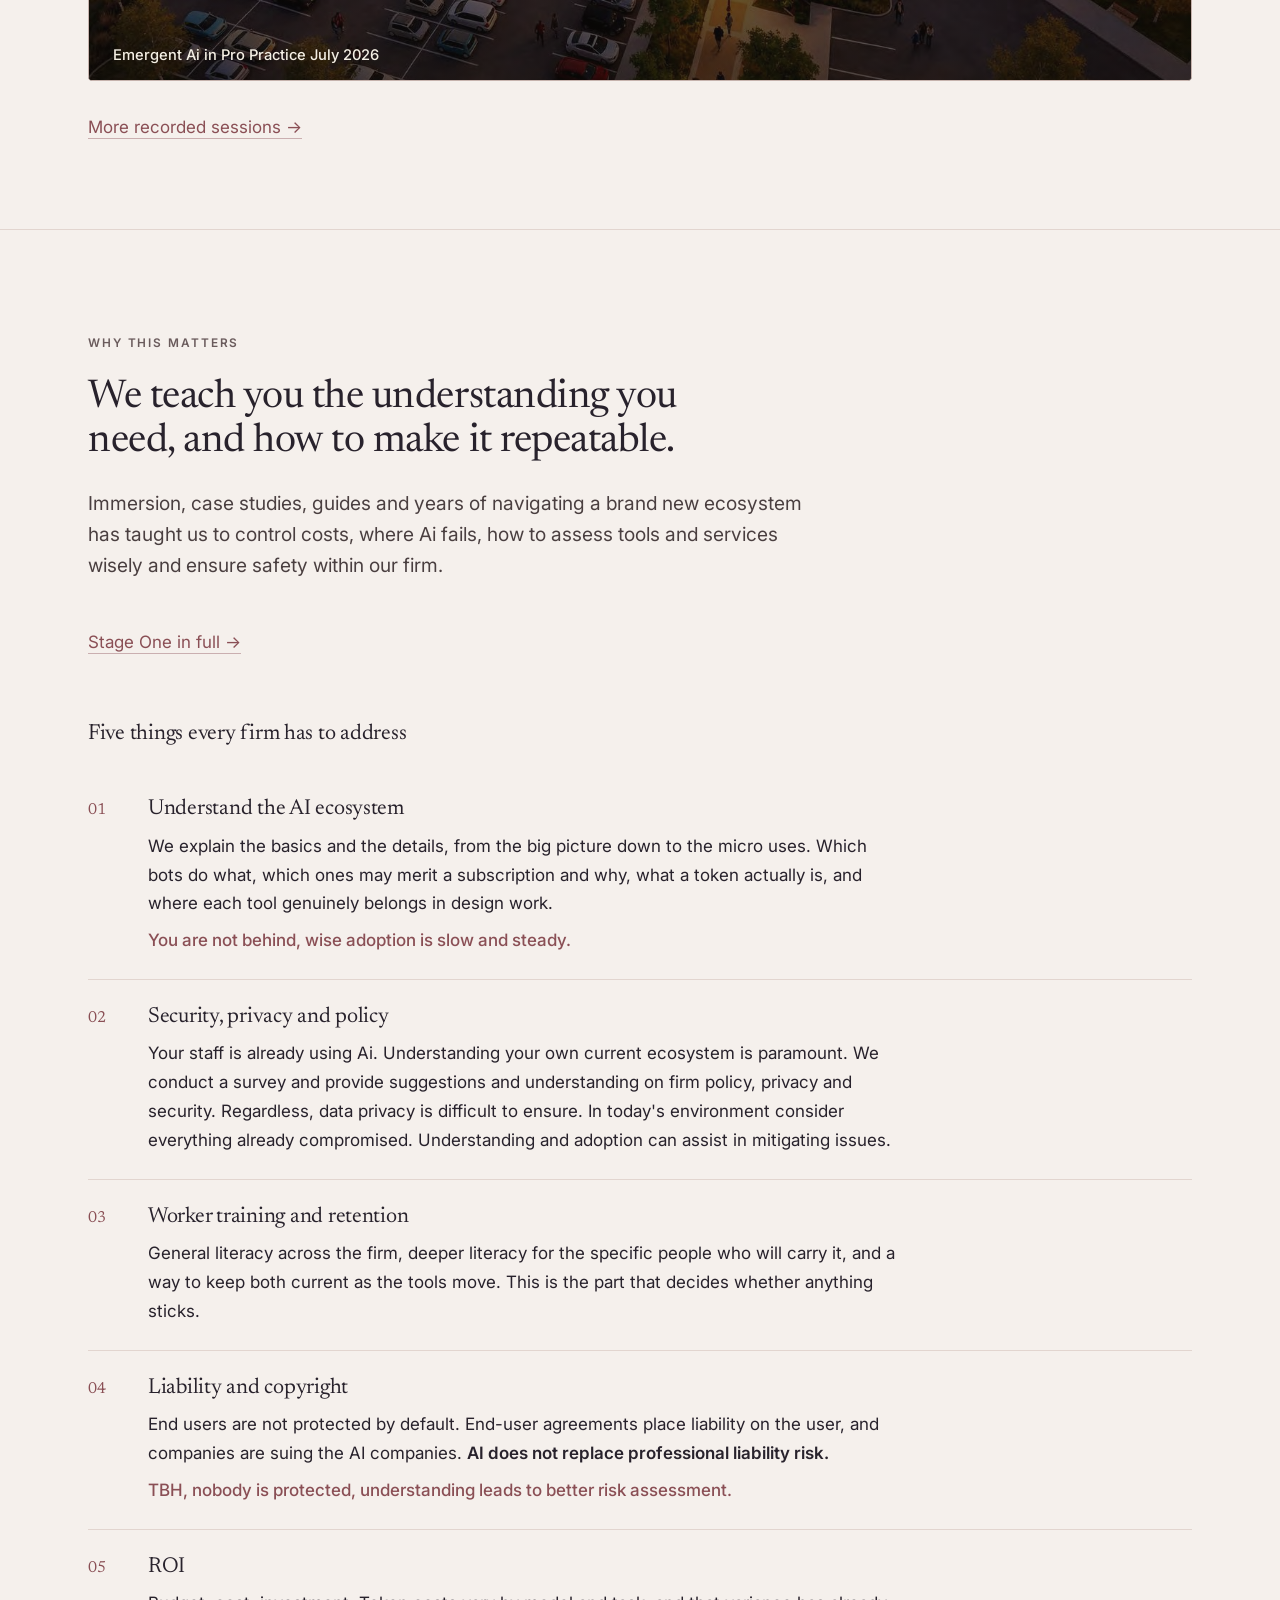
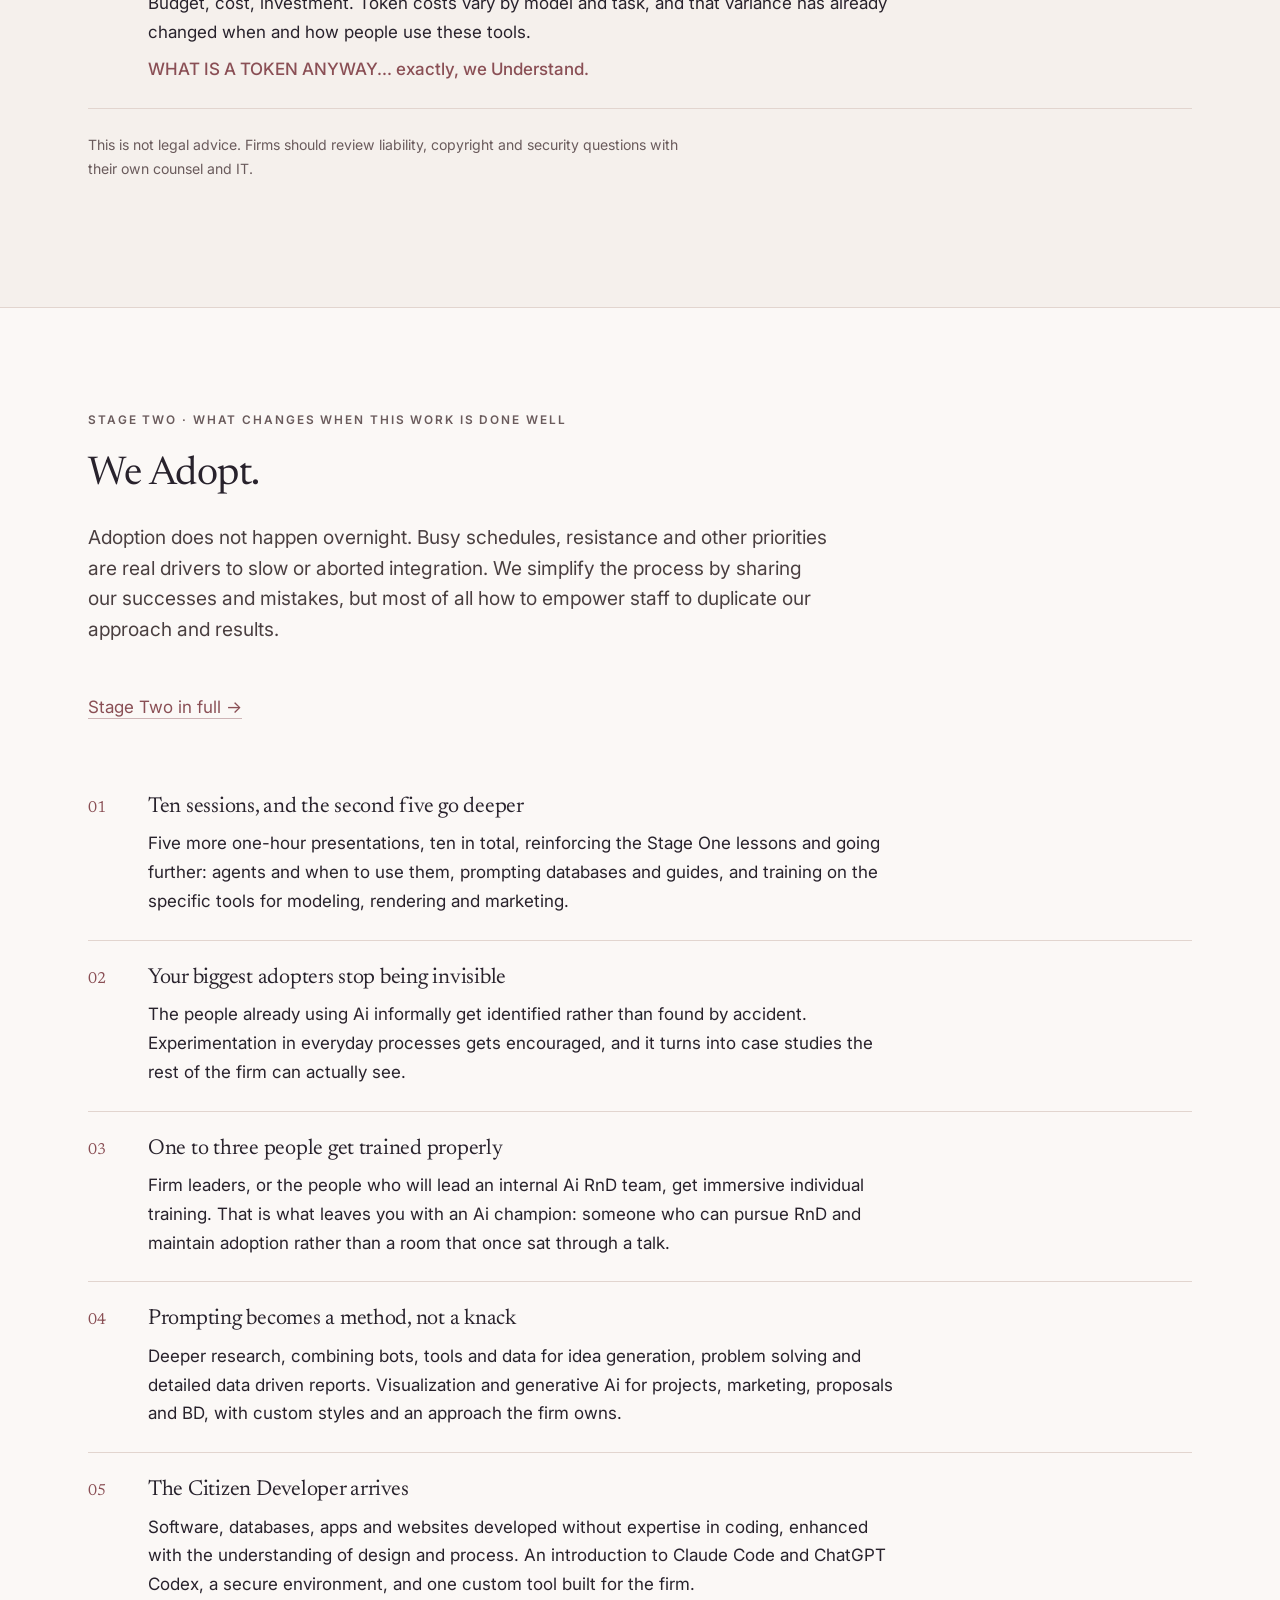
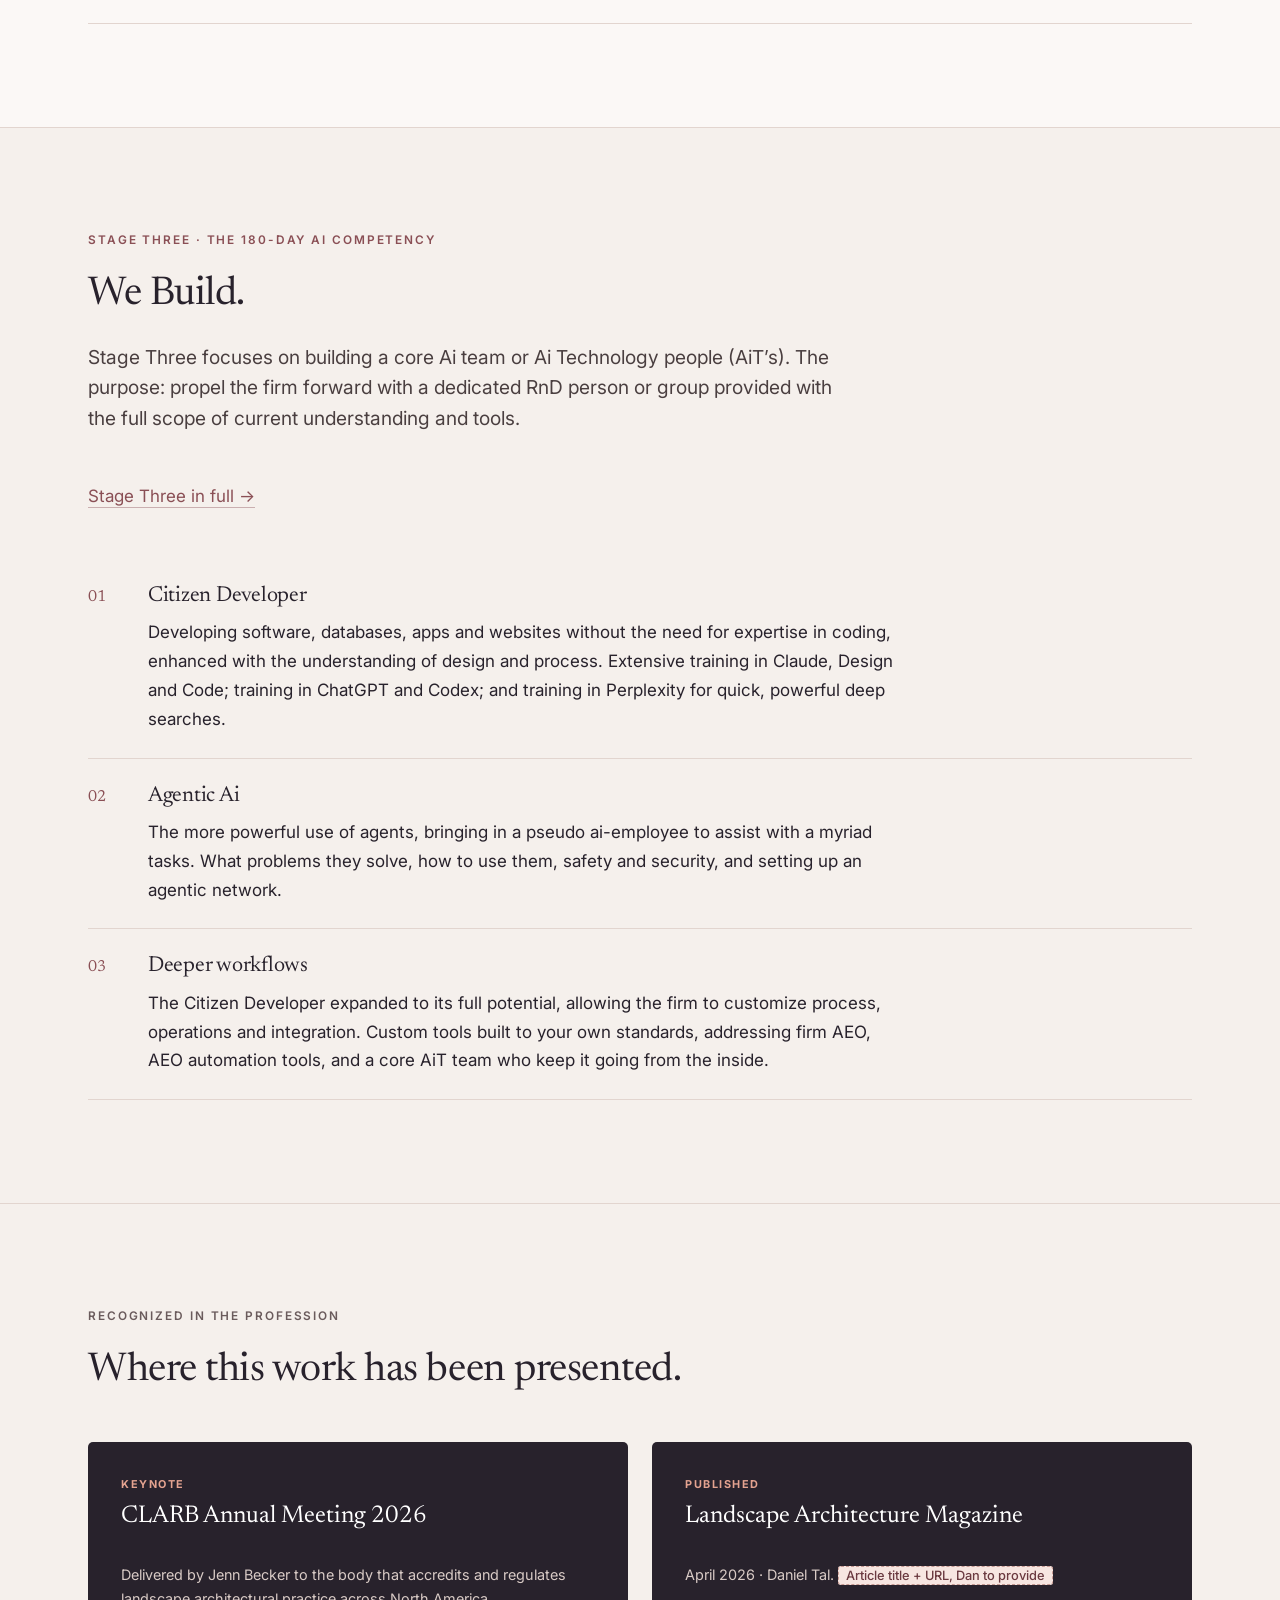
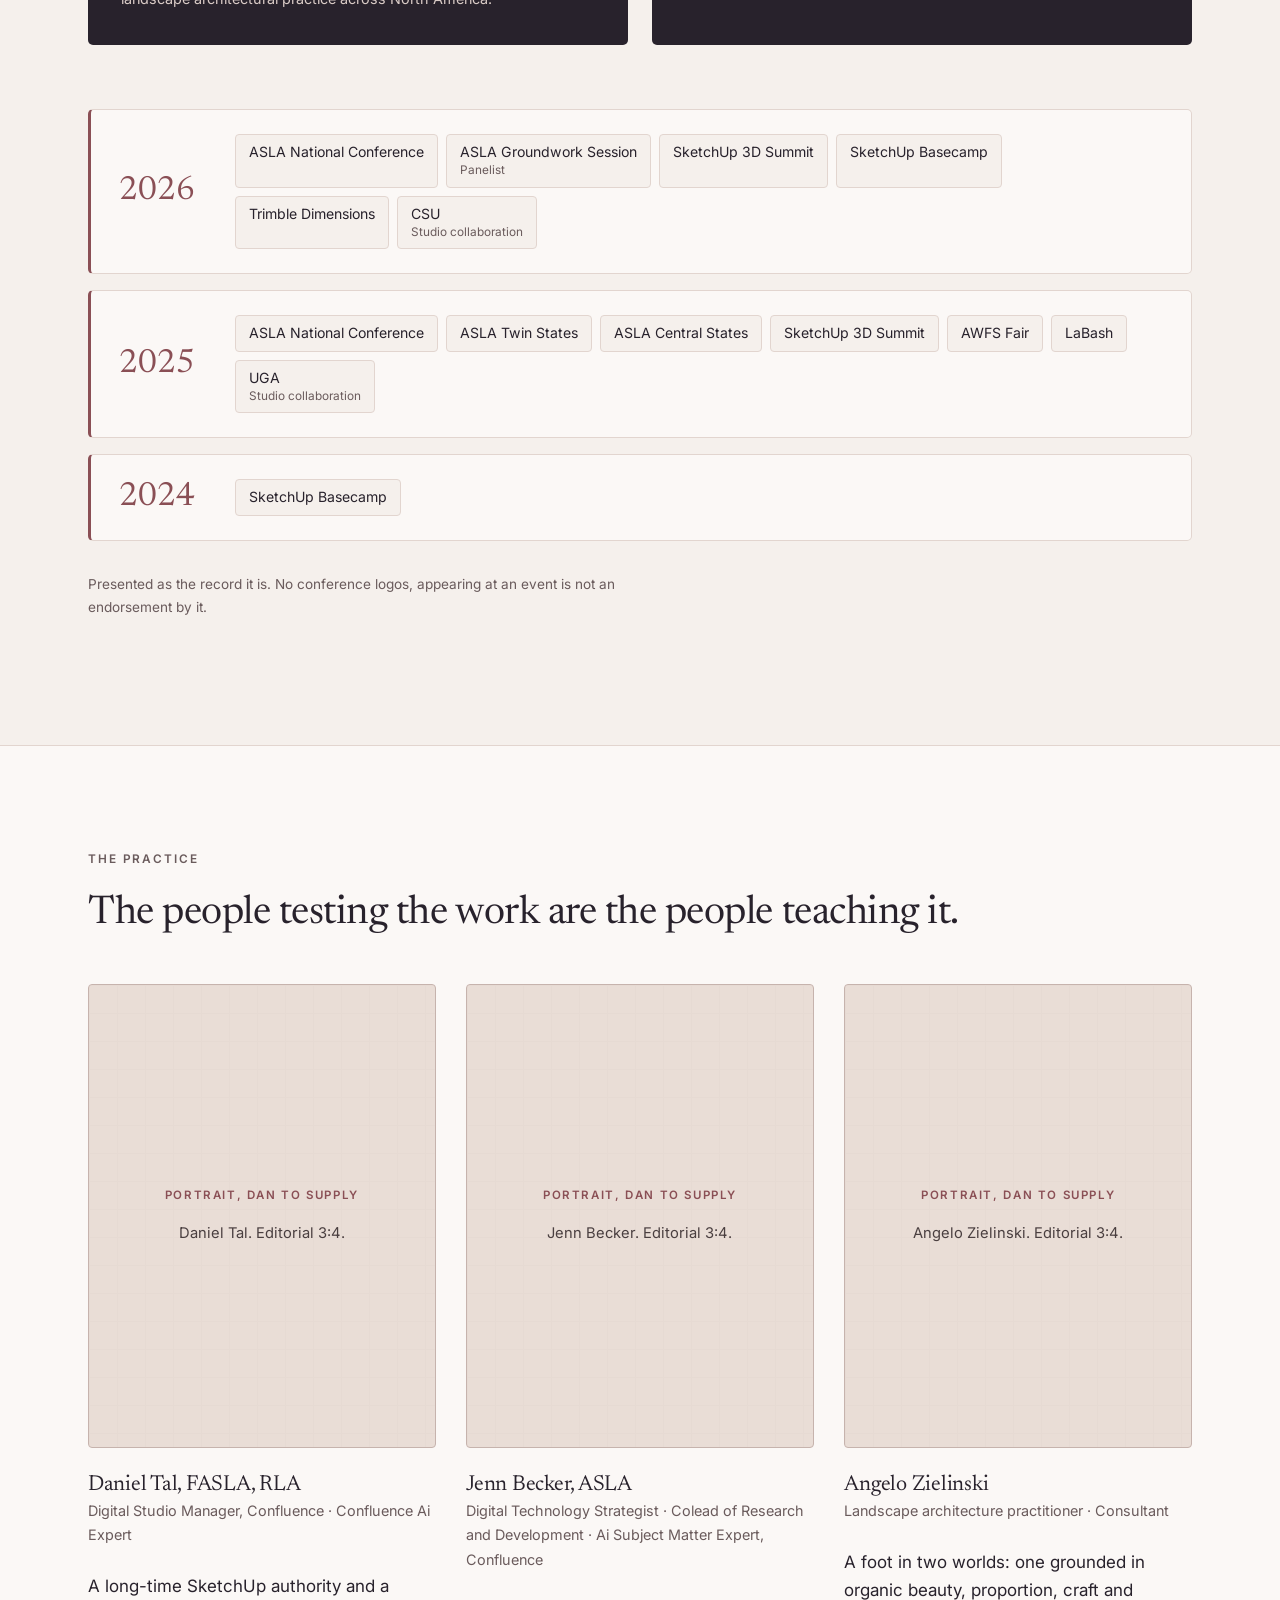
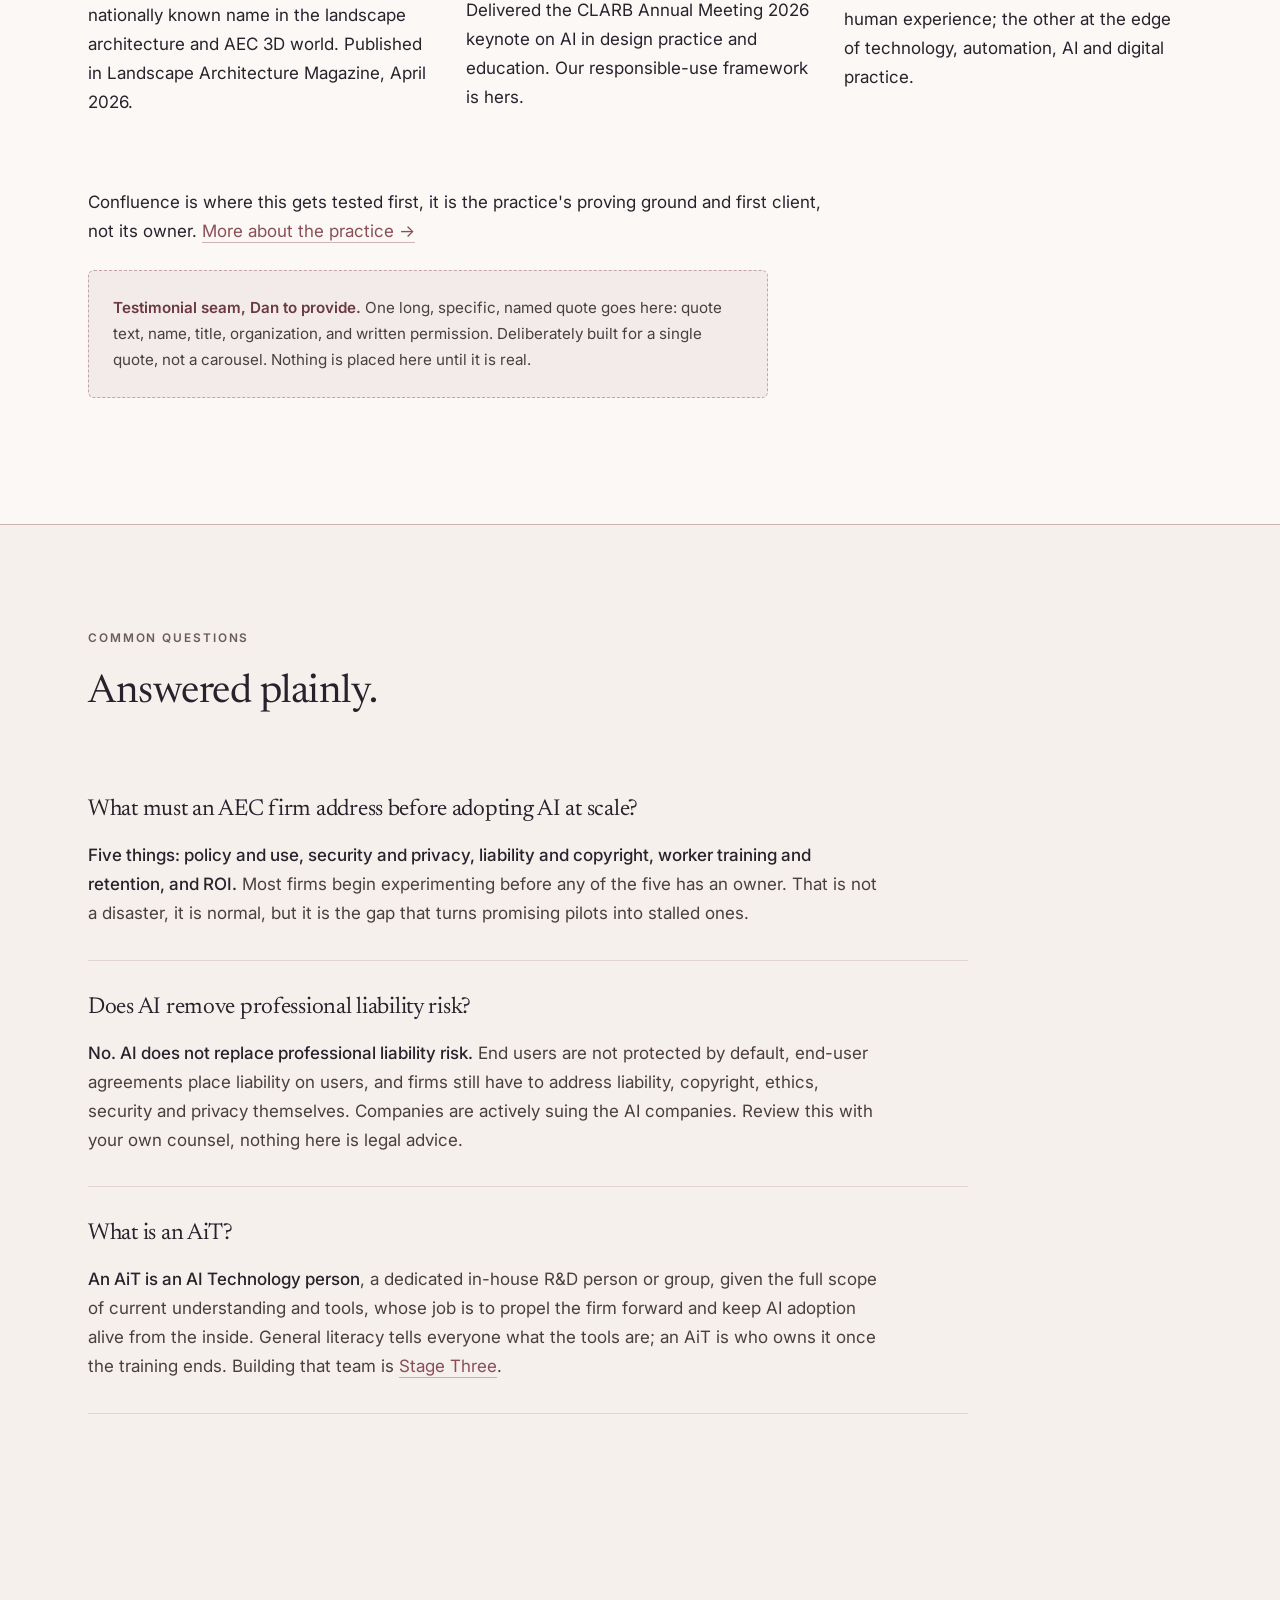
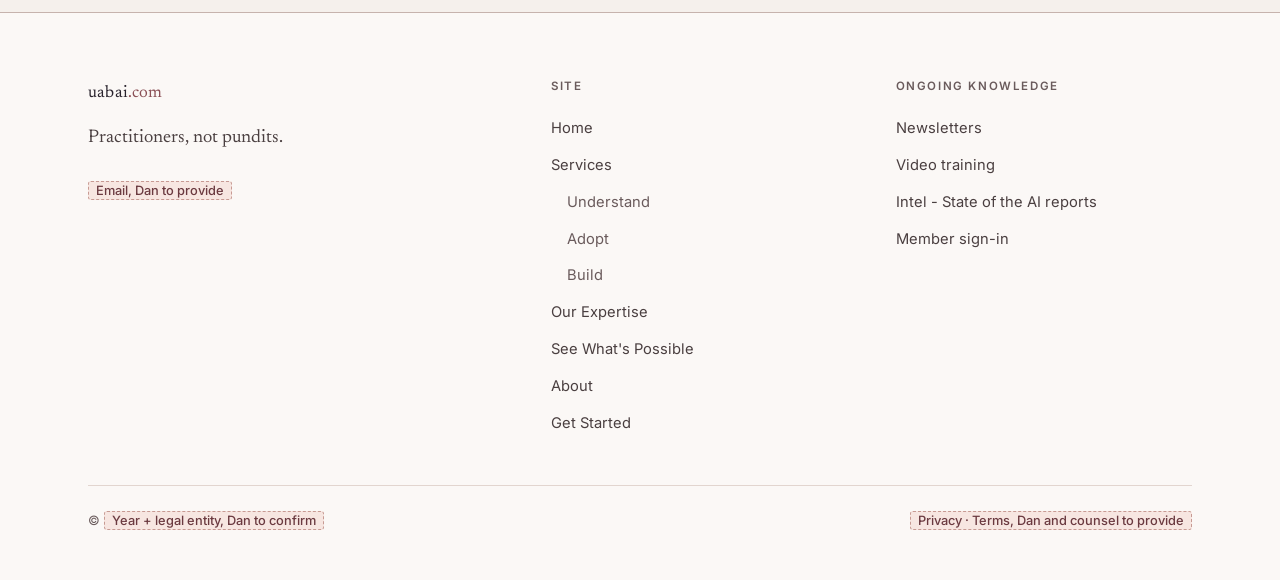
==== commit 6baac334: "Nav: "Our Expertise", last; and drop the Confluence section from About - Renamed across all 10 pages" ====
--- a/index.html
+++ b/index.html
@@ -15,7 +15,7 @@
 <link rel="preconnect" href="https://fonts.googleapis.com">
 <link rel="preconnect" href="https://fonts.gstatic.com" crossorigin>
 <link href="https://fonts.googleapis.com/css2?family=Newsreader:opsz,wght@6..72,300;6..72,400;6..72,500&family=Inter:wght@400;500;600&display=swap" rel="stylesheet">
-<link rel="stylesheet" href="assets/css/site.css?v=20260717g">
+<link rel="stylesheet" href="assets/css/site.css?v=20260717i">
 
 <script type="application/ld+json">
 {
@@ -108,10 +108,10 @@
             <i>03</i><span><strong>Build</strong><small>180-Day AI Competency · $30k to $40k</small></span></a>
         </div>
       </span>
-      <a href="expertise.html">Explore Our Expertise</a>
       <a href="possibilities.html">See What's Possible</a>
       <a href="about.html">About</a>
       <a href="contact.html">Get Started</a>
+      <a href="expertise.html">Our Expertise</a>
     </nav>
     <div class="header-tools">
       <span class="style-pick">
@@ -492,8 +492,6 @@
     </div>
   </section>
 
-  <!-- ---------------------------------------------------------- closer -->
-
 </main>
 
 <footer class="site-footer">
@@ -512,7 +510,7 @@
           <li class="sub"><a href="stage-understand.html">Understand</a></li>
           <li class="sub"><a href="stage-adopt.html">Adopt</a></li>
           <li class="sub"><a href="stage-build.html">Build</a></li>
-          <li><a href="expertise.html">Explore Our Expertise</a></li>
+          <li><a href="expertise.html">Our Expertise</a></li>
           <li><a href="possibilities.html">See What's Possible</a></li>
           <li><a href="about.html">About</a></li>
           <li><a href="contact.html">Get Started</a></li>
@@ -535,6 +533,6 @@
   </div>
 </footer>
 
-<script src="assets/js/site.js?v=20260717g"></script>
+<script src="assets/js/site.js?v=20260717i"></script>
 </body>
 </html>
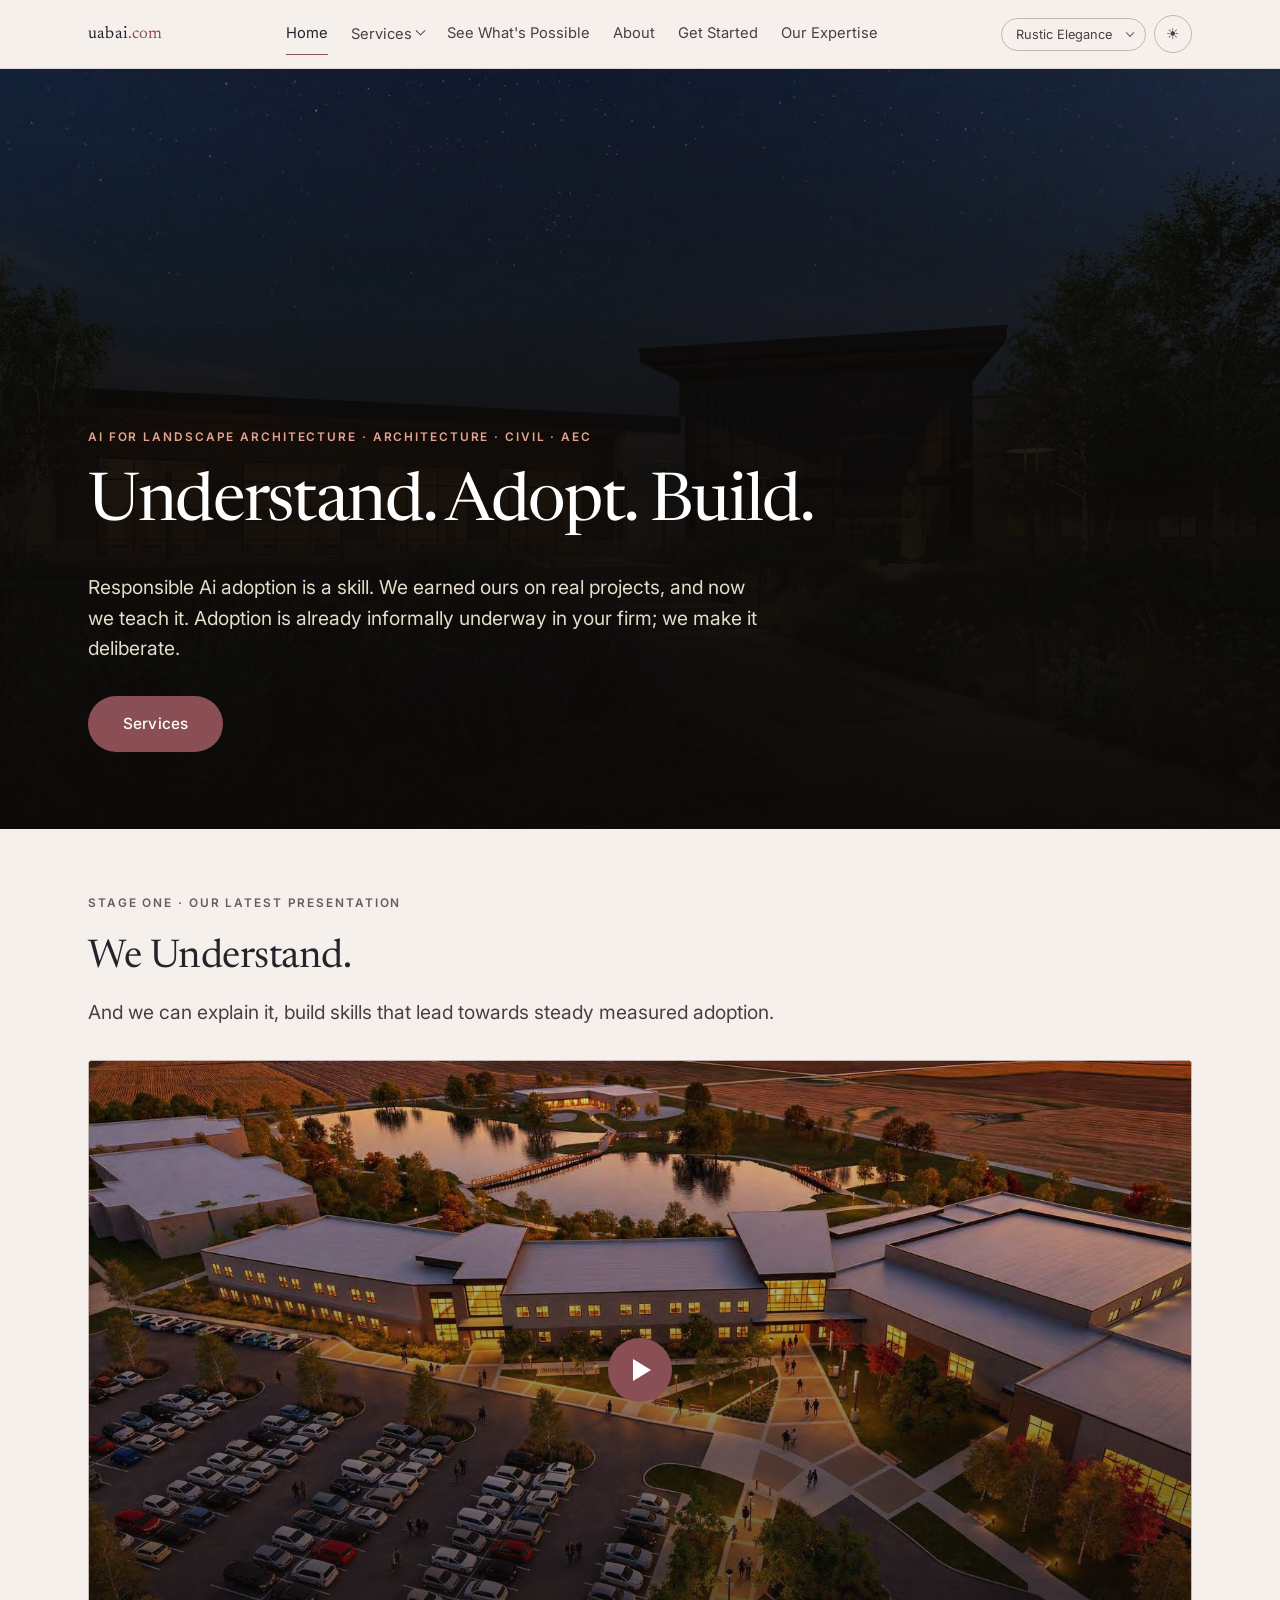
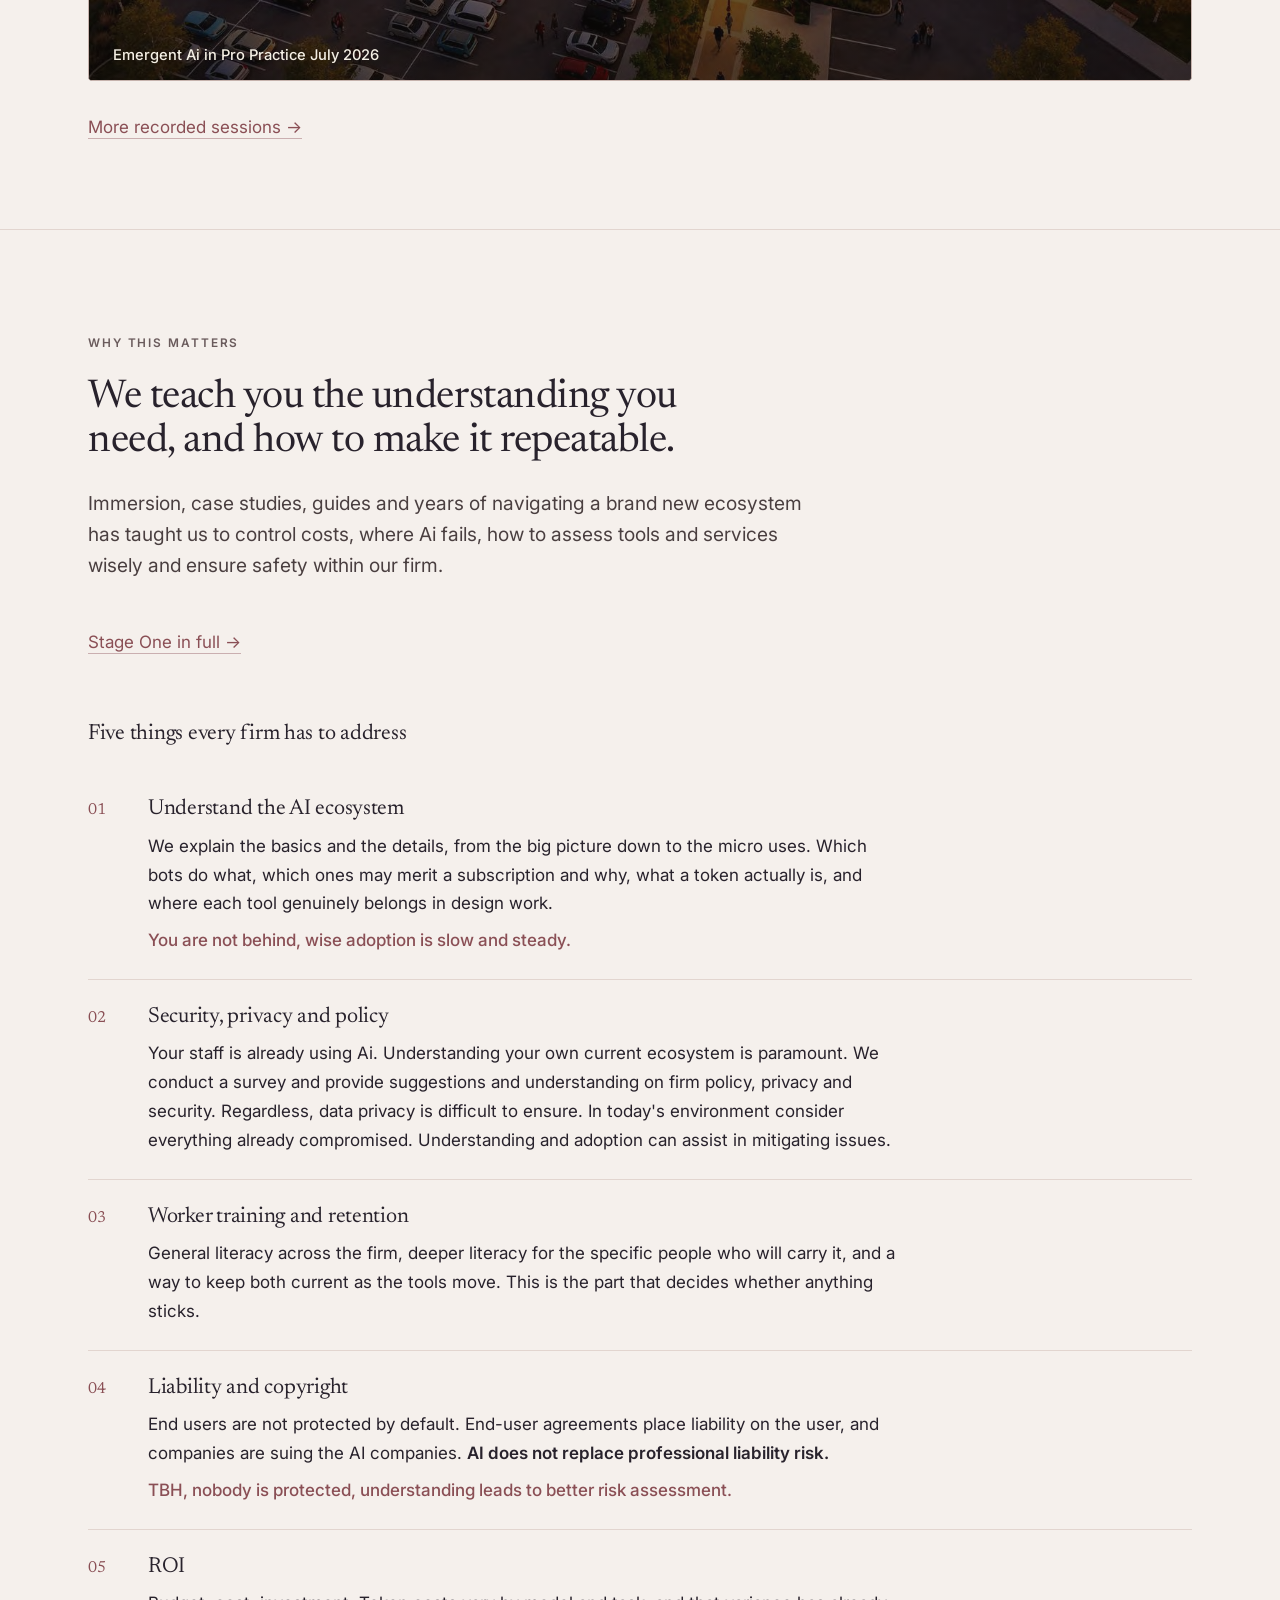
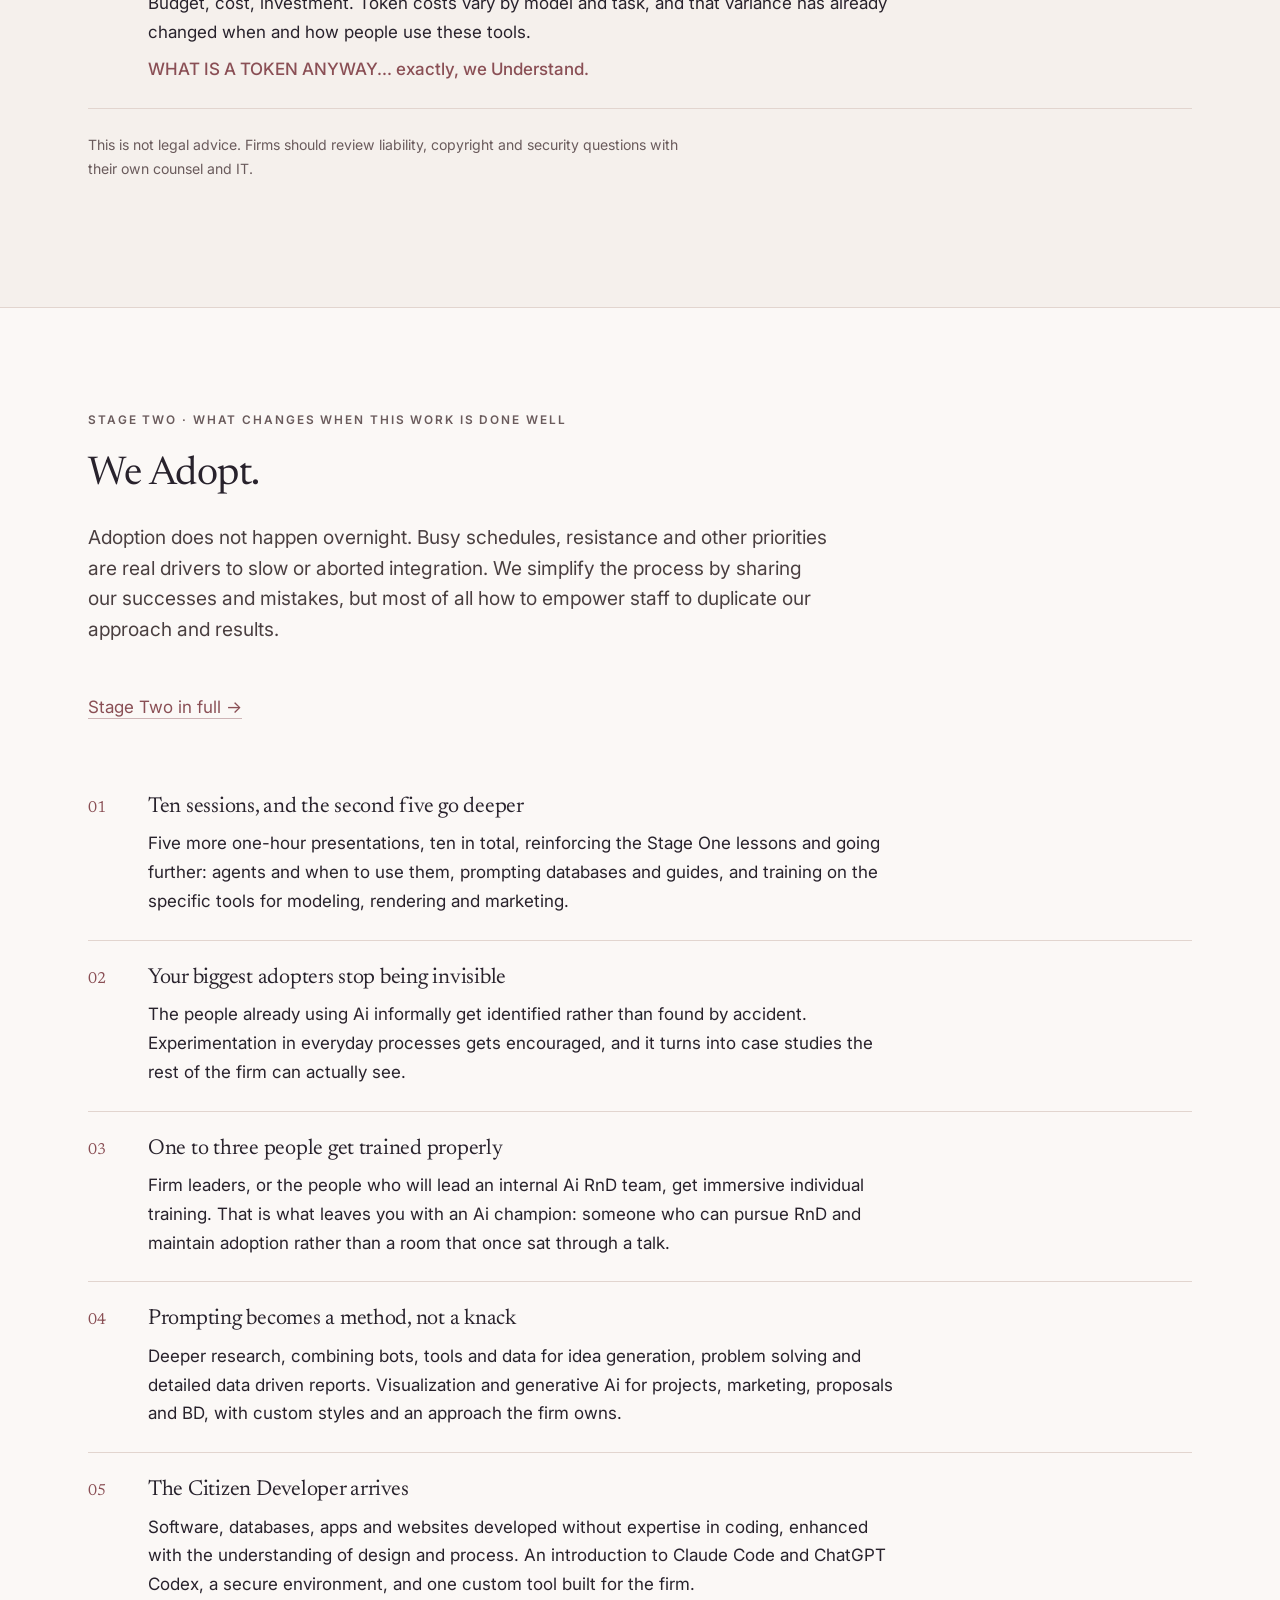
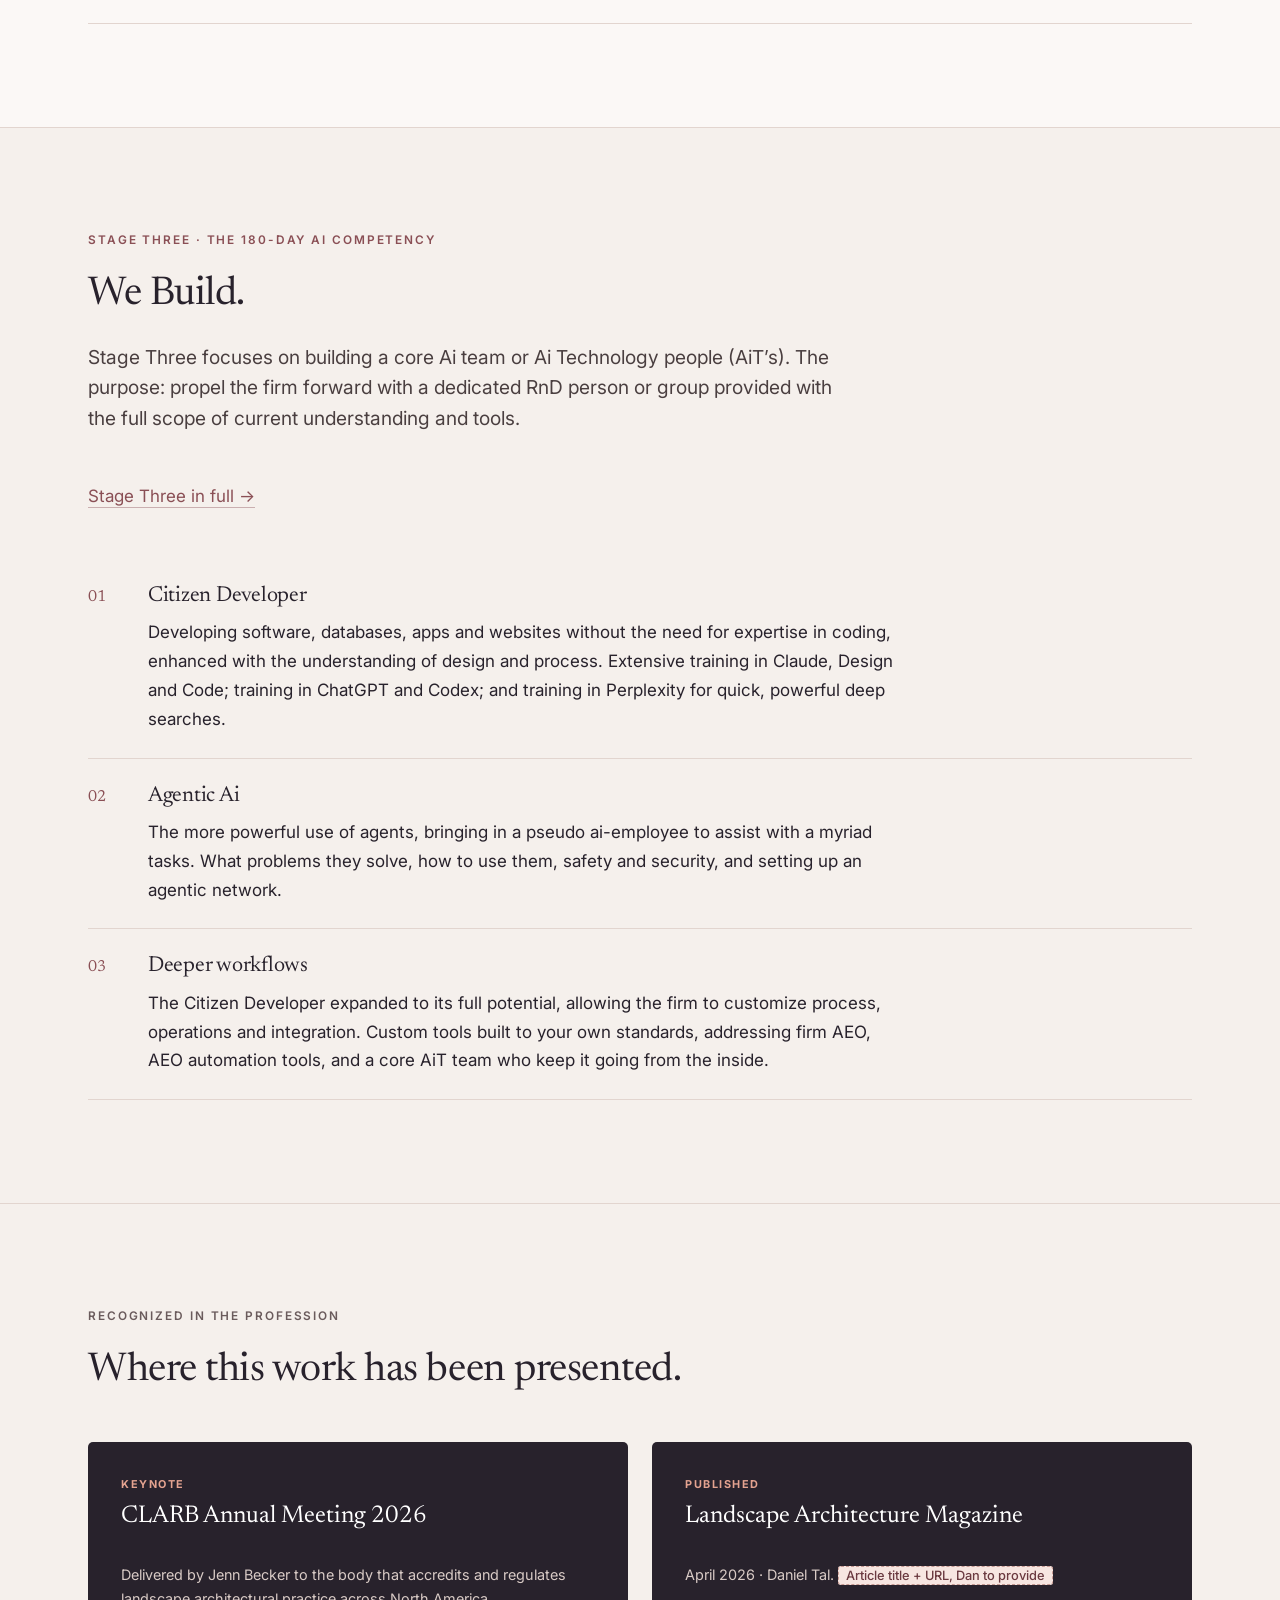
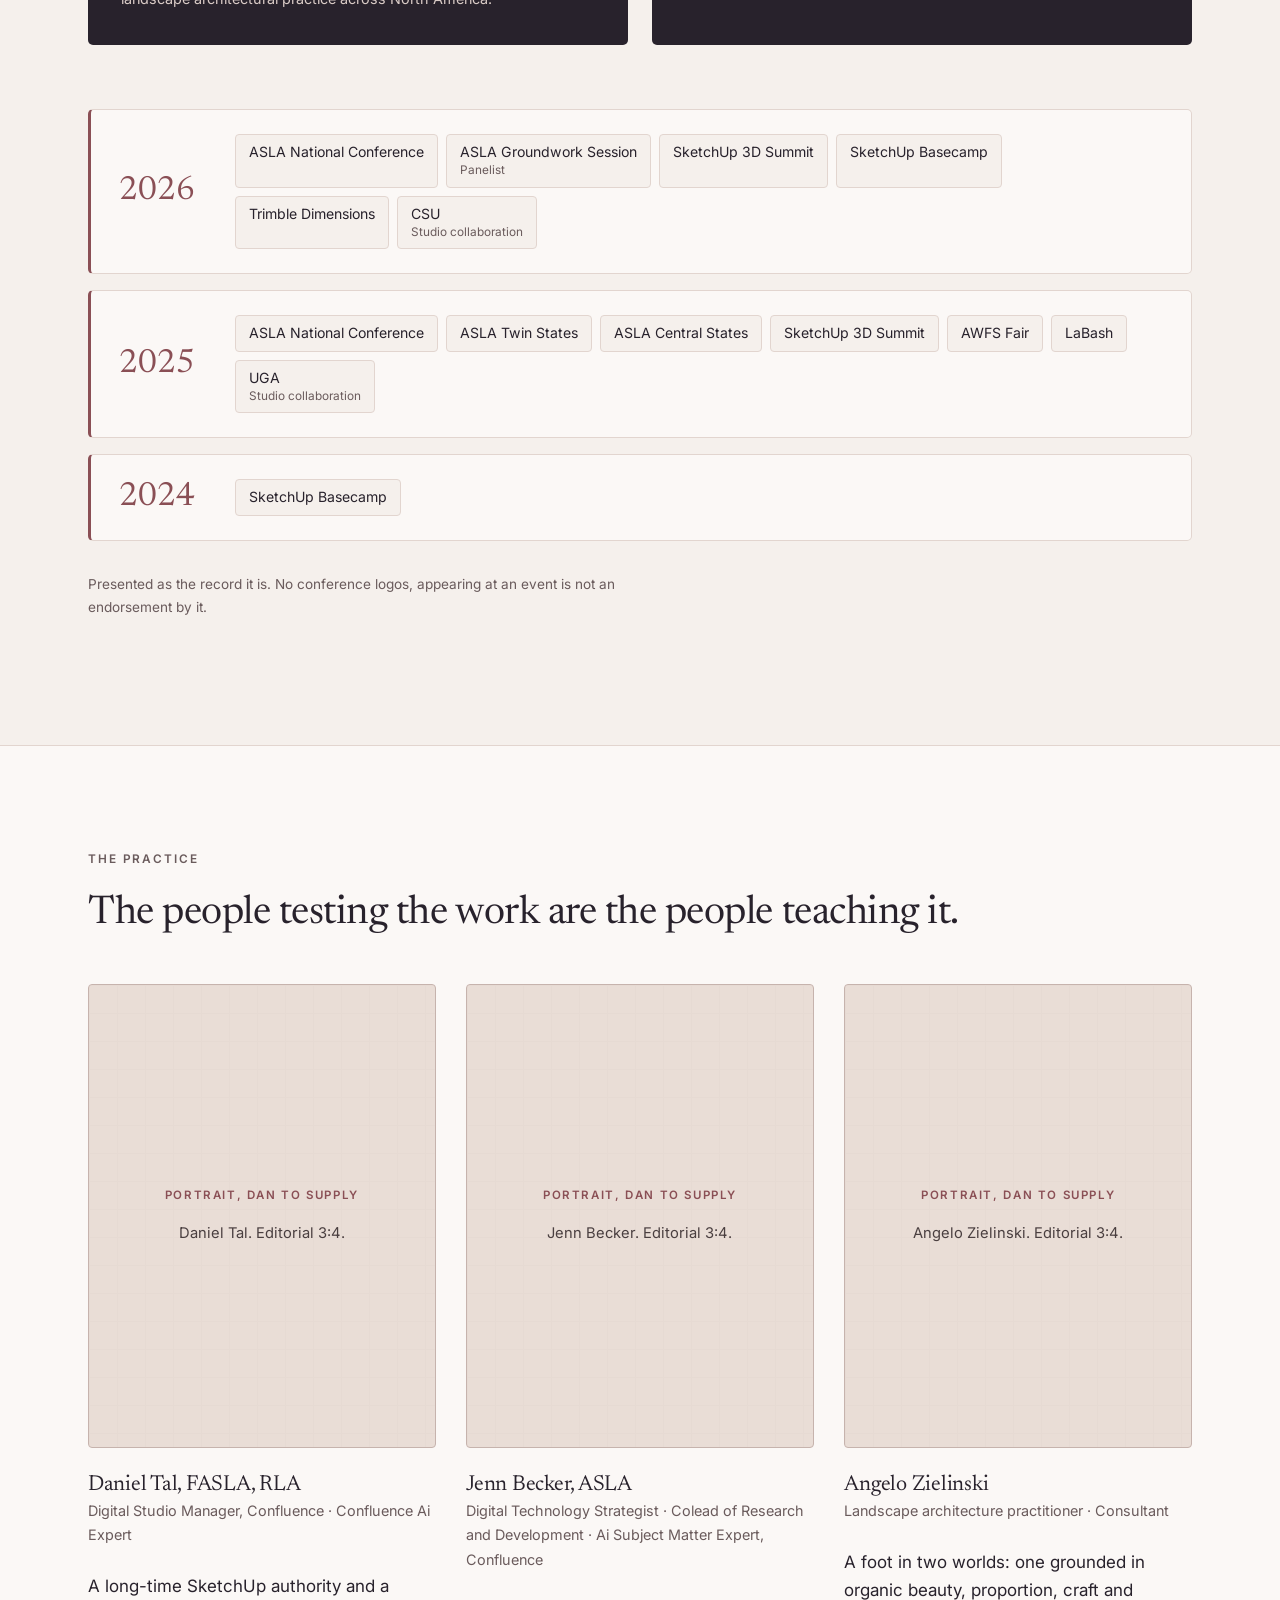
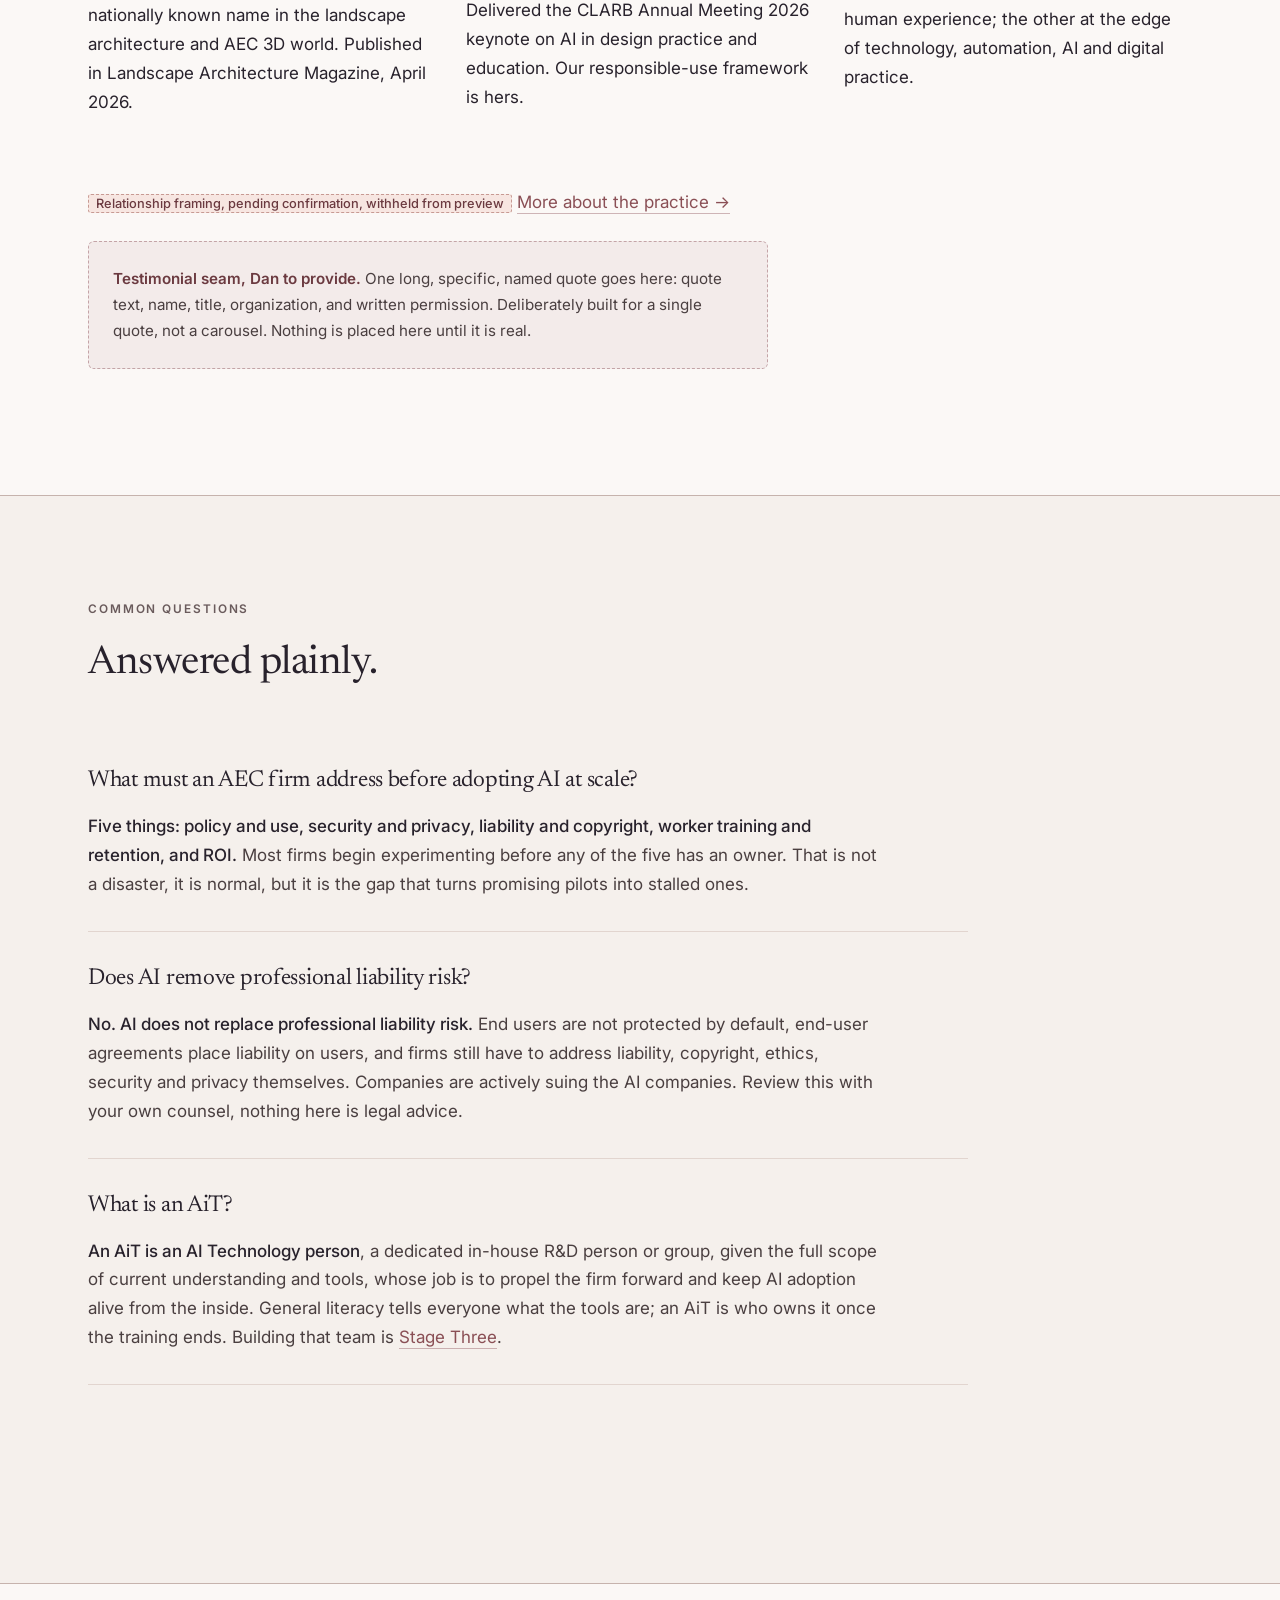
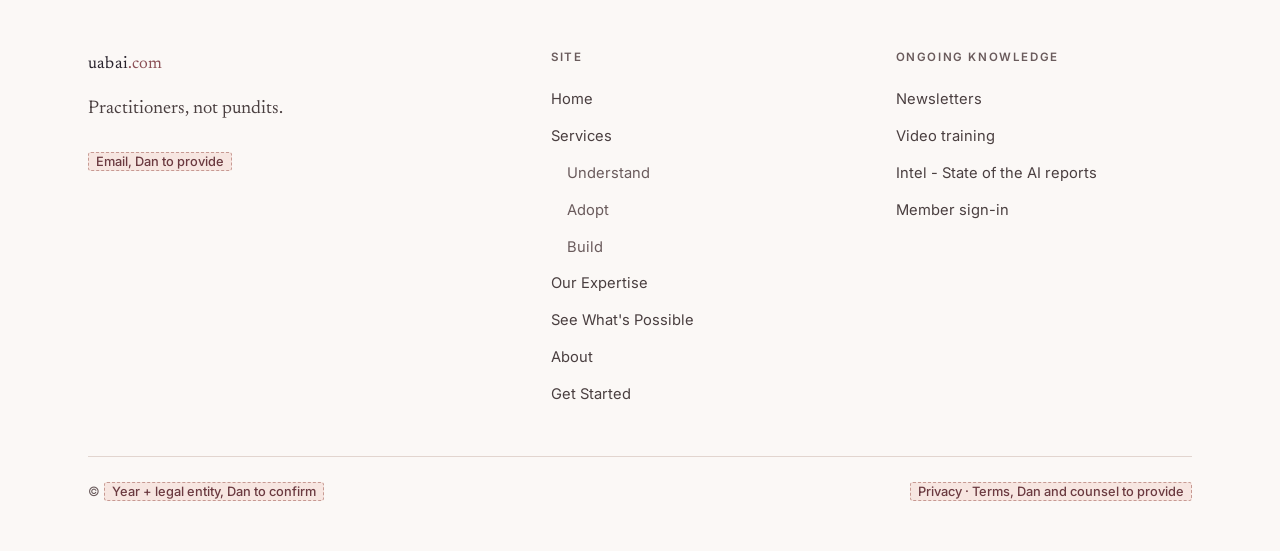
==== commit aa9582d1: "Stop publishing an unagreed claim about Confluence The home page has been telling a public repo that" ====
--- a/index.html
+++ b/index.html
@@ -447,8 +447,7 @@
         </div>
       </div>
 
-      <p style="margin-top:var(--s6)">Confluence is where this gets tested first, it is the
-      practice's proving ground and first client, not its owner.
+      <p style="margin-top:var(--s6)"><span class="ph">Relationship framing, pending confirmation, withheld from preview</span>
       <a class="link-quiet" href="about.html">More about the practice →</a></p>
 
       <div class="ph-block">
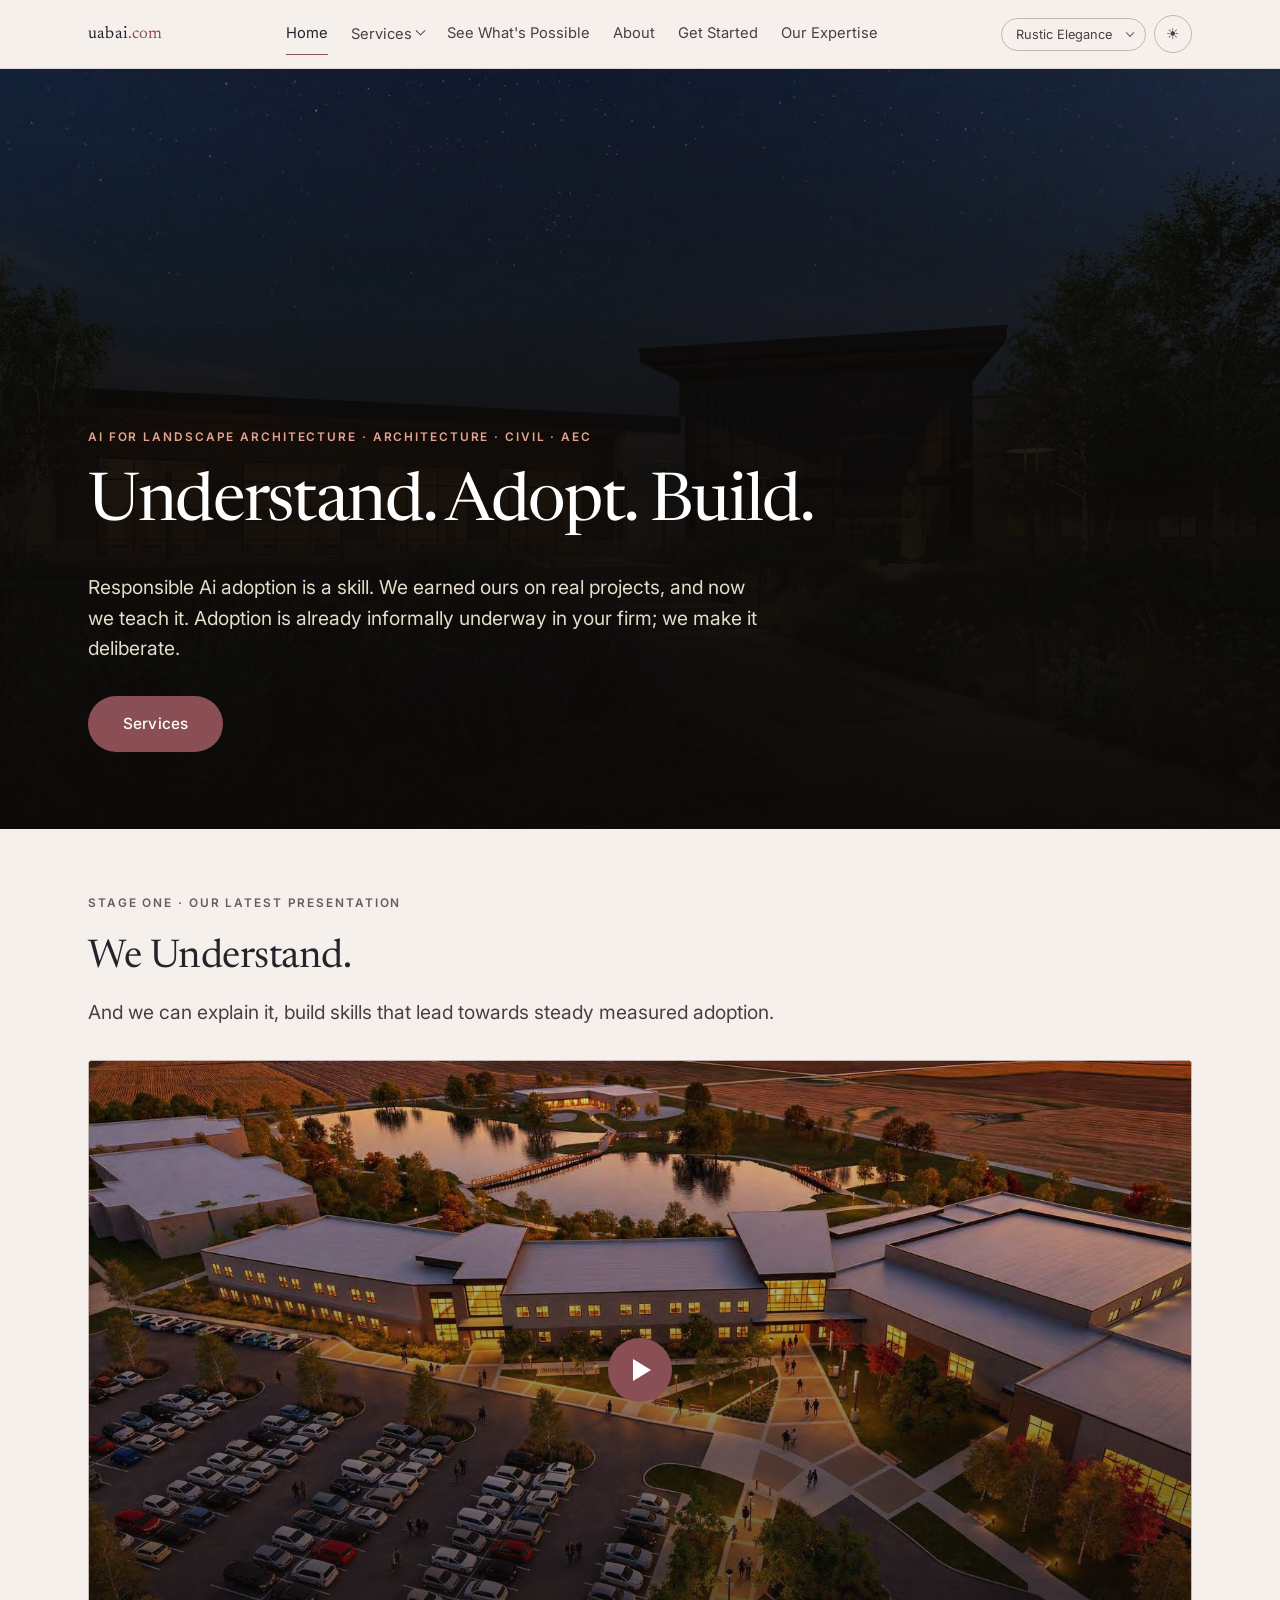
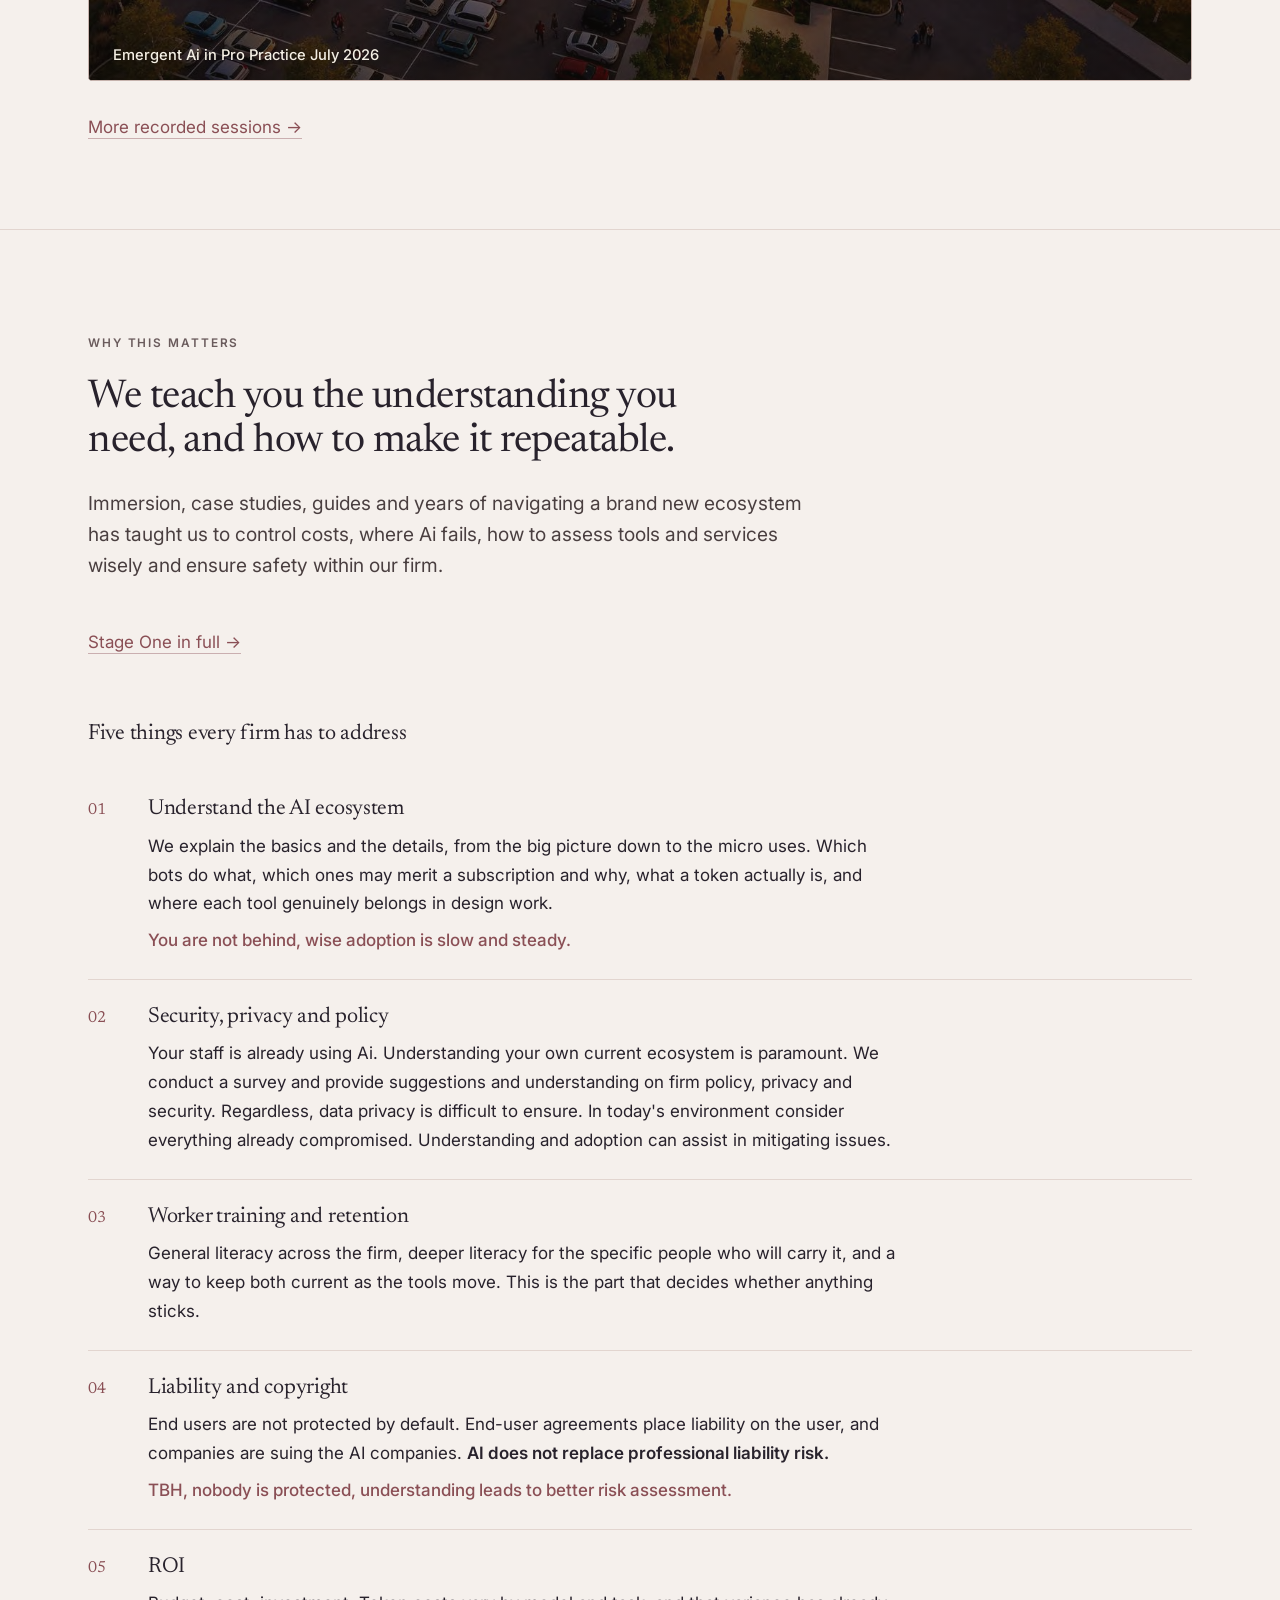
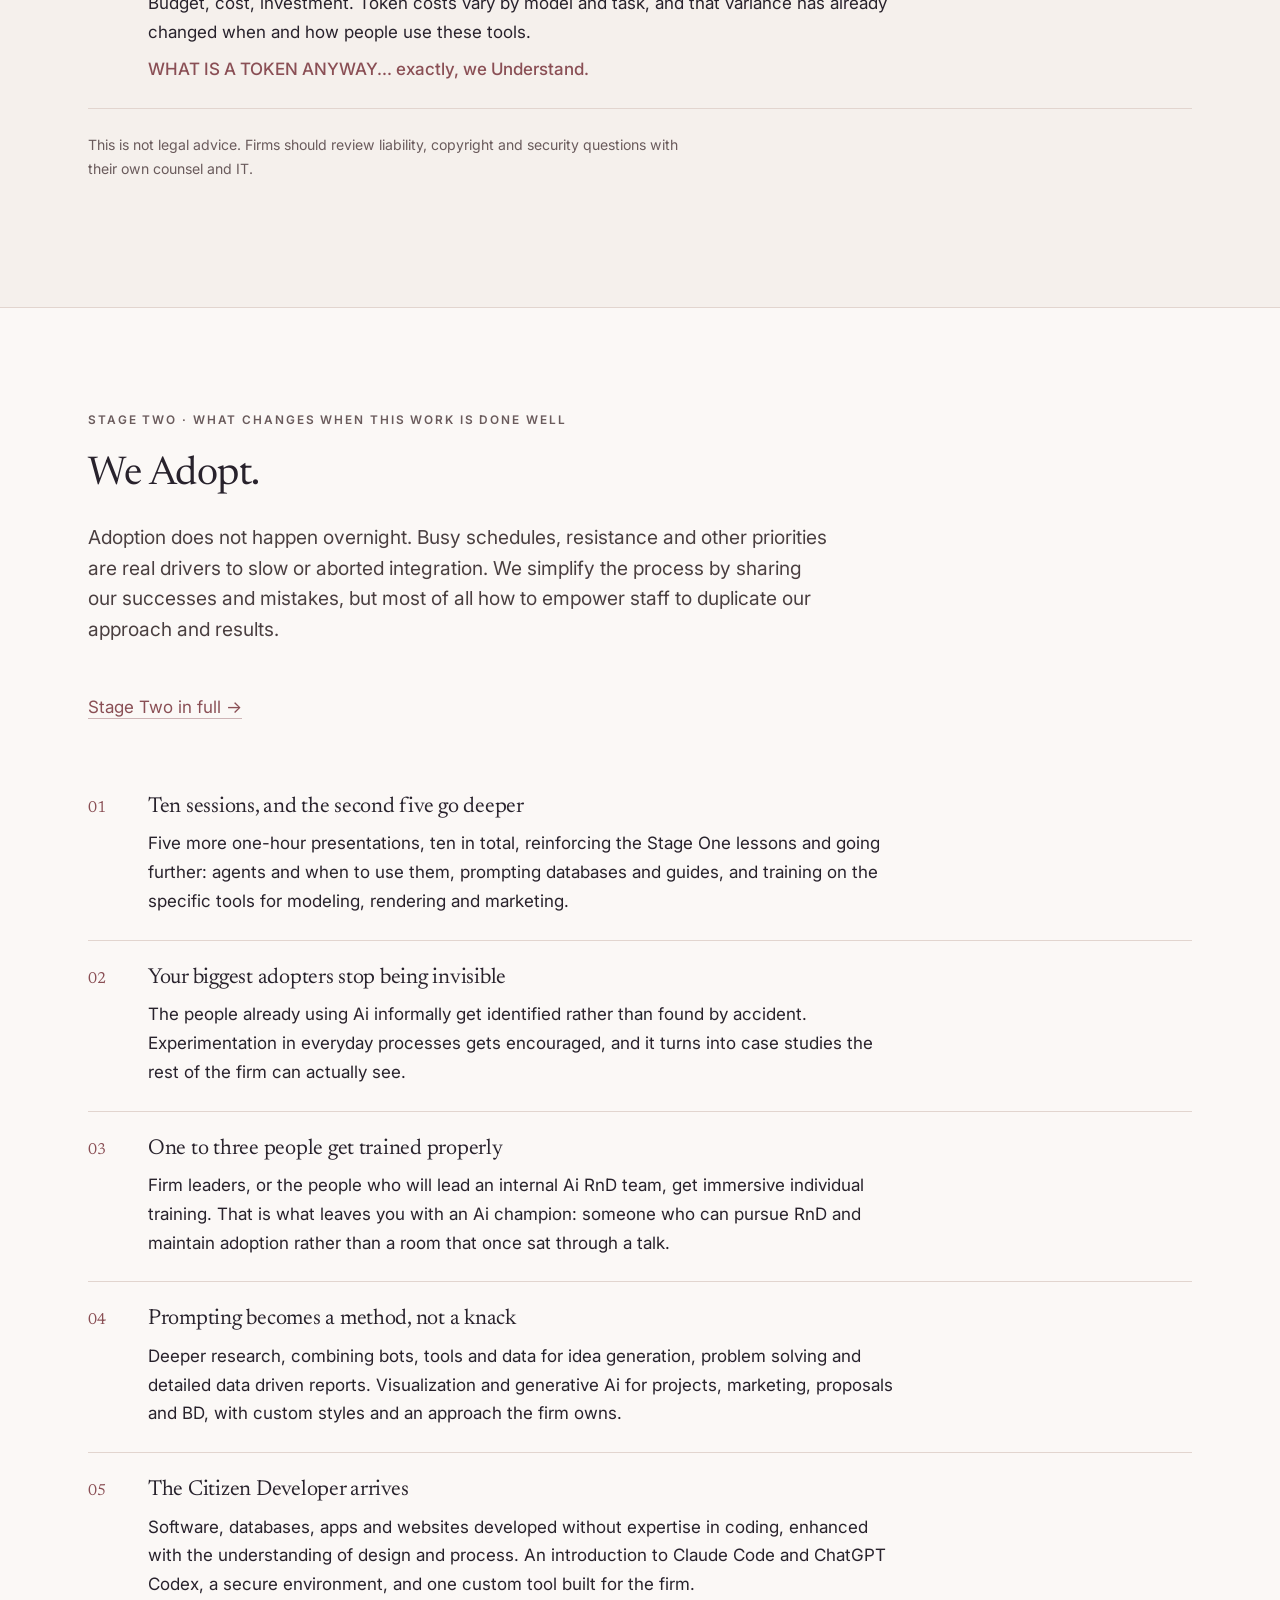
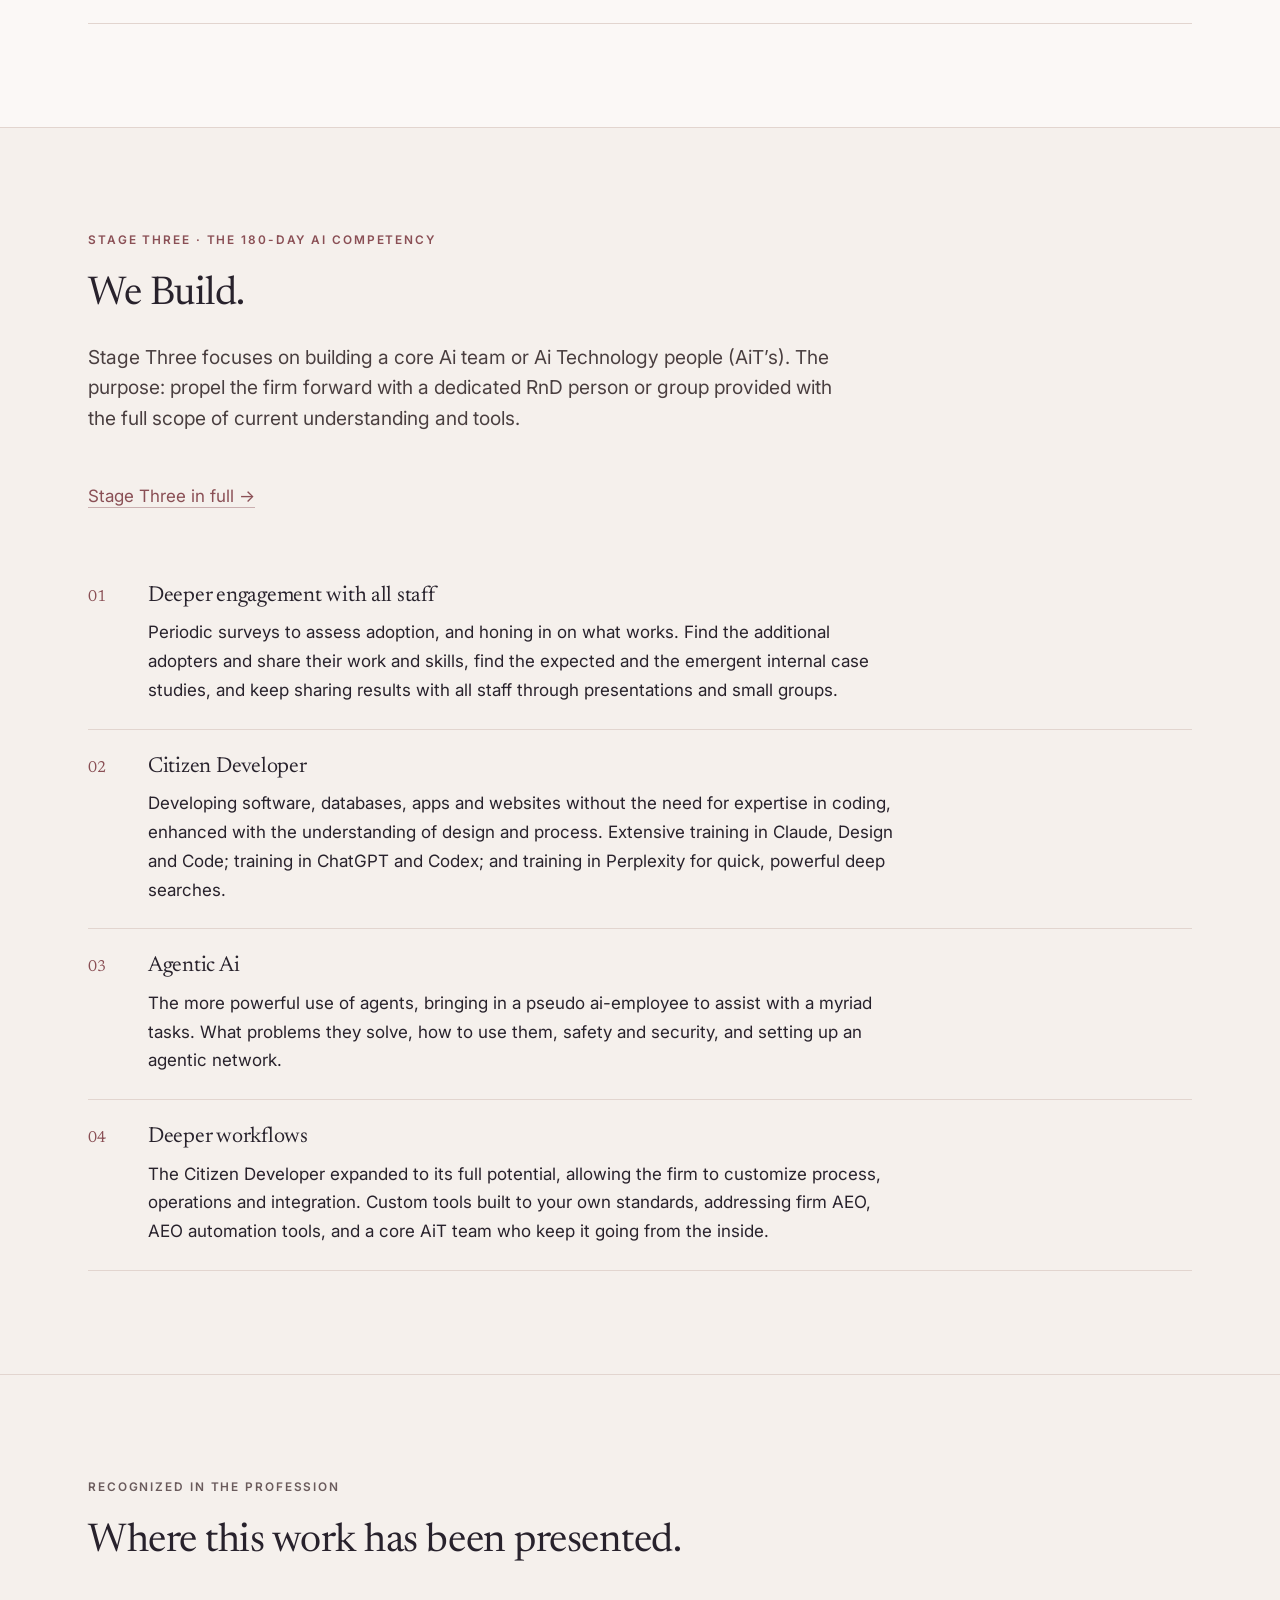
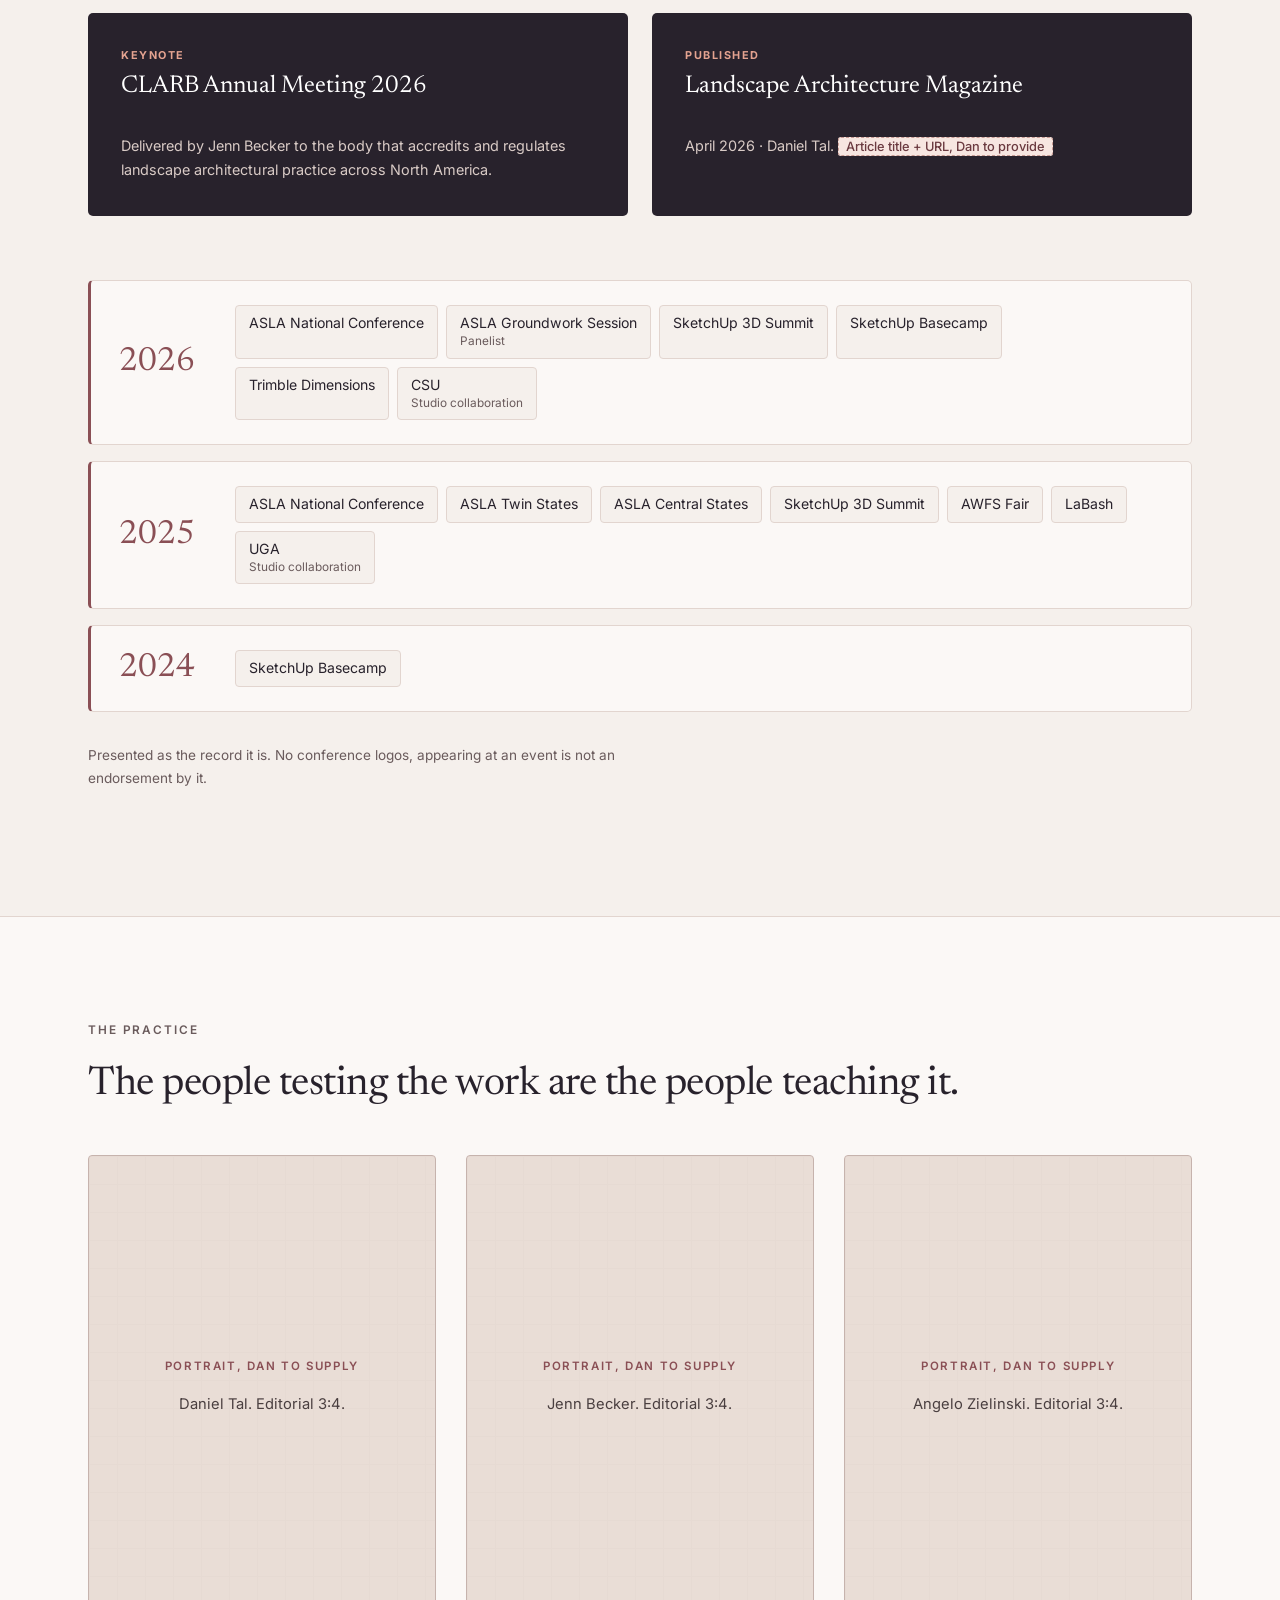
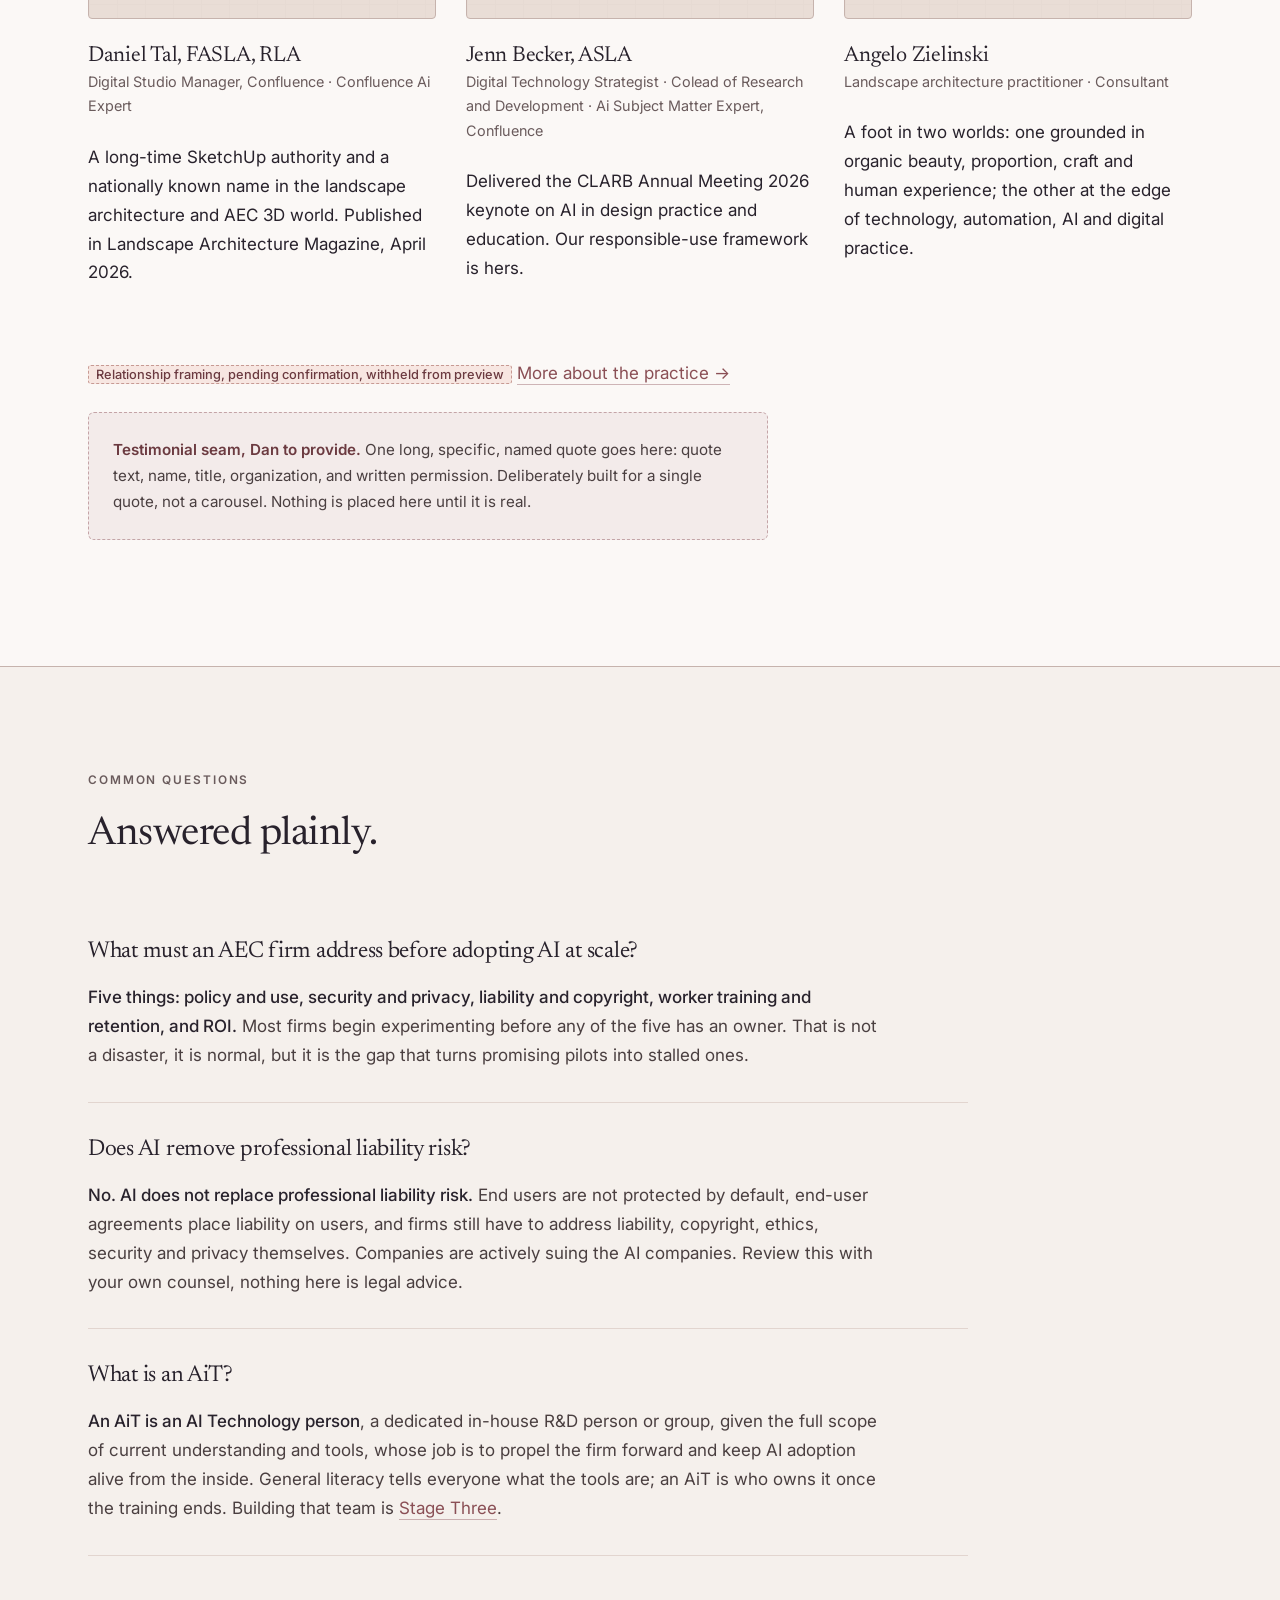
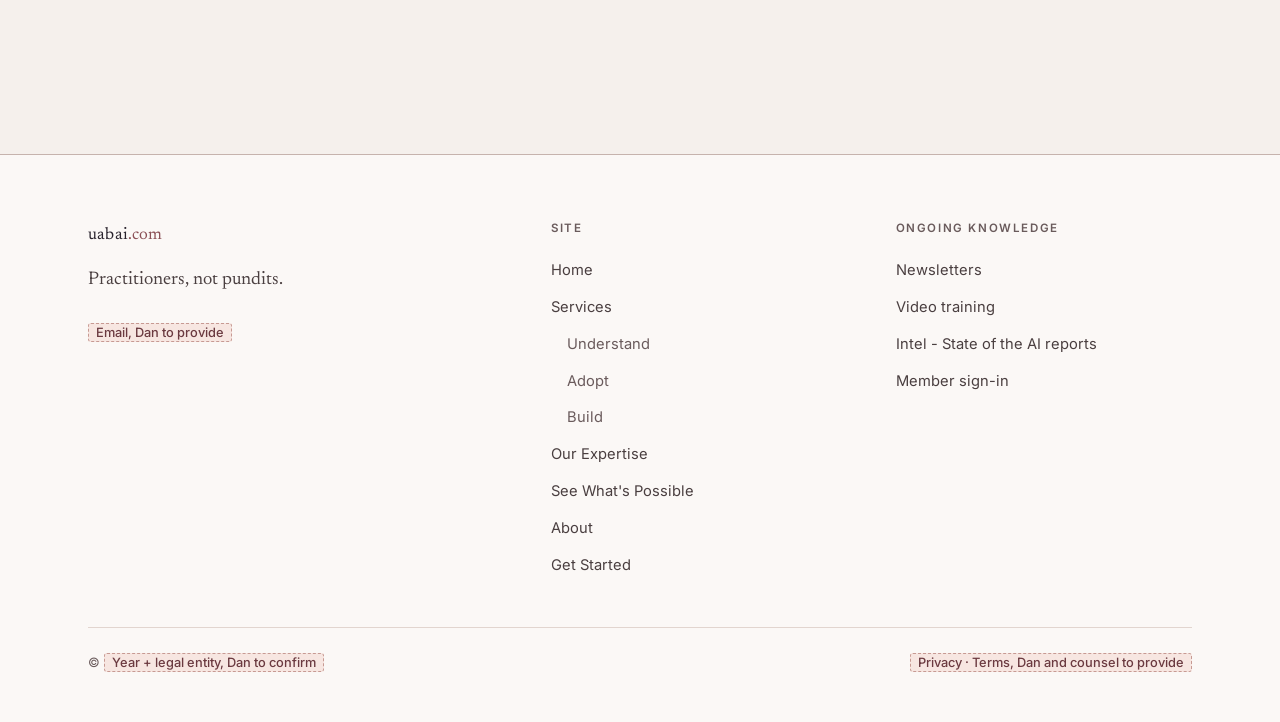
==== commit 026d13df: "Home, We Build: Dan's deeper staff engagement Added first, matching where it sits on the Stage Three" ====
--- a/index.html
+++ b/index.html
@@ -15,7 +15,7 @@
 <link rel="preconnect" href="https://fonts.googleapis.com">
 <link rel="preconnect" href="https://fonts.gstatic.com" crossorigin>
 <link href="https://fonts.googleapis.com/css2?family=Newsreader:opsz,wght@6..72,300;6..72,400;6..72,500&family=Inter:wght@400;500;600&display=swap" rel="stylesheet">
-<link rel="stylesheet" href="assets/css/site.css?v=20260717i">
+<link rel="stylesheet" href="assets/css/site.css?v=20260717j">
 
 <script type="application/ld+json">
 {
@@ -316,6 +316,15 @@
       <ol class="list-num" style="margin-top:var(--s6)">
         <li>
           <div>
+            <h3>Deeper engagement with all staff</h3>
+            <p>Periodic surveys to assess adoption, and honing in on what works. Find the additional
+            adopters and share their work and skills, find the expected and the emergent internal
+            case studies, and keep sharing results with all staff through presentations and small
+            groups.</p>
+          </div>
+        </li>
+        <li>
+          <div>
             <h3>Citizen Developer</h3>
             <p>Developing software, databases, apps and websites without the need for expertise in
             coding, enhanced with the understanding of design and process. Extensive training in
@@ -532,6 +541,6 @@
   </div>
 </footer>
 
-<script src="assets/js/site.js?v=20260717i"></script>
+<script src="assets/js/site.js?v=20260717j"></script>
 </body>
 </html>
